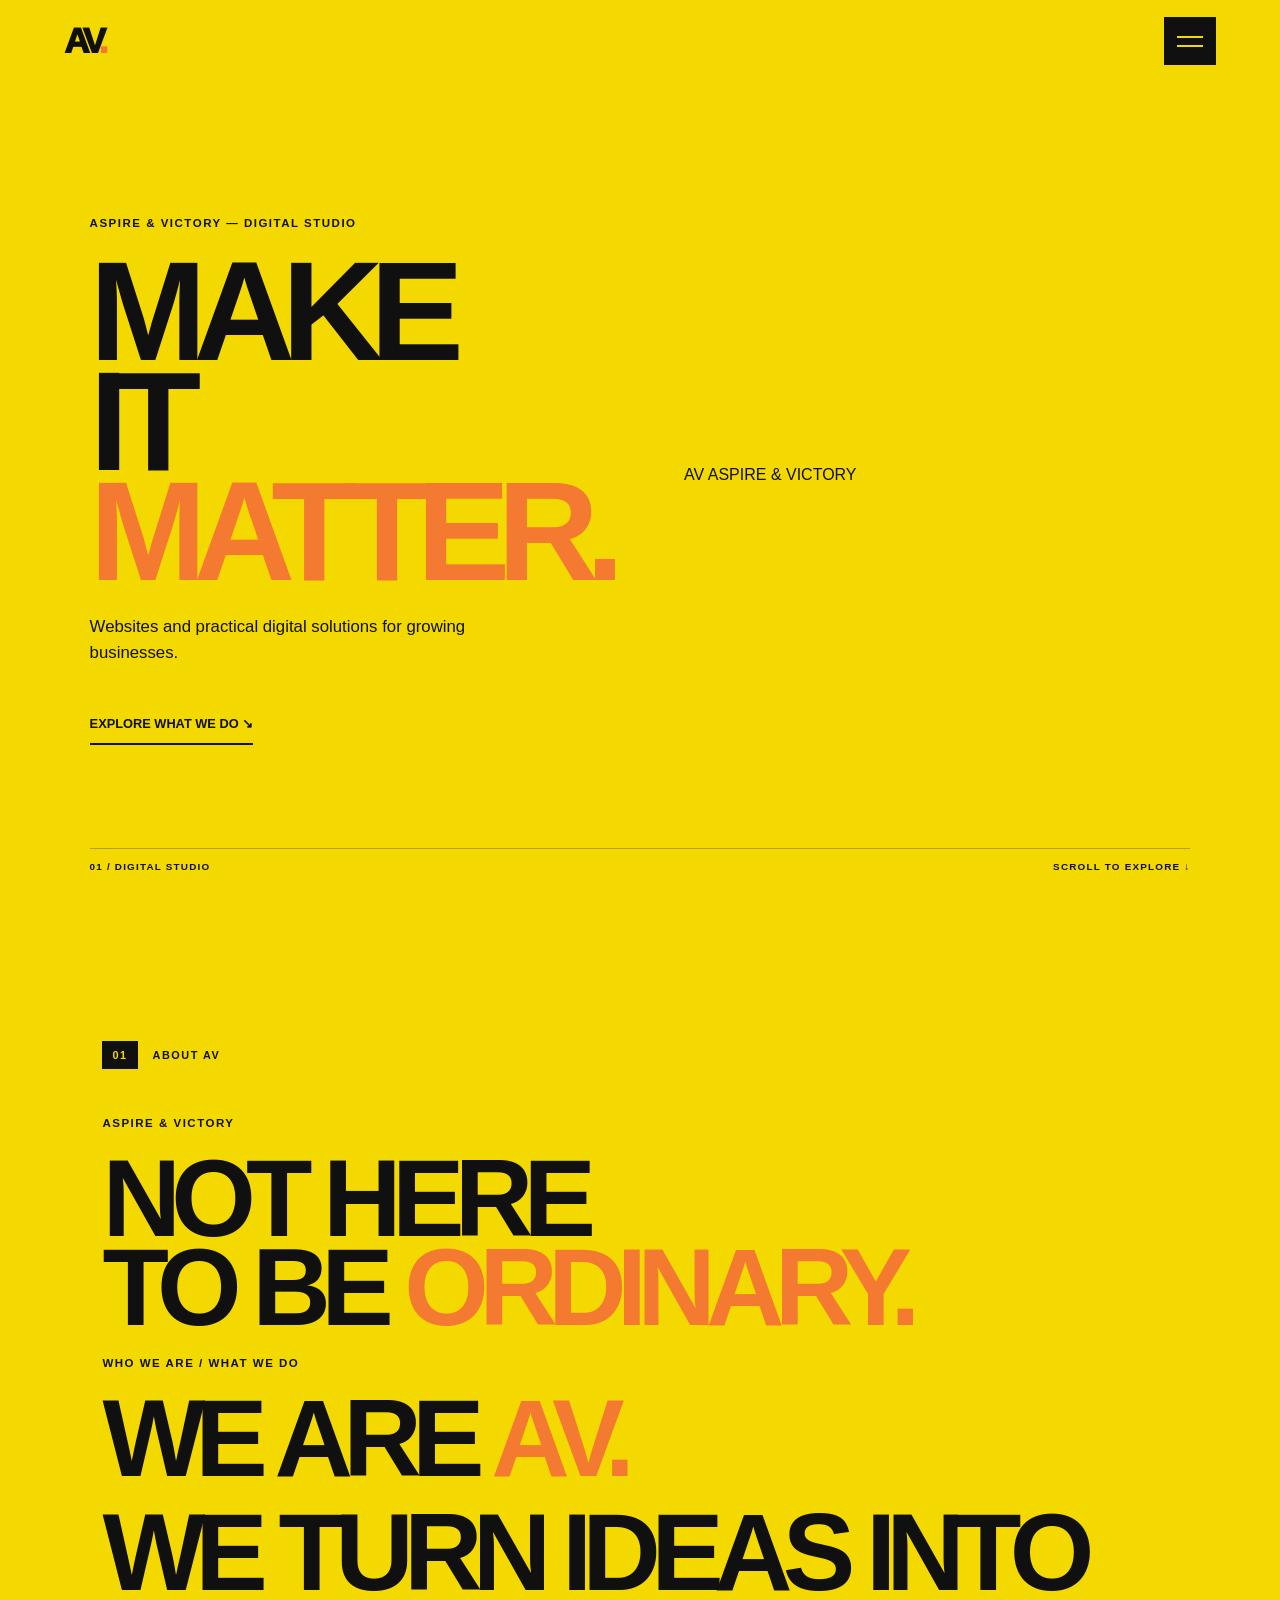
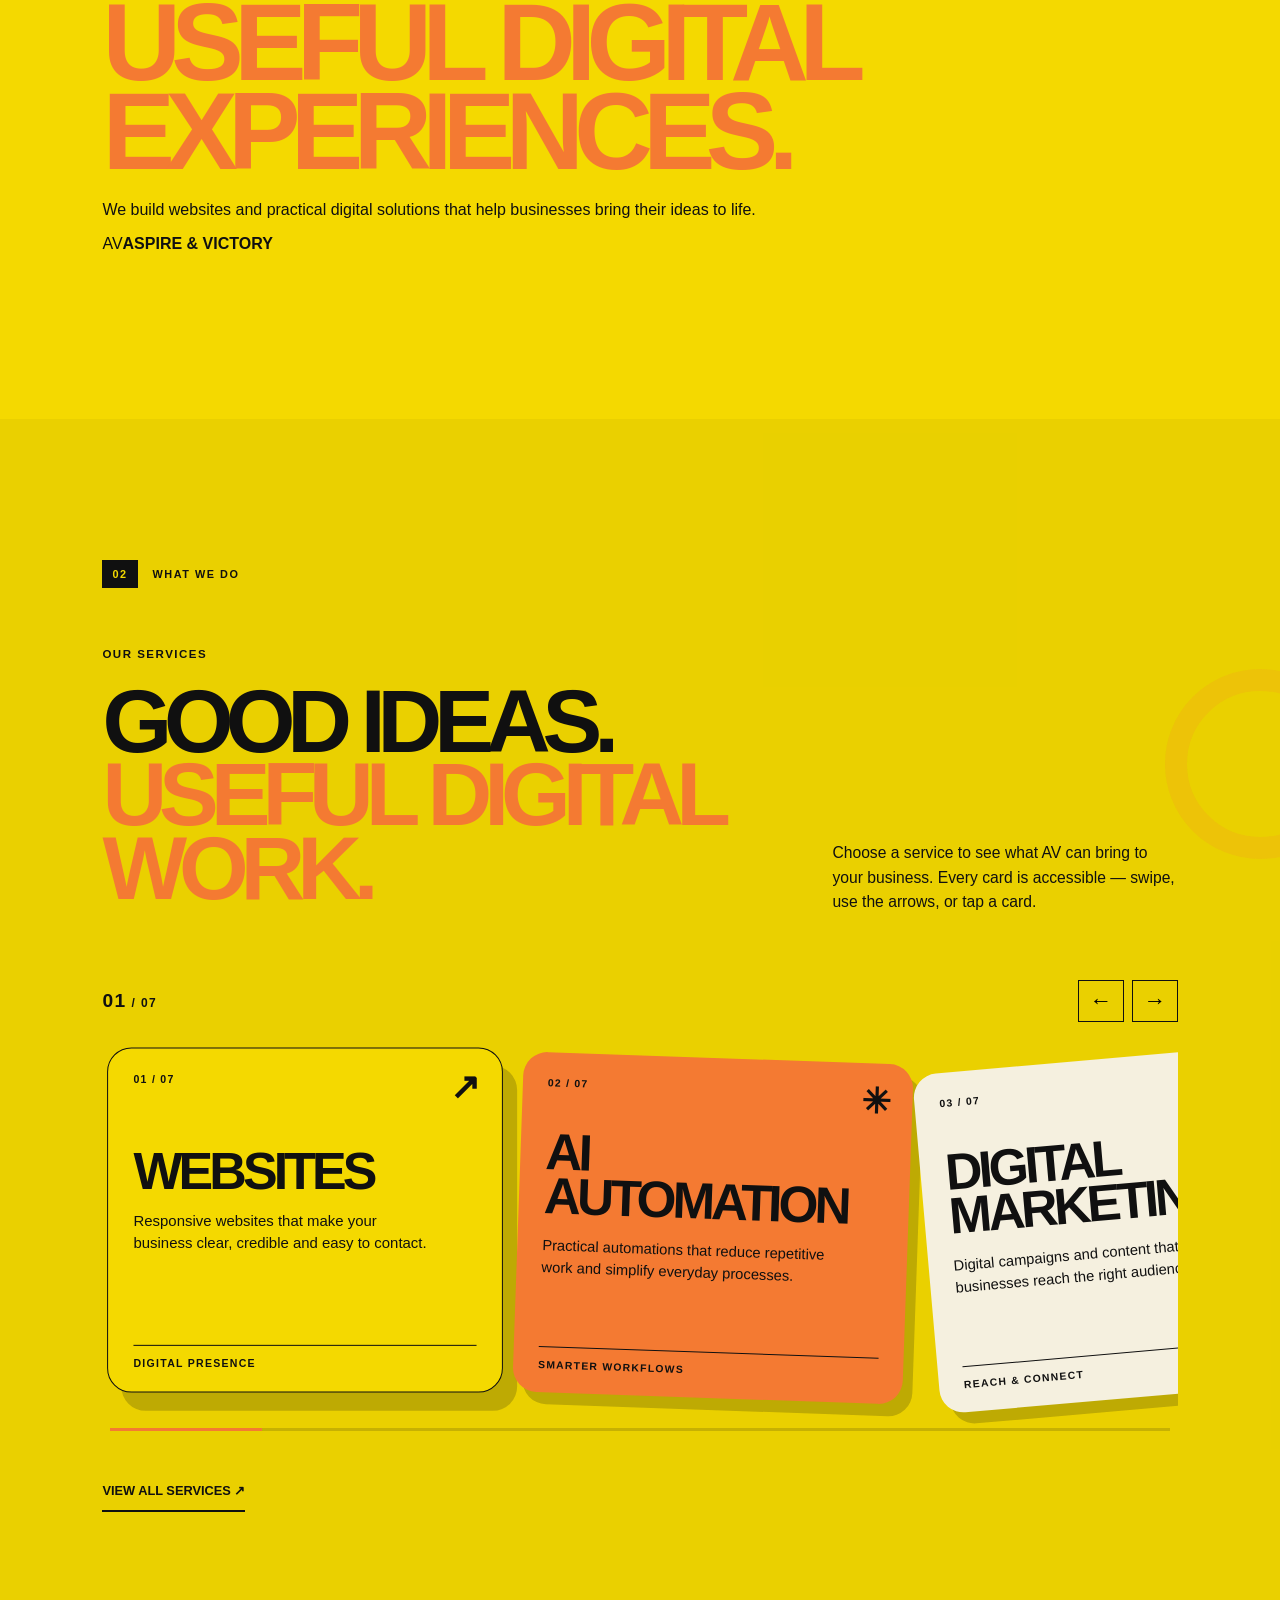
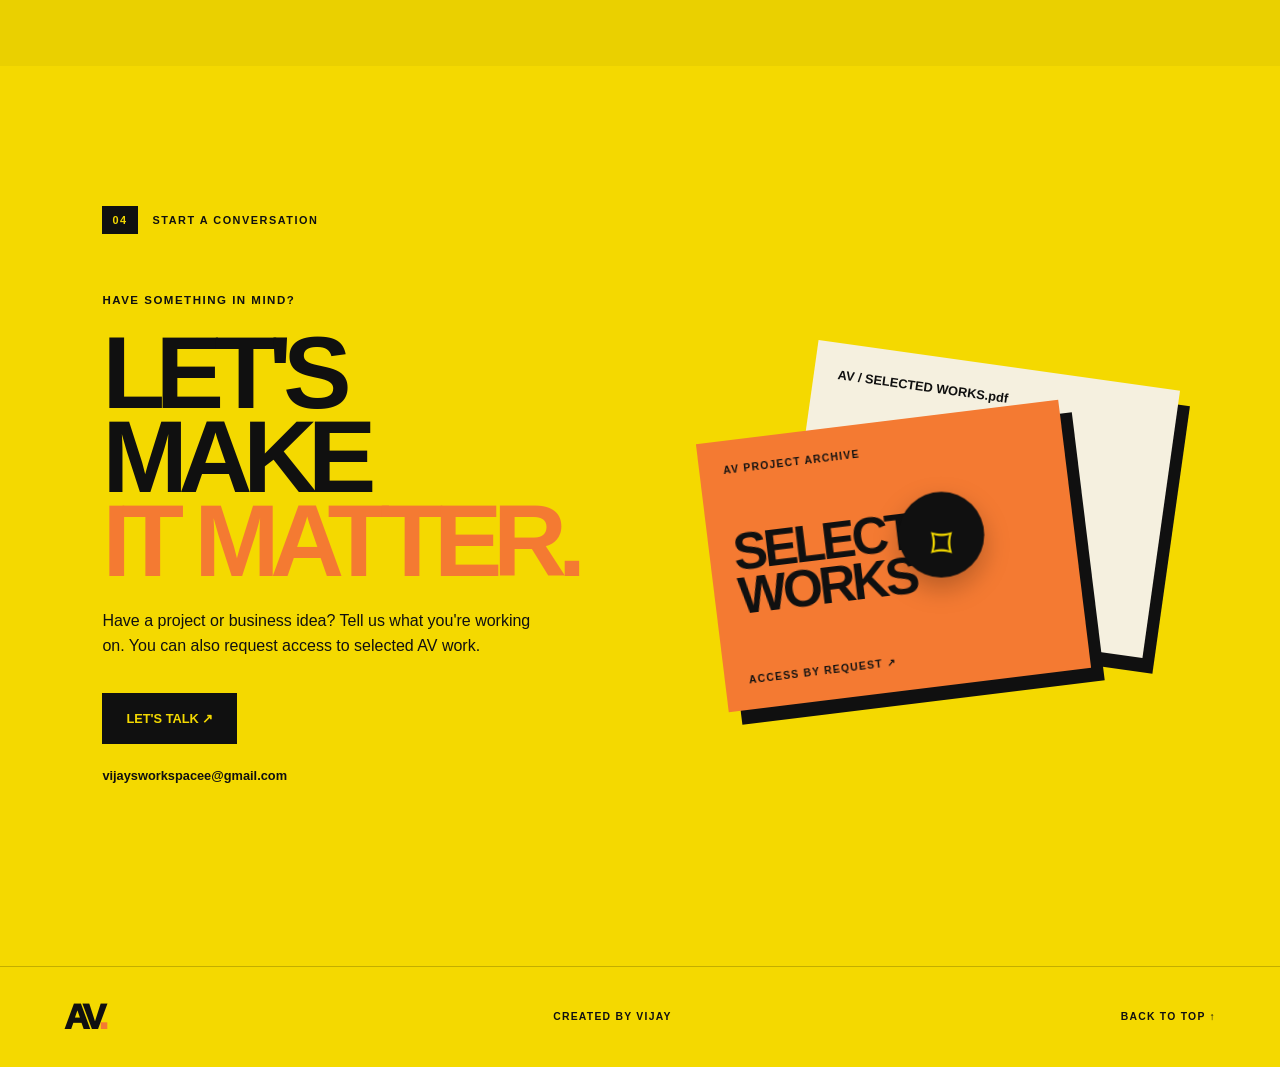
==== index.html @ 3f29add7 "Revise hero and about sections, update footer credit Updated hero section and about section content," ====
<!doctype html>
<html lang="en">
<head>
  <meta charset="utf-8">
  <meta name="viewport" content="width=device-width,initial-scale=1">
  <meta name="theme-color" content="#f4d900">
  <title>AV — Aspire & Victory</title>
  <link rel="stylesheet" href="style.css">
</head>
<body>
  <header class="site-header">
    <a class="logo" href="index.html" aria-label="Aspire and Victory home">AV<span>.</span></a>
    <button class="menu-toggle" aria-label="Open menu" aria-expanded="false"><i></i><i></i></button>
  </header>

  <nav class="menu" aria-hidden="true">
    <button class="menu-close" aria-label="Close menu">×</button>
    <a href="index.html">01. HOME</a>
    <a href="about.html">02. ABOUT</a>
    <a href="services.html">03. SERVICES</a>
    <a href="contact.html">04. CONTACT</a>
  </nav>

  <main>
    <section class="hero av-hero" id="home">
      <div class="hero-copy">
        <p class="eyebrow">ASPIRE &amp; VICTORY — DIGITAL STUDIO</p>
        <h1>MAKE<br>IT <em>MATTER.</em></h1>
        <p class="intro">Websites and practical digital solutions for growing businesses.</p>
        <a class="text-link" href="#home-services">EXPLORE WHAT WE DO ↘</a>
      </div>

      <div class="hero-av-emblem" aria-label="Three-dimensional AV brand emblem">
        <span class="hero-av-face">AV</span>
        <span class="hero-av-side" aria-hidden="true">ASPIRE &amp; VICTORY</span>
      </div>
      <div class="hero-3d-accent" aria-hidden="true"><span></span><i></i></div>
      <div class="hero-bottomline"><span>01 / DIGITAL STUDIO</span><span>SCROLL TO EXPLORE ↓</span></div>
    </section>

    <section class="home-about av-section" id="home-about">
      <div class="section-index"><span>01</span><span>ABOUT AV</span></div>
      <div class="about-headlines">
        <p class="eyebrow">ASPIRE &amp; VICTORY</p>
        <h2>NOT HERE<br>TO BE <span>ORDINARY.</span></h2>
        <div class="about-second">
          <p class="eyebrow">WHO WE ARE / WHAT WE DO</p>
          <h2>WE ARE <span>AV.</span></h2>
          <h2 class="about-ideas">WE TURN IDEAS INTO<br><span>USEFUL DIGITAL EXPERIENCES.</span></h2>
          <p class="about-description">We build websites and practical digital solutions that help businesses bring their ideas to life.</p>
        </div>
      </div>
      <div class="about-3d-object" aria-hidden="true"><span>AV</span><i></i><b>ASPIRE &amp; VICTORY</b></div>
    </section>

    <section class="home-services av-section" id="home-services">
      <div class="section-index"><span>02</span><span>WHAT WE DO</span></div>
      <div class="services-intro">
        <div>
          <p class="eyebrow">OUR SERVICES</p>
          <h2>GOOD IDEAS.<br><span>USEFUL DIGITAL WORK.</span></h2>
        </div>
        <p class="services-summary">Choose a service to see what AV can bring to your business. Every card is accessible — swipe, use the arrows, or tap a card.</p>
      </div>

      <div class="service-controls">
        <span class="service-count" aria-live="polite"><b id="service-current">01</b> / 07</span>
        <div class="service-arrows">
          <button type="button" class="service-prev" aria-label="Previous service">←</button>
          <button type="button" class="service-next" aria-label="Next service">→</button>
        </div>
      </div>

      <div class="service-track" id="service-track" tabindex="0" aria-label="Seven AV services. Swipe horizontally to explore.">
        <article class="service-card service-yellow is-current" tabindex="0" aria-label="Websites">
          <span class="card-number">01 / 07</span><span class="card-symbol">↗</span>
          <h3>WEBSITES</h3><p>Responsive websites that make your business clear, credible and easy to contact.</p>
          <span class="card-bottom">DIGITAL PRESENCE</span>
        </article>
        <article class="service-card service-orange" tabindex="0" aria-label="AI automation">
          <span class="card-number">02 / 07</span><span class="card-symbol">✳</span>
          <h3>AI<br>AUTOMATION</h3><p>Practical automations that reduce repetitive work and simplify everyday processes.</p>
          <span class="card-bottom">SMARTER WORKFLOWS</span>
        </article>
        <article class="service-card service-cream" tabindex="0" aria-label="Digital marketing">
          <span class="card-number">03 / 07</span><span class="card-symbol">◎</span>
          <h3>DIGITAL<br>MARKETING</h3><p>Digital campaigns and content that help businesses reach the right audience.</p>
          <span class="card-bottom">REACH &amp; CONNECT</span>
        </article>
        <article class="service-card service-black" tabindex="0" aria-label="WhatsApp AI">
          <span class="card-number">04 / 07</span><span class="card-symbol">⌁</span>
          <h3>WHATSAPP<br>AI</h3><p>Helpful WhatsApp assistants for common questions and customer enquiries.</p>
          <span class="card-bottom">CUSTOMER SUPPORT</span>
        </article>
        <article class="service-card service-orange" tabindex="0" aria-label="Google Business">
          <span class="card-number">05 / 07</span><span class="card-symbol">⌖</span>
          <h3>GOOGLE<br>BUSINESS</h3><p>Business profile setup and improvements for local discovery.</p>
          <span class="card-bottom">LOCAL DISCOVERY</span>
        </article>
        <article class="service-card service-cream" tabindex="0" aria-label="Video editing">
          <span class="card-number">06 / 07</span><span class="card-symbol">▶</span>
          <h3>VIDEO<br>EDITING</h3><p>Clear, engaging edits for business and social content.</p>
          <span class="card-bottom">VISUAL STORYTELLING</span>
        </article>
        <article class="service-card service-black" tabindex="0" aria-label="Poster design">
          <span class="card-number">07 / 07</span><span class="card-symbol">✳</span>
          <h3>POSTER<br>DESIGN</h3><p>Promotional graphics that communicate your message quickly.</p>
          <span class="card-bottom">MAKE IT VISIBLE</span>
        </article>
      </div>

      <div class="service-progress" aria-hidden="true"><span id="service-progress"></span></div>
      <a class="text-link" href="services.html">VIEW ALL SERVICES ↗</a>
      <div class="floating-ring ring-services" aria-hidden="true"></div>
    </section>

    <section class="home-contact av-section" id="home-contact">
      <div class="section-index"><span>04</span><span>START A CONVERSATION</span></div>
      <div class="contact-home-layout">
        <div class="contact-home-copy">
          <p class="eyebrow">HAVE SOMETHING IN MIND?</p>
          <h2>LET'S MAKE<br><em>IT MATTER.</em></h2>
          <p>Have a project or business idea? Tell us what you're working on. You can also request access to selected AV work.</p>
          <a class="contact-button" href="contact.html">LET'S TALK ↗</a>
          <p class="email">vijaysworkspacee@gmail.com</p>
        </div>
        <div class="home-archive" aria-label="Preview of the locked AV project archive">
          <div class="archive-back">AV / SELECTED WORKS.pdf</div>
          <div class="archive-front"><span>AV PROJECT ARCHIVE</span><b>SELECTED<br>WORKS</b><small>ACCESS BY REQUEST ↗</small></div>
          <div class="archive-lock" aria-hidden="true"><span class="lock-shackle"></span><span class="lock-body">⌑</span></div>
        </div>
      </div>
    </section>
  </main>

  <footer><a class="logo" href="index.html">AV<span>.</span></a><small class="creator-credit">CREATED BY VIJAY</small><a class="footer-top" href="#home">BACK TO TOP ↑</a></footer>
  <script src="script.js"></script>
  <script>
    (() => {
      const track = document.querySelector('#service-track');
      const cards = [...document.querySelectorAll('.service-card')];
      const current = document.querySelector('#service-current');
      const progress = document.querySelector('#service-progress');
      const prev = document.querySelector('.service-prev');
      const next = document.querySelector('.service-next');
      if (!track || !cards.length) return;

      let active = 0;
      const setActive = (index, shouldScroll = true) => {
        active = Math.max(0, Math.min(cards.length - 1, index));
        cards.forEach((card, i) => {
          card.classList.toggle('is-current', i === active);
          card.setAttribute('aria-current', i === active ? 'true' : 'false');
        });
        current.textContent = String(active + 1).padStart(2, '0');
        progress.style.width = `${((active + 1) / cards.length) * 100}%`;
        if (shouldScroll) cards[active].scrollIntoView({behavior: 'smooth', block: 'nearest', inline: 'center'});
      };

      cards.forEach((card, i) => {
        card.addEventListener('click', () => setActive(i));
        card.addEventListener('keydown', e => {
          if (e.key === 'Enter' || e.key === ' ') {
            e.preventDefault();
            setActive(i);
          }
        });
      });

      prev?.addEventListener('click', () => setActive(active - 1));
      next?.addEventListener('click', () => setActive(active + 1));

      let scrollTimer;
      track.addEventListener('scroll', () => {
        clearTimeout(scrollTimer);
        scrollTimer = setTimeout(() => {
          const center = track.getBoundingClientRect().left + track.clientWidth / 2;
          let nearest = 0, distance = Infinity;
          cards.forEach((card, i) => {
            const r = card.getBoundingClientRect();
            const d = Math.abs((r.left + r.width / 2) - center);
            if (d < distance) {
              distance = d;
              nearest = i;
            }
          });
          setActive(nearest, false);
        }, 80);
      }, {passive:true});

      setActive(0, false);
    })();
  </script>
</body>
                                                                    </html>
---- style.css ----
:root{--yellow:#f4d900;--ink:#101010;--orange:#f47a32;--cream:#f5f0df}*{box-sizing:border-box}html{scroll-behavior:smooth}body{margin:0;background:var(--yellow);color:var(--ink);font-family:Arial,Helvetica,sans-serif}a{color:inherit;text-decoration:none}.site-header{height:82px;padding:0 5vw;display:flex;align-items:center;justify-content:space-between;position:absolute;inset:0 0 auto;z-index:5}.logo{font-weight:1000;font-size:2.2rem;letter-spacing:-.12em}.logo span,.hero h1 em,.about-opening em,.services-head em,.contact-copy em{color:var(--orange);font-style:normal}.menu-toggle{width:52px;height:48px;border:0;background:var(--ink);display:grid;align-content:center;gap:7px;padding:13px;cursor:pointer}.menu-toggle i{height:2px;background:var(--yellow);display:block}.menu{position:fixed;inset:0;background:var(--ink);z-index:10;display:flex;flex-direction:column;justify-content:center;padding:8vw;gap:14px;transform:translateY(-102%);transition:transform .45s ease}.menu.open{transform:translateY(0)}.menu>a{color:var(--yellow);font-weight:900;font-size:clamp(2rem,7vw,6rem);letter-spacing:-.07em}.menu>a:hover{color:var(--orange)}.menu-close{position:absolute;right:5vw;top:25px;background:none;color:var(--yellow);border:0;font-size:3rem;cursor:pointer}main{overflow:hidden}.hero{min-height:100svh;padding:150px 7vw 70px;display:flex;align-items:center;position:relative}.hero-copy{position:relative;z-index:2;width:58%}.eyebrow{font-size:.72rem;font-weight:800;letter-spacing:.13em}.hero h1,.about-opening h1,.services-head h1,.contact-copy h1{font-size:clamp(4.2rem,11vw,10rem);line-height:.78;letter-spacing:-.095em;margin:28px 0}.intro,.body-copy{font-size:1.05rem;line-height:1.5;max-width:390px}.text-link{display:inline-block;font-size:.8rem;font-weight:900;border-bottom:2px solid var(--ink);padding:12px 0;margin-top:22px}.mascot-slot{position:absolute;right:3vw;bottom:0;width:42%;height:76%;background:rgba(255,255,255,.14);border:1px dashed rgba(16,16,16,.35);display:flex;align-items:center;justify-content:center}.slot-label{position:absolute;top:16px;right:16px;font-size:.62rem;font-weight:800;letter-spacing:.1em}.slot-mark{font-size:clamp(5rem,15vw,12rem);font-weight:1000;letter-spacing:-.13em}.slot-mark span{color:var(--orange)}.hero-orb{position:absolute;width:75px;height:75px;border-radius:50%;background:var(--orange);right:39%;top:20%}.hero-note{position:absolute;right:5vw;top:110px;font-size:.65rem;font-weight:900;writing-mode:vertical-rl}.home-about,.home-services,.home-contact,.about-intro{padding:12vw 8vw;min-height:65vh}.home-about h2,.home-services h2,.home-contact h2,.about-intro h2{font-size:clamp(3.5rem,9vw,8rem);line-height:.84;letter-spacing:-.085em;margin:35px 0}.home-about h2 span,.about-intro h2 span{color:var(--orange)}.home-services{background:rgba(0,0,0,.045)}.home-contact{min-height:55vh}.about-opening{min-height:100svh;padding:150px 7vw 70px;position:relative;display:flex;flex-direction:column;justify-content:center}.about-opening h1{position:relative;z-index:2;max-width:900px}.sculpture{position:absolute;display:grid;place-items:center;font-weight:1000}.sculpture-one{width:190px;height:190px;background:var(--orange);border-radius:34% 66% 55% 45%;right:12%;top:25%;font-size:5rem;transform:rotate(17deg);box-shadow:18px 20px 0 var(--ink)}.sculpture-one span{color:var(--cream)}.sculpture-two{width:100px;height:100px;border-radius:50%;background:var(--ink);color:var(--yellow);right:34%;bottom:13%;font-size:4rem}.about-intro{min-height:80vh}.about-intro h2{font-size:clamp(3.2rem,8vw,7rem)}.services-head{padding:150px 7vw 40px}.services-head h1{font-size:clamp(4rem,10vw,9rem)}.service-stack{padding:20px 7vw 100px;display:grid;grid-template-columns:repeat(7,minmax(0,1fr));align-items:center;min-height:520px}.service-card{grid-row:1;grid-column:1/span 3;min-height:310px;padding:25px;background:var(--ink);color:var(--yellow);border-radius:34% 12% 28% 9%;transform:rotate(-8deg);cursor:pointer;transition:transform .35s,filter .35s,opacity .35s;box-shadow:8px 12px 0 rgba(0,0,0,.15);z-index:1}.service-card:nth-child(2){grid-column:2/span 3;transform:rotate(7deg);background:var(--orange);color:var(--ink);z-index:2}.service-card:nth-child(3){grid-column:3/span 3;transform:rotate(-5deg);background:var(--cream);color:var(--ink);z-index:3}.service-card:nth-child(4){grid-column:4/span 3;transform:rotate(8deg);z-index:4}.service-card:nth-child(5){grid-column:5/span 3;transform:rotate(-7deg);background:var(--orange);color:var(--ink);z-index:5}.service-card:nth-child(6){grid-column:6/span 2;transform:rotate(6deg);background:var(--cream);color:var(--ink);z-index:6}.service-card:nth-child(7){grid-column:7/span 1;transform:rotate(-4deg);z-index:7}.service-card b{font-size:.8rem}.service-card h2{font-size:clamp(1.1rem,2vw,2rem);line-height:.9;letter-spacing:-.06em;margin-top:65px}.service-card p{font-size:.85rem;line-height:1.4;display:none}.service-card.active{grid-column:2/span 4;z-index:20;transform:rotate(0) scale(1.06);filter:drop-shadow(16px 18px 0 rgba(0,0,0,.18));border-radius:24px}.service-card.active p{display:block}.contact-page{min-height:100svh;padding:150px 7vw 80px;position:relative;display:flex;align-items:center;justify-content:space-between;gap:5vw}.contact-copy{position:relative;z-index:2}.contact-copy h1{font-size:clamp(4rem,10vw,9rem)}.contact-button{display:inline-block;background:var(--ink);color:var(--yellow);padding:18px 24px;font-size:.8rem;font-weight:900;margin-top:18px}.email{font-size:.8rem;font-weight:700;margin-top:25px}.copy-email{border:1px solid var(--ink);background:transparent;padding:7px 10px;margin-left:8px;font-weight:900;cursor:pointer}.locked-files{position:relative;width:42%;height:420px;z-index:1}.file{position:absolute;width:75%;height:230px;padding:25px;font-size:1rem;font-weight:900;box-shadow:12px 14px 0 var(--ink)}.file-back{background:var(--cream);right:0;top:25px;transform:rotate(9deg)}.file-front{background:var(--orange);left:0;top:100px;transform:rotate(-8deg);display:flex;flex-direction:column;justify-content:space-between;font-size:2rem}.file-front span{font-size:.7rem}.lock{position:absolute;left:40%;top:36%;width:100px;height:100px;border-radius:50%;background:var(--ink);color:var(--yellow);display:grid;place-items:center;font-size:3rem}.ghost-av{position:absolute;right:0;bottom:-50px;font-size:35vw;font-weight:1000;letter-spacing:-.13em;color:rgba(0,0,0,.055);z-index:0;pointer-events:none}footer{padding:30px 5vw;display:flex;align-items:center;justify-content:space-between;border-top:1px solid rgba(0,0,0,.2)}footer small{font-size:.65rem;font-weight:900;letter-spacing:.12em}@media(max-width:760px){.site-header{height:70px}.hero{padding:130px 7vw 50px;min-height:90svh;align-items:flex-start}.hero-copy{width:100%}.hero h1{font-size:clamp(4rem,17vw,7rem)}.mascot-slot{width:55%;height:42%;right:0;bottom:0}.hero-orb{right:45%;top:55%}.hero-note{top:95px}.home-about,.home-services,.home-contact,.about-intro{padding:24vw 7vw;min-height:auto}.about-opening{min-height:90svh;padding:130px 7vw 60px}.about-opening h1{font-size:clamp(3.7rem,15vw,6rem)}.sculpture-one{width:115px;height:115px;font-size:3rem;right:5%;top:28%}.sculpture-two{width:65px;height:65px;font-size:2.5rem;right:28%;bottom:10%}.services-head{padding:130px 7vw 20px}.service-stack{display:flex;flex-direction:column;align-items:stretch;padding:20px 9vw 70px;gap:0;min-height:auto}.service-card,.service-card:nth-child(n){grid-column:auto;grid-row:auto;width:100%;min-height:175px;margin-top:-42px;transform:rotate(calc((var(--n,1) - 4)*1deg));border-radius:28px}.service-card:first-child{margin-top:0}.service-card h2{margin-top:35px}.service-card.active{transform:scale(1.025);min-height:245px}.contact-page{padding:130px 7vw 70px;display:block}.contact-copy h1{font-size:clamp(4rem,16vw,6rem)}.locked-files{width:100%;height:300px;margin-top:35px}.file{height:180px}.lock{width:75px;height:75px;font-size:2rem;top:35%}.ghost-av{font-size:50vw}footer{padding:24px 7vw}}
/* =========================================================
   AV HOMEPAGE UPGRADE — append this entire block to style.css
   Keeps the existing yellow / black / orange brand palette.
   ========================================================= */
.av-hero{min-height:100svh;overflow:hidden;padding-bottom:100px}
.av-hero .hero-copy{width:54%;max-width:720px}
.av-hero .hero h1{max-width:720px}
.av-hero .mascot-slot{border:0;background:transparent;overflow:visible}
.av-character{perspective:1000px}
.av-character .slot-label{top:12%;right:8%;z-index:3}
.character-orbit{position:absolute;border:1px solid rgba(16,16,16,.32);border-radius:50%;width:78%;height:42%;left:10%;top:30%;transform:rotate(-28deg)}
.orbit-two{width:65%;height:56%;left:18%;top:22%;transform:rotate(55deg);border-color:rgba(244,122,50,.75)}
.av-figure{position:relative;width:190px;height:290px;transform-style:preserve-3d;transform:rotateY(-18deg) rotateX(5deg);animation:av-float 5s ease-in-out infinite}
.figure-shadow{position:absolute;width:170px;height:35px;border-radius:50%;background:rgba(16,16,16,.2);filter:blur(9px);bottom:0;left:10px;transform:rotateX(65deg)}
.figure-head{position:absolute;width:116px;height:116px;border-radius:38% 42% 45% 42%;background:var(--cream);border:4px solid var(--ink);left:37px;top:8px;box-shadow:12px 12px 0 var(--orange);transform:translateZ(24px)}
.figure-eye{position:absolute;width:10px;height:16px;background:var(--ink);border-radius:50%;top:49px}
.eye-left{left:34px}.eye-right{right:34px}
.figure-body{position:absolute;left:18px;top:112px;width:155px;height:145px;border-radius:34px 34px 24px 24px;background:var(--ink);border:4px solid var(--ink);display:grid;place-items:center;box-shadow:14px 13px 0 var(--orange);transform:translateZ(12px)}
.figure-mark{font-size:3.4rem;letter-spacing:-.15em;color:var(--yellow);font-weight:1000}
.figure-mark span{color:var(--orange)}
.figure-foot{position:absolute;width:48px;height:35px;background:var(--cream);border:4px solid var(--ink);border-radius:10px 10px 17px 17px;bottom:8px}
.foot-left{left:28px}.foot-right{right:22px}
.character-caption{position:absolute;bottom:5%;right:7%;font-size:.62rem;font-weight:900;letter-spacing:.13em}
@keyframes av-float{0%,100%{transform:translateY(0) rotateY(-18deg) rotateX(5deg)}50%{transform:translateY(-13px) rotateY(-10deg) rotateX(2deg)}}
.hero-bottomline{position:absolute;left:7vw;right:7vw;bottom:28px;display:flex;justify-content:space-between;font-size:.62rem;font-weight:900;letter-spacing:.12em;border-top:1px solid rgba(16,16,16,.28);padding-top:12px}
.av-section{position:relative;overflow:hidden}
.section-index{display:flex;gap:15px;align-items:center;font-size:.68rem;font-weight:900;letter-spacing:.14em;margin-bottom:48px}
.section-index span:first-child{background:var(--ink);color:var(--yellow);padding:8px 10px}
.about-layout,.services-intro,.transparency-layout,.contact-home-layout{display:grid;grid-template-columns:1.1fr .9fr;gap:8vw;align-items:center;position:relative;z-index:1}
.home-about{padding-top:11vw;padding-bottom:13vw;min-height:unset}
.home-about h2,.home-services h2,.home-transparency h2,.home-contact h2{font-size:clamp(3.4rem,8.5vw,8.5rem);line-height:.82;letter-spacing:-.09em;margin:25px 0}
.home-about h2 span,.home-services h2 span{color:var(--orange)}
.about-copy{max-width:520px;font-size:1rem;line-height:1.6}
.about-copy .about-lead{font-size:clamp(1.35rem,2.3vw,2.1rem);font-weight:1000;line-height:.98;letter-spacing:-.055em}
.about-stamp{margin:80px auto 0;width:150px;height:150px;border:2px solid var(--ink);border-radius:50%;display:flex;flex-direction:column;justify-content:center;align-items:center;transform:rotate(-12deg);position:relative;z-index:1}
.about-stamp span{font-size:3.2rem;font-weight:1000;letter-spacing:-.13em}
.about-stamp b{font-size:.48rem;letter-spacing:.12em;text-align:center}
.floating-cube{position:absolute;width:90px;height:90px;transform:rotate(32deg) skew(-8deg,-8deg);background:var(--orange);box-shadow:13px 13px 0 var(--ink),inset -12px -12px 0 rgba(16,16,16,.12);border-radius:13px;opacity:.95;pointer-events:none}
.cube-about{right:6%;top:17%}
.floating-cube i{position:absolute;inset:15px;border:1px solid rgba(16,16,16,.4);border-radius:8px}
.home-services{padding:11vw 8vw 12vw;background:rgba(0,0,0,.045);min-height:unset}
.services-intro{grid-template-columns:1fr .55fr;align-items:end;margin-bottom:50px}
.home-services h2{font-size:clamp(3rem,7vw,7rem)}
.services-summary{font-size:.98rem;line-height:1.55;max-width:360px}
.service-controls{display:flex;justify-content:space-between;align-items:center;margin:0 0 14px}
.service-count{font-size:.75rem;font-weight:900;letter-spacing:.12em}
.service-count b{font-size:1.2rem}
.service-arrows{display:flex;gap:8px}
.service-arrows button{width:46px;height:42px;border:1px solid var(--ink);background:transparent;font-size:1.4rem;cursor:pointer;transition:.2s}
.service-arrows button:hover{background:var(--ink);color:var(--yellow)}
.service-track{display:flex;gap:18px;overflow-x:auto;overscroll-behavior-x:contain;scroll-snap-type:x mandatory;scrollbar-width:none;padding:22px 8px 30px;outline-offset:4px}
.service-track::-webkit-scrollbar{display:none}
.service-card{position:relative;flex:0 0 clamp(245px,31vw,390px);min-height:340px;padding:25px 25px 22px;border-radius:24px;display:flex;flex-direction:column;align-items:flex-start;justify-content:flex-start;scroll-snap-align:center;grid-column:auto;grid-row:auto;margin:0;transform:rotate(-2deg);transition:transform .28s,box-shadow .28s;box-shadow:10px 12px 0 rgba(16,16,16,.2);cursor:pointer}
.service-card:nth-child(even){transform:rotate(2deg)}
.service-card.is-current{transform:translateY(-8px) rotate(0) scale(1.015);box-shadow:14px 18px 0 rgba(16,16,16,.2)}
.service-card .card-number,.service-card .card-bottom{font-size:.65rem;font-weight:900;letter-spacing:.12em}
.service-card .card-symbol{position:absolute;right:22px;top:17px;font-size:2.2rem;font-weight:900}
.service-card h3{font-size:clamp(2rem,4vw,3.2rem);line-height:.85;letter-spacing:-.075em;margin:auto 0 18px;max-width:90%}
.service-card p{display:block!important;font-size:.92rem;line-height:1.45;max-width:290px;margin:0 0 26px}
.service-card .card-bottom{margin-top:auto;border-top:1px solid currentColor;padding-top:12px;width:100%}
.service-yellow{background:var(--yellow);color:var(--ink);border:1px solid var(--ink)}
.service-orange{background:var(--orange);color:var(--ink)}
.service-cream{background:var(--cream);color:var(--ink)}
.service-black{background:var(--ink);color:var(--yellow)}
.service-progress{height:3px;background:rgba(16,16,16,.16);margin:0 8px 18px}
.service-progress span{display:block;width:14.28%;height:100%;background:var(--orange);transition:width .2s}
.ring-services{position:absolute;width:190px;height:190px;border:22px solid rgba(244,122,50,.16);border-radius:50%;right:-75px;top:20%;pointer-events:none}
.home-transparency{padding:12vw 8vw;background:var(--cream);min-height:unset}
.transparency-layout{grid-template-columns:.8fr 1.2fr}
.transparency-mark{position:relative;width:min(30vw,310px);aspect-ratio:1;border-radius:50%;border:2px solid var(--ink);display:flex;flex-direction:column;align-items:center;justify-content:center;justify-self:center;transform:rotate(-12deg)}
.transparency-mark strong{font-size:clamp(5rem,12vw,9rem);letter-spacing:-.14em;line-height:.9}
.transparency-mark strong span{color:var(--orange)}
.transparency-mark small{font-size:.58rem;font-weight:900;letter-spacing:.2em;margin-top:14px}
.transparency-ring{position:absolute;inset:13px;border:1px dashed var(--orange);border-radius:50%}
.home-transparency h2{font-size:clamp(2.8rem,6.5vw,6.3rem)}
.home-transparency h2 em,.home-contact h2 em{font-style:normal;color:var(--orange)}
.transparency-copy>p:not(.eyebrow){max-width:550px;line-height:1.6}
.promise-list{list-style:none;padding:0;margin:30px 0;max-width:500px}
.promise-list li{display:flex;gap:20px;border-top:1px solid rgba(16,16,16,.28);padding:13px 0;font-weight:800}
.promise-list b{font-size:.7rem;color:var(--orange)}
.cube-transparency{right:7%;bottom:8%;width:65px;height:65px}
.home-contact{padding:11vw 8vw 13vw;min-height:unset}
.home-contact h2{font-size:clamp(3.4rem,8vw,7.7rem)}
.contact-home-copy>p:not(.eyebrow){max-width:440px;line-height:1.6}
.contact-home-layout{grid-template-columns:1fr 1fr}
.home-archive{position:relative;height:390px;max-width:500px;width:100%;justify-self:center;perspective:900px}
.archive-back,.archive-front{position:absolute;width:75%;height:270px;padding:24px;font-weight:900;box-shadow:12px 14px 0 var(--ink)}
.archive-back{background:var(--cream);right:3%;top:18px;transform:rotate(8deg);font-size:.8rem}
.archive-front{background:var(--orange);left:4%;top:75px;transform:rotate(-7deg);display:flex;flex-direction:column;justify-content:space-between;transform-style:preserve-3d}
.archive-front span,.archive-front small{font-size:.65rem;letter-spacing:.12em}
.archive-front b{font-size:clamp(2rem,4vw,3.6rem);line-height:.85;letter-spacing:-.07em}
.archive-lock{position:absolute;left:43%;top:38%;width:82px;height:82px;border-radius:50%;background:var(--ink);color:var(--yellow);display:grid;place-items:center;font-size:2.5rem;box-shadow:0 10px 25px rgba(0,0,0,.25);transform:translateZ(40px)}
.contact-button{cursor:pointer}
.email{font-size:.8rem;font-weight:700;margin-top:22px}
.footer-top{font-size:.65rem;font-weight:900;letter-spacing:.12em}
@media(max-width:760px){
  .av-hero{min-height:930px;padding:125px 7vw 80px;align-items:flex-start}
  .av-hero .hero-copy{width:100%}
  .av-hero .mascot-slot{width:100%;height:390px;right:0;bottom:35px}
  .av-figure{transform:scale(.83) rotateY(-18deg) rotateX(5deg)}
  .character-caption{bottom:0;right:8%}
  .hero-bottomline{left:7vw;right:7vw;bottom:18px;font-size:.52rem}
  .about-layout,.services-intro,.transparency-layout,.contact-home-layout{grid-template-columns:1fr;gap:28px}
  .home-about,.home-services,.home-transparency,.home-contact{padding:22vw 7vw}
  .section-index{margin-bottom:32px}
  .home-about h2,.home-services h2,.home-transparency h2,.home-contact h2{font-size:clamp(3.1rem,14vw,5.7rem)}
  .about-copy{font-size:.95rem}
  .about-stamp{margin:45px auto 10px;width:125px;height:125px}
  .cube-about{right:3%;top:40%;width:54px;height:54px}
  .services-summary{max-width:100%}
  .service-card{flex-basis:min(82vw,340px);min-height:320px;padding:22px}
  .service-card h3{font-size:2.5rem}
  .service-card p{font-size:.9rem}
  .transparency-mark{width:min(65vw,260px);margin:5px auto 20px}
  .home-archive{height:310px;margin-top:10px}
  .archive-back,.archive-front{height:220px}
  .archive-lock{width:66px;height:66px;font-size:2rem}
  .cube-transparency{right:5%;bottom:3%;width:45px;height:45px}
  footer{flex-wrap:wrap;gap:14px}
}
@media(prefers-reduced-motion:reduce){
  .av-figure{animation:none}
  .service-card,.service-progress span{transition:none}
  html{scroll-behavior:auto}
             }
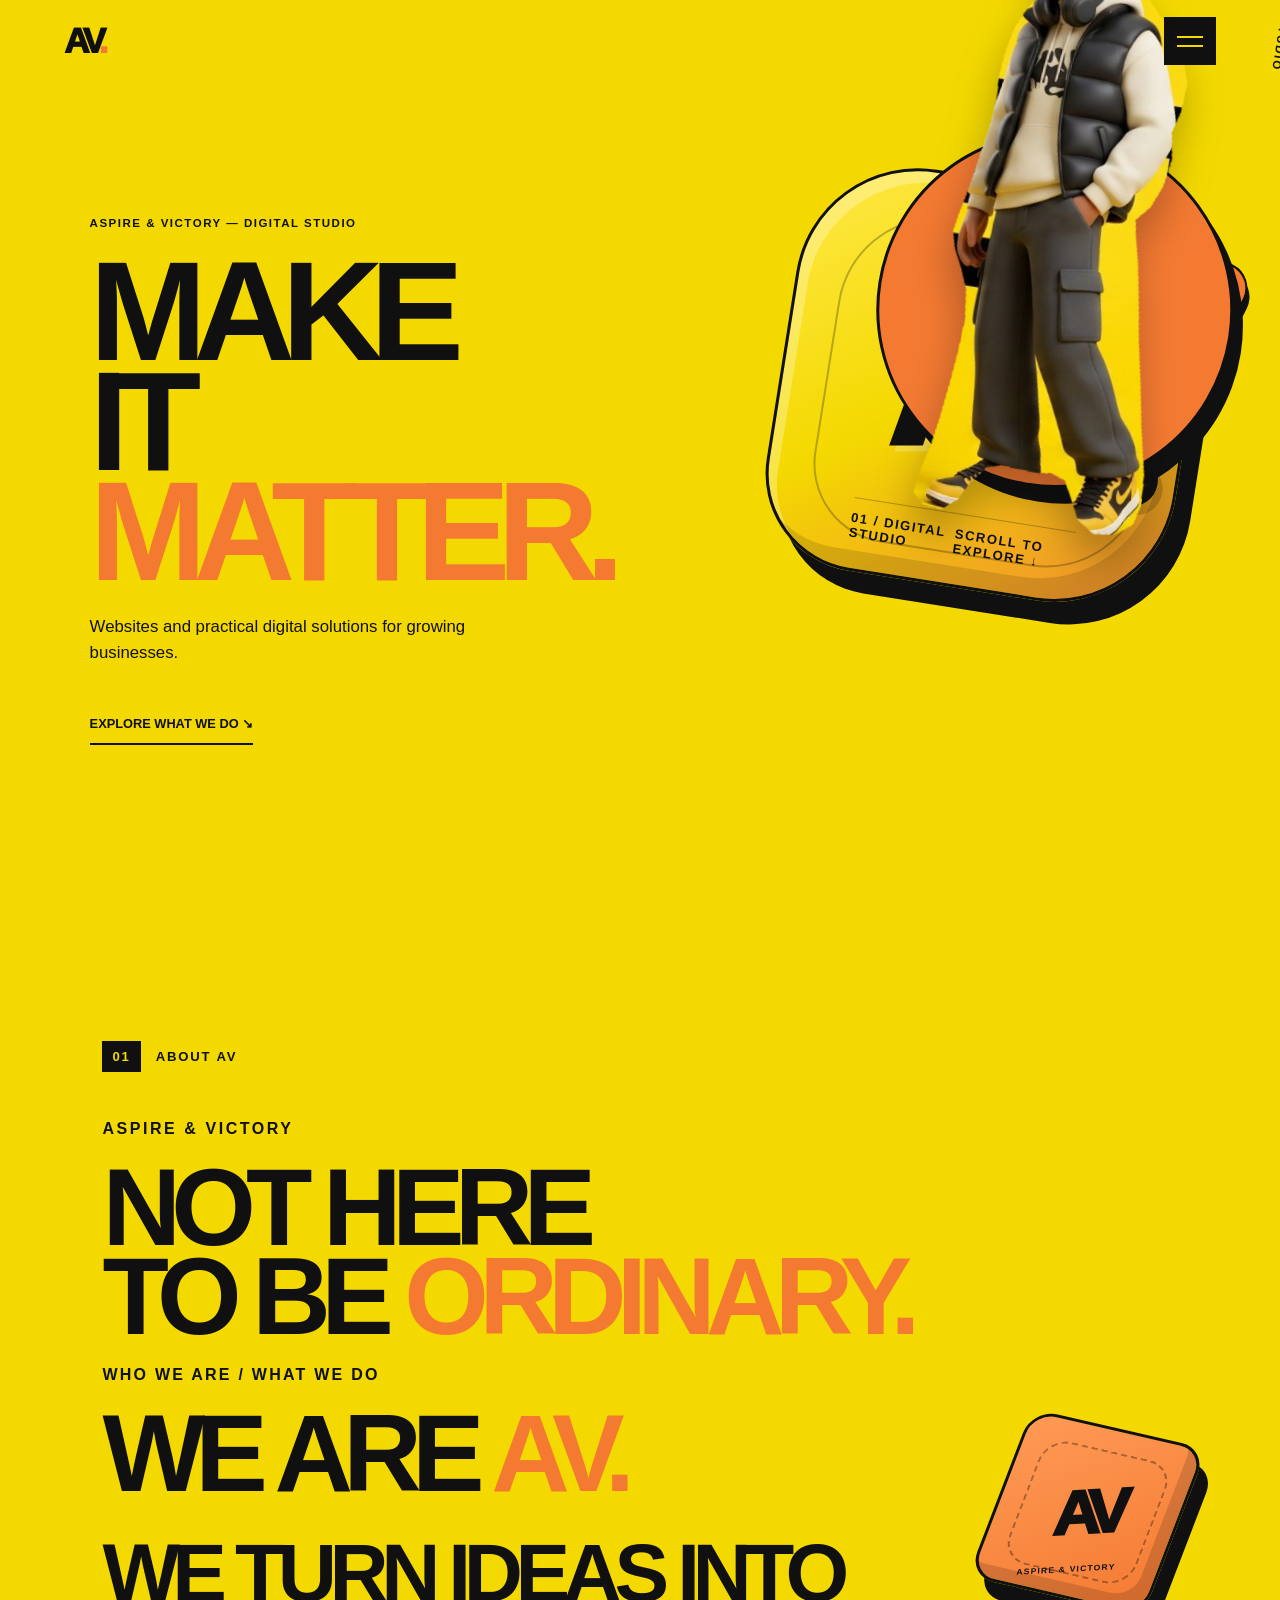
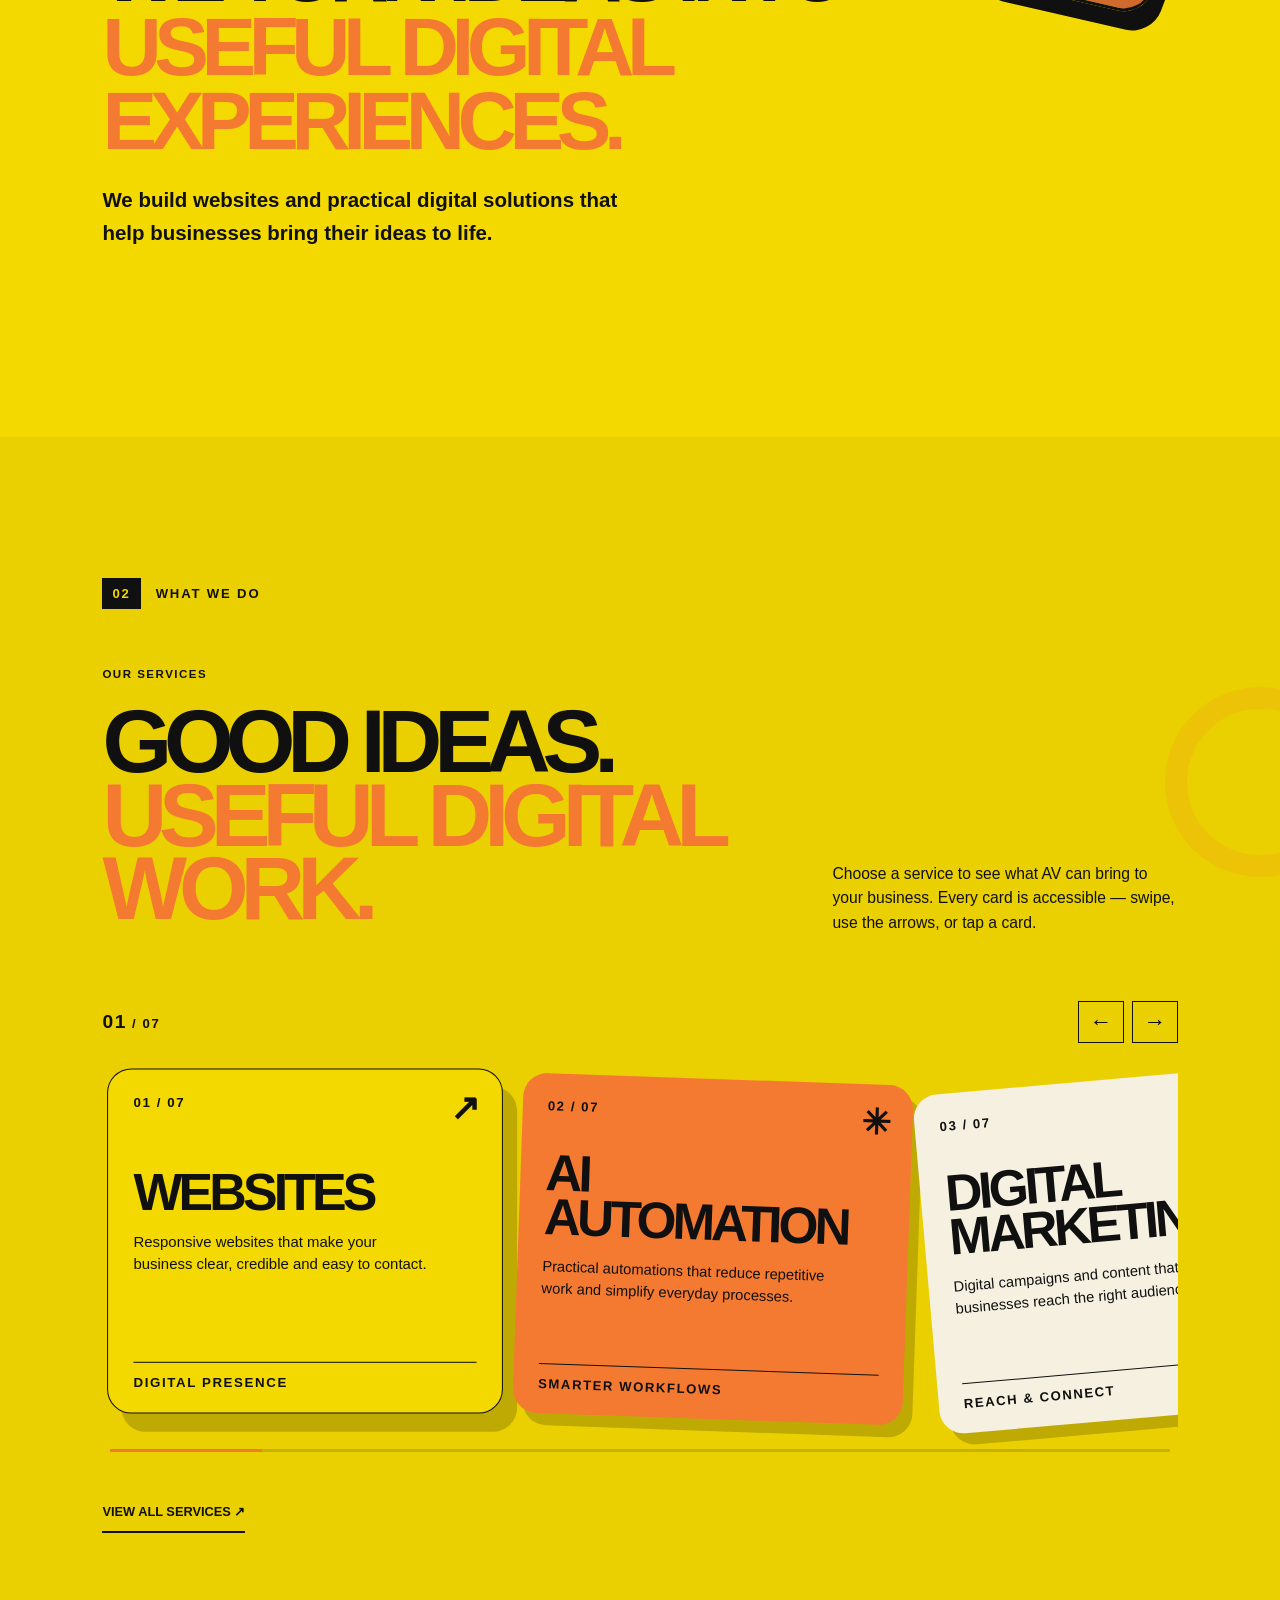
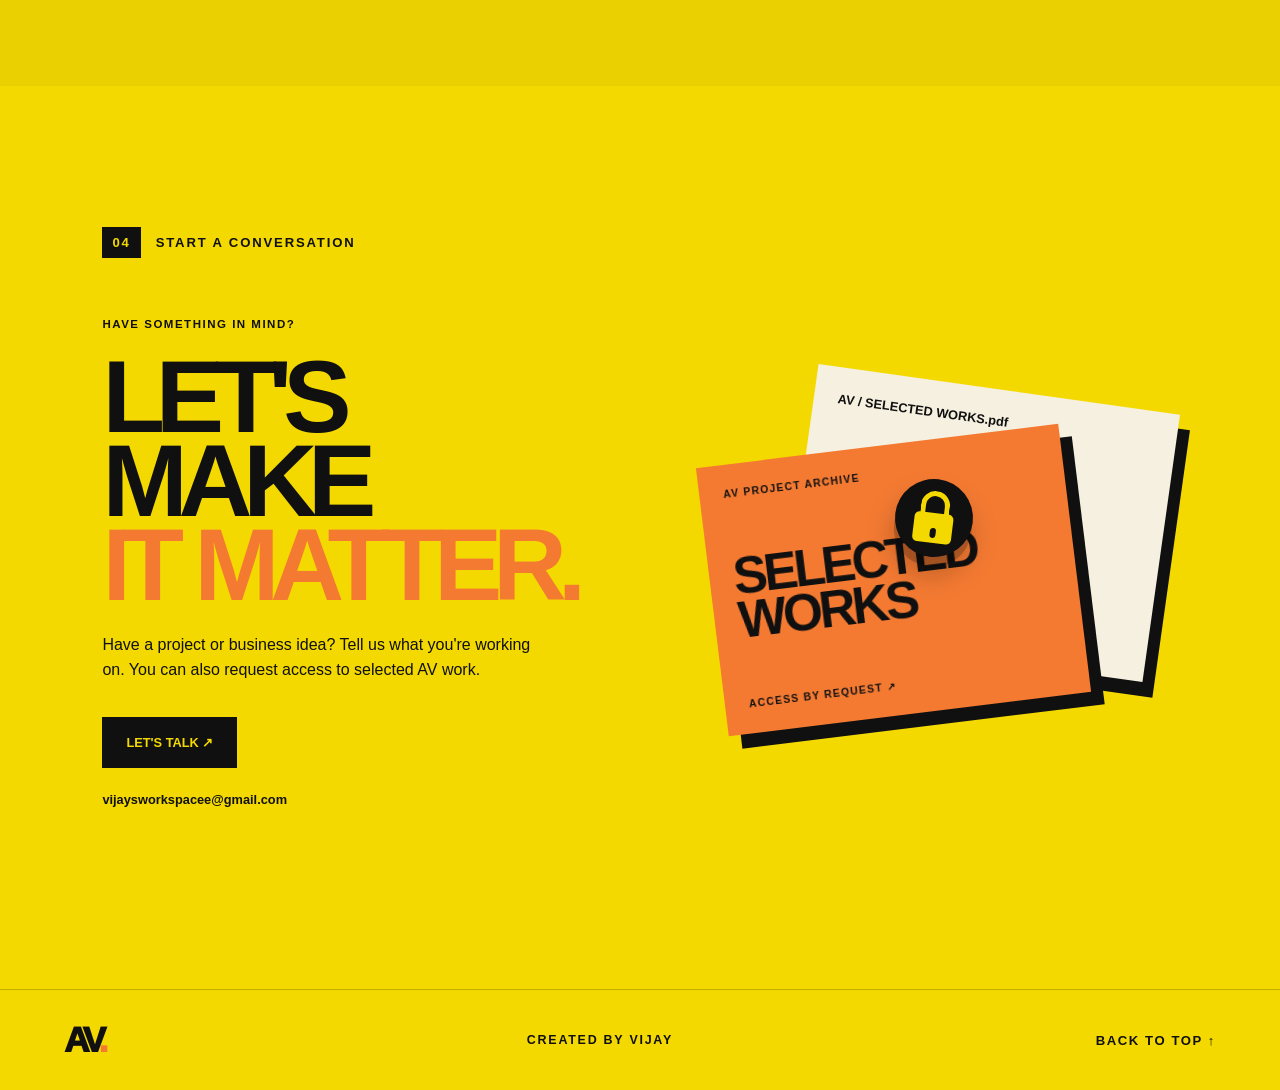
==== commit 6ad609a1: "Add character image and tag to hero section" ====
--- a/index.html
+++ b/index.html
@@ -32,8 +32,10 @@
 
       <div class="hero-av-emblem" aria-label="Three-dimensional AV brand emblem">
         <span class="hero-av-face">AV</span>
-        <span class="hero-av-side" aria-hidden="true">ASPIRE &amp; VICTORY</span>
-      </div>
+        <div class="hero-character">
+  <img src="av-character-cutout.png" alt="AV character">
+  <span class="hero-character-tag" aria-hidden="true">AV / STUDIO</span>
+        </div>
       <div class="hero-3d-accent" aria-hidden="true"><span></span><i></i></div>
       <div class="hero-bottomline"><span>01 / DIGITAL STUDIO</span><span>SCROLL TO EXPLORE ↓</span></div>
     </section>
--- a/style.css
+++ b/style.css
@@ -125,3 +125,444 @@
   html{scroll-behavior:auto}
              }
                  
+
+/* AV HOMEPAGE MINI-FIXES V3 — append after previous AV additions */
+
+/* HERO */
+.av-hero .mascot-slot,
+.av-hero .av-character,
+.av-hero .character-caption,
+.av-hero .av-character-image {
+  display: none !important;
+}
+
+.hero-av-emblem {
+  position: absolute;
+  z-index: 2;
+  right: 7%;
+  top: 20%;
+  width: clamp(190px,32vw,430px);
+  aspect-ratio: 1;
+  display: grid;
+  place-items: center;
+  isolation: isolate;
+  border-radius: 30% 24% 30% 24%;
+  background: linear-gradient(145deg,#ffe94a 0%,#f4d900 48%,#f08a32 100%);
+  border: 3px solid var(--ink);
+  box-shadow: 18px 20px 0 var(--ink),
+    inset -18px -18px 0 rgba(0,0,0,.13),
+    inset 10px 10px 0 rgba(255,255,255,.28);
+  transform: rotate(9deg);
+}
+
+.hero-av-face {
+  color: var(--ink);
+  font-size: clamp(5rem,14vw,12rem);
+  font-weight: 1000;
+  letter-spacing: -.16em;
+  line-height: 1;
+  transform: rotate(-9deg) translateX(-.06em);
+  text-shadow: 5px 6px 0 rgba(255,255,255,.24);
+}
+
+.hero-av-side {
+  position: absolute;
+  right: 8%;
+  bottom: 9%;
+  font-size: clamp(.42rem,.8vw,.65rem);
+  font-weight: 900;
+  letter-spacing: .16em;
+  transform: rotate(-9deg);
+}
+
+.hero-av-emblem:before {
+  content: "";
+  position: absolute;
+  inset: 9%;
+  border: 2px solid rgba(20,18,10,.28);
+  border-radius: inherit;
+  transform: translate(7px,7px);
+}
+
+.hero-av-emblem:after {
+  content: "";
+  position: absolute;
+  width: 22%;
+  aspect-ratio: 1;
+  right: -9%;
+  top: 9%;
+  border-radius: 28%;
+  background: var(--orange);
+  border: 2px solid var(--ink);
+  box-shadow: 6px 7px 0 var(--ink);
+  transform: rotate(18deg);
+}
+
+@media(max-width:760px) {
+  .av-hero { min-height: 880px; }
+  .av-hero .hero-copy { max-width: 100%; }
+  .hero-av-emblem {
+    width: clamp(145px,47vw,230px);
+    right: 7%;
+    top: auto;
+    bottom: 12%;
+    box-shadow: 11px 12px 0 var(--ink),
+      inset -12px -12px 0 rgba(0,0,0,.13);
+  }
+  .hero-av-face { font-size: clamp(4.8rem,20vw,7rem); }
+  .hero-av-side { font-size: .4rem; }
+}
+
+/* ABOUT */
+.home-about .about-headlines>.eyebrow {
+  font-size: clamp(.82rem,1.3vw,1rem);
+  font-weight: 900;
+  letter-spacing: .16em;
+}
+
+.home-about .about-second>.eyebrow {
+  font-size: clamp(.82rem,1.3vw,1rem);
+  font-weight: 900;
+  letter-spacing: .14em;
+}
+
+.home-about .about-description {
+  font-size: clamp(1.05rem,1.6vw,1.28rem) !important;
+  line-height: 1.65;
+  max-width: 560px;
+  font-weight: 550;
+}
+
+.home-about .about-ideas {
+  margin-top: clamp(18px,3vw,38px) !important;
+  font-size: clamp(2.45rem,6.4vw,6.1rem) !important;
+  line-height: .9 !important;
+}
+
+.about-3d-object {
+  right: 8% !important;
+  top: 46% !important;
+  width: clamp(105px,14vw,185px) !important;
+  border-radius: 26px !important;
+  box-shadow: 15px 17px 0 var(--ink),
+    inset -13px -13px 0 rgba(0,0,0,.15) !important;
+}
+
+.about-3d-object b {
+  position: absolute;
+  bottom: 12%;
+  left: 0;
+  right: 0;
+  text-align: center;
+  font-size: clamp(.35rem,.65vw,.55rem);
+  letter-spacing: .13em;
+  transform: rotate(-17deg);
+  white-space: nowrap;
+}
+
+@media(max-width:760px) {
+  .about-second { margin-top: 22vw !important; }
+  .home-about .about-description {
+    max-width: 100%;
+    font-size: 1rem !important;
+  }
+  .about-3d-object {
+    right: 7% !important;
+    top: 44% !important;
+    width: 78px !important;
+  }
+  .about-3d-object b { font-size: .32rem; }
+}
+
+/* READABILITY */
+.hero-bottomline,
+.section-index,
+.card-number,
+.card-bottom,
+.service-count,
+.footer-top,
+.creator-credit {
+  font-size: max(.72rem, .82em) !important;
+}
+
+footer .creator-credit {
+  font-size: .78rem !important;
+  font-weight: 850;
+  letter-spacing: .14em;
+}
+
+/* CONTACT LOCK */
+.home-archive {
+  position: relative;
+  isolation: isolate;
+}
+
+.archive-lock {
+  display: flex !important;
+  position: absolute !important;
+  z-index: 20 !important;
+  left: 50% !important;
+  top: 38% !important;
+  transform: translate(-50%,-50%) rotate(7deg) !important;
+  width: 78px !important;
+  height: 78px !important;
+  border-radius: 50% !important;
+  background: var(--ink) !important;
+  color: var(--yellow) !important;
+  box-shadow: 0 10px 0 rgba(0,0,0,.2),
+    0 18px 28px rgba(0,0,0,.22) !important;
+}
+
+.archive-lock .lock-shackle {
+  display: block !important;
+  position: absolute !important;
+  top: 12px !important;
+  width: 29px !important;
+  height: 28px !important;
+  border: 5px solid var(--yellow) !important;
+  border-bottom: 0 !important;
+  border-radius: 17px 17px 0 0 !important;
+}
+
+.archive-lock .lock-body {
+  display: grid !important;
+  place-items: center !important;
+  position: absolute !important;
+  top: 34px !important;
+  width: 39px !important;
+  height: 30px !important;
+  border-radius: 5px !important;
+  background: var(--yellow) !important;
+  color: var(--ink) !important;
+  font-size: 0 !important;
+}
+
+.archive-lock .lock-body:after {
+  content: "";
+  width: 6px;
+  height: 10px;
+  border-radius: 5px;
+  background: var(--ink);
+}
+
+@media(max-width:760px) {
+  .archive-lock {
+    width: 68px !important;
+    height: 68px !important;
+  }
+  .archive-lock .lock-shackle {
+    top: 9px !important;
+    transform: scale(.85);
+  }
+  .archive-lock .lock-body {
+    top: 29px !important;
+    transform: scale(.85);
+  }
+   }
+   .archive-lock {
+  display: flex !important;
+  align-items: center !important;
+  justify-content: center !important;
+  flex-direction: column !important;
+}
+
+.archive-lock .lock-shackle {
+  left: 50% !important;
+  top: 12px !important;
+  transform: translateX(-50%) !important;
+}
+
+.archive-lock .lock-body {
+  left: 50% !important;
+  top: 34px !important;
+  transform: translateX(-50%) !important;
+}
+
+@media (max-width: 760px) {
+  .archive-lock .lock-shackle {
+    top: 9px !important;
+  }
+
+  .archive-lock .lock-body {
+    top: 29px !important;
+  }
+}
+
+/* =========================================================
+   AV ADDITIONS — paste this whole file at the VERY END of style.css
+   Nothing above it needs to change.
+   ========================================================= */
+
+/* 1) HERO CHARACTER (right side of home page) */
+.hero-character{
+  position:absolute;
+  z-index:2;
+  right:7%;
+  bottom:70px;
+  height:min(76vh,640px);
+  aspect-ratio:275/753;
+  isolation:isolate;
+  animation:av-char-float 6s ease-in-out infinite;
+}
+.hero-character img{
+  width:100%;
+  height:100%;
+  object-fit:contain;
+  display:block;
+  filter:drop-shadow(0 24px 20px rgba(0,0,0,.28));
+}
+.hero-character::before{               /* orange disc behind him */
+  content:"";
+  position:absolute;
+  z-index:-1;
+  left:50%;
+  bottom:6%;
+  width:150%;
+  aspect-ratio:1;
+  transform:translateX(-50%);
+  border-radius:50%;
+  background:var(--orange);
+  border:3px solid var(--ink);
+  box-shadow:12px 14px 0 var(--ink);
+}
+.hero-character-tag{
+  position:absolute;
+  right:-30%;
+  top:10%;
+  font-size:.72rem;
+  font-weight:900;
+  letter-spacing:.16em;
+  writing-mode:vertical-rl;
+}
+@keyframes av-char-float{
+  0%,100%{transform:translateY(0)}
+  50%{transform:translateY(-10px)}
+}
+
+/* 2) 3D VISUALS */
+/* hero accent (floating cube + ball) */
+.hero-3d-accent{position:absolute;inset:0;z-index:1;pointer-events:none}
+.hero-3d-accent span{
+  position:absolute;
+  right:30%;
+  top:22%;
+  width:clamp(48px,6vw,84px);
+  aspect-ratio:1;
+  background:linear-gradient(145deg,#ff9a55,var(--orange));
+  border:3px solid var(--ink);
+  border-radius:18%;
+  box-shadow:8px 9px 0 var(--ink),
+    inset -8px -8px 0 rgba(0,0,0,.14),
+    inset 6px 6px 0 rgba(255,255,255,.3);
+  transform:rotate(24deg) skew(-6deg,-6deg);
+  animation:av-bob-two 5s ease-in-out infinite;
+}
+.hero-3d-accent i{
+  position:absolute;
+  right:4%;
+  bottom:26%;
+  width:clamp(34px,4vw,56px);
+  aspect-ratio:1;
+  border-radius:50%;
+  background:radial-gradient(circle at 30% 30%,#4a4a4a,var(--ink) 60%);
+  box-shadow:6px 8px 0 rgba(0,0,0,.18);
+}
+@keyframes av-bob-two{
+  0%,100%{transform:translateY(0) rotate(24deg) skew(-6deg,-6deg)}
+  50%{transform:translateY(-12px) rotate(18deg) skew(-6deg,-6deg)}
+}
+
+/* about section floating object */
+.home-about .about-headlines{position:relative;z-index:1}
+.about-3d-object{
+  position:absolute;
+  z-index:0;
+  aspect-ratio:1;
+  display:grid;
+  place-items:center;
+  background:linear-gradient(145deg,#ff9a55,var(--orange));
+  border:3px solid var(--ink);
+  transform:rotate(17deg) skew(-4deg,-4deg);
+  animation:av-bob 6s ease-in-out infinite;
+  pointer-events:none;
+}
+.about-3d-object span{
+  font-size:clamp(2.2rem,5vw,4.2rem);
+  font-weight:1000;
+  letter-spacing:-.14em;
+  color:var(--ink);
+  transform:rotate(-17deg);
+}
+.about-3d-object i{
+  position:absolute;
+  inset:12%;
+  border:2px dashed rgba(16,16,16,.35);
+  border-radius:inherit;
+}
+@keyframes av-bob{
+  0%,100%{transform:translateY(0) rotate(17deg) skew(-4deg,-4deg)}
+  50%{transform:translateY(-12px) rotate(13deg) skew(-4deg,-4deg)}
+}
+
+/* 3) WHATSAPP BUTTON (matches your black / yellow style) */
+.wa-button{
+  display:inline-block;
+  margin:18px 0 0 10px;
+  padding:16px 22px;
+  border:2px solid var(--ink);
+  background:transparent;
+  color:var(--ink);
+  font-size:.8rem;
+  font-weight:900;
+  letter-spacing:.04em;
+  transition:background .2s,color .2s;
+}
+.wa-button:hover,
+.wa-button:focus-visible{background:var(--ink);color:var(--yellow)}
+
+/* 4) INVISIBLE FIXES */
+/* 4a) closed menu can no longer be tabbed into */
+.menu{visibility:hidden;transition:transform .45s ease,visibility 0s .45s}
+.menu.open{visibility:visible;transition:transform .45s ease,visibility 0s}
+
+/* 4b) keeps Services page cards looking like they did before */
+.service-stack .service-card{
+  flex:none;display:block;position:static;margin:0;padding:25px;
+  min-height:310px;grid-row:1;grid-column:1/span 3;
+  border-radius:34% 12% 28% 9%;transform:rotate(-8deg);
+  box-shadow:8px 12px 0 rgba(0,0,0,.15);
+}
+.service-stack .service-card:nth-child(2){grid-column:2/span 3;transform:rotate(7deg)}
+.service-stack .service-card:nth-child(3){grid-column:3/span 3;transform:rotate(-5deg)}
+.service-stack .service-card:nth-child(4){grid-column:4/span 3;transform:rotate(8deg)}
+.service-stack .service-card:nth-child(5){grid-column:5/span 3;transform:rotate(-7deg)}
+.service-stack .service-card:nth-child(6){grid-column:6/span 2;transform:rotate(6deg)}
+.service-stack .service-card:nth-child(7){grid-column:7/span 1;transform:rotate(-4deg)}
+.service-stack .service-card.active{grid-column:2/span 4;transform:rotate(0) scale(1.06);border-radius:24px}
+.service-stack .service-card p{display:none!important}
+.service-stack .service-card.active p{display:block!important}
+
+/* 5) MOBILE */
+@media(max-width:760px){
+  .av-hero{min-height:930px}
+  .hero-character{right:4%;bottom:60px;height:340px}
+  .hero-character::before{width:170%;box-shadow:8px 10px 0 var(--ink)}
+  .hero-character-tag{display:none}
+  .hero-3d-accent span{right:auto;left:9%;top:auto;bottom:130px;width:52px}
+  .hero-3d-accent i{right:auto;left:32%;bottom:95px;width:32px}
+  .wa-button{margin-left:0}
+
+  .service-stack .service-card,
+  .service-stack .service-card:nth-child(n){
+    grid-column:auto;grid-row:auto;width:100%;min-height:175px;
+    margin-top:-42px;border-radius:28px;
+    transform:rotate(calc((var(--n,1) - 4)*1deg));
+  }
+  .service-stack .service-card:first-child{margin-top:0}
+  .service-stack .service-card.active{transform:scale(1.025);min-height:245px}
+}
+
+@media(prefers-reduced-motion:reduce){
+  .hero-character,.hero-3d-accent span,.about-3d-object{animation:none}
+                  }
+   
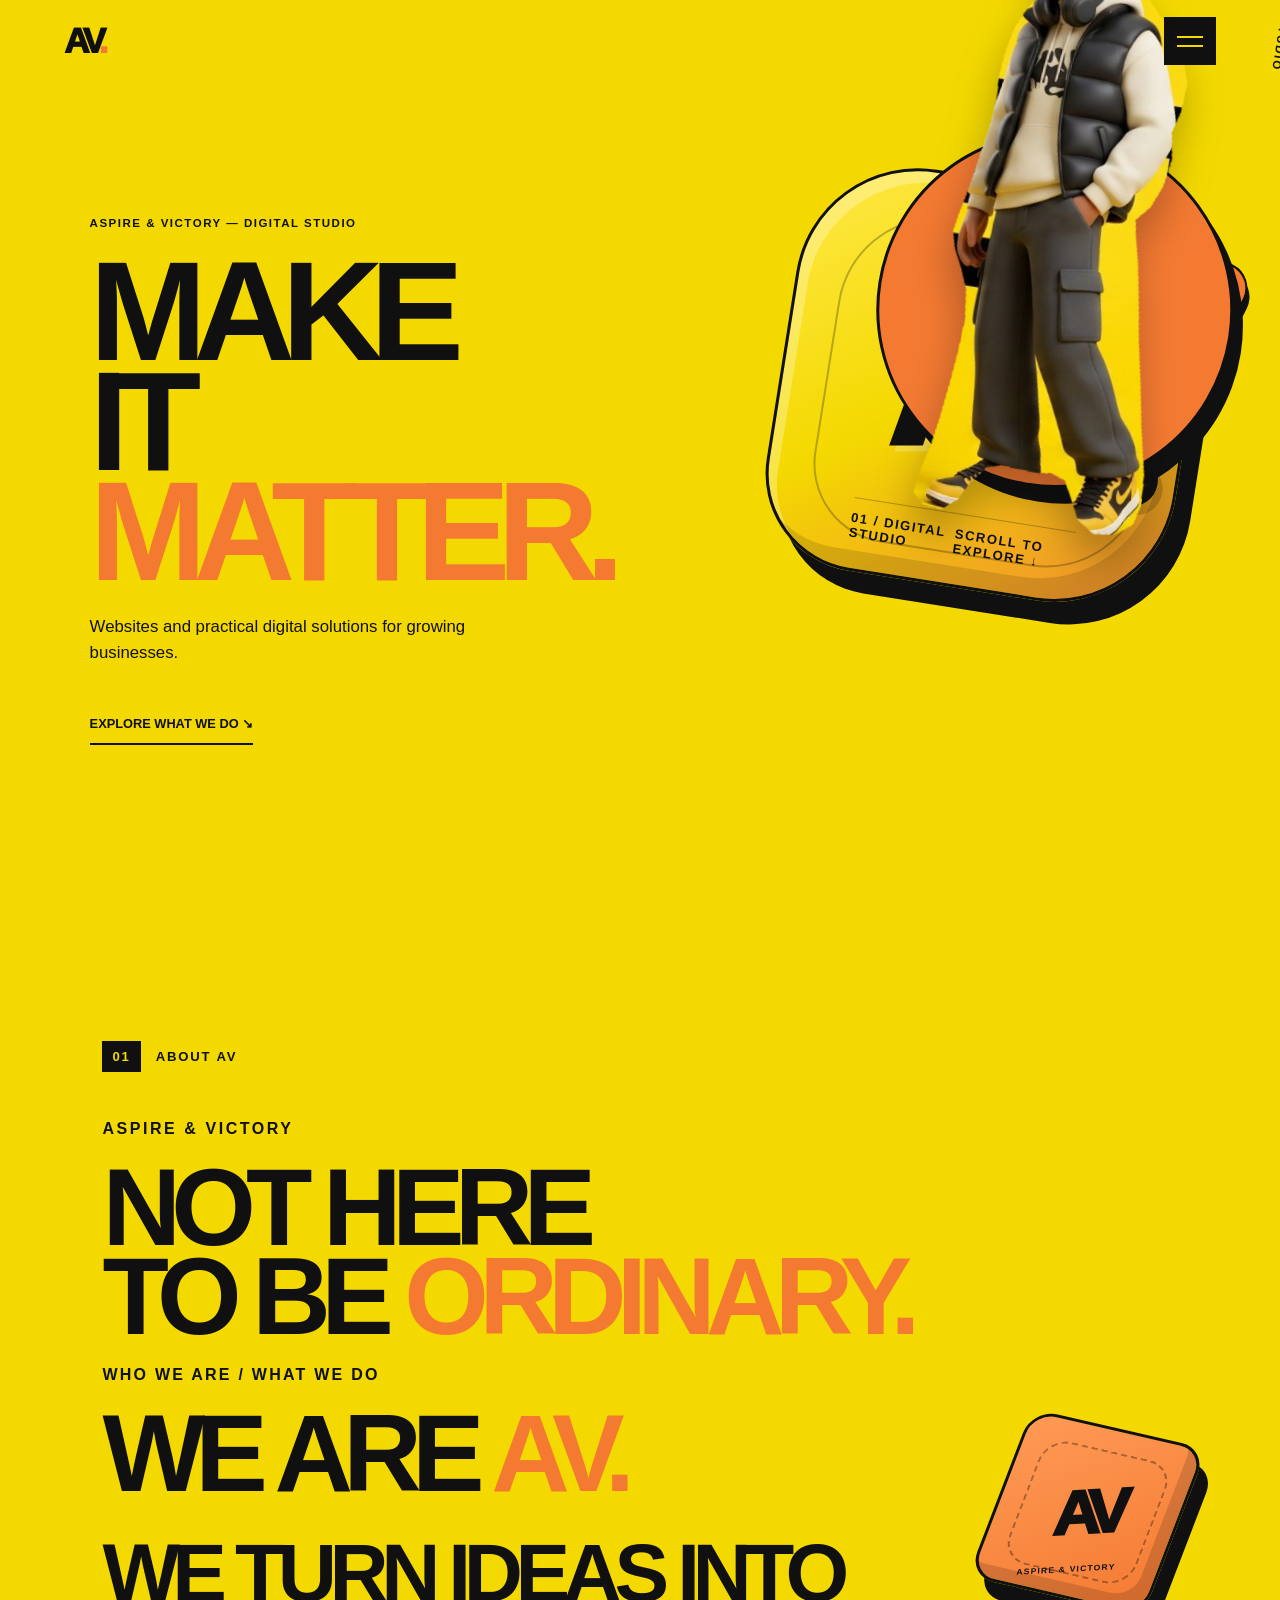
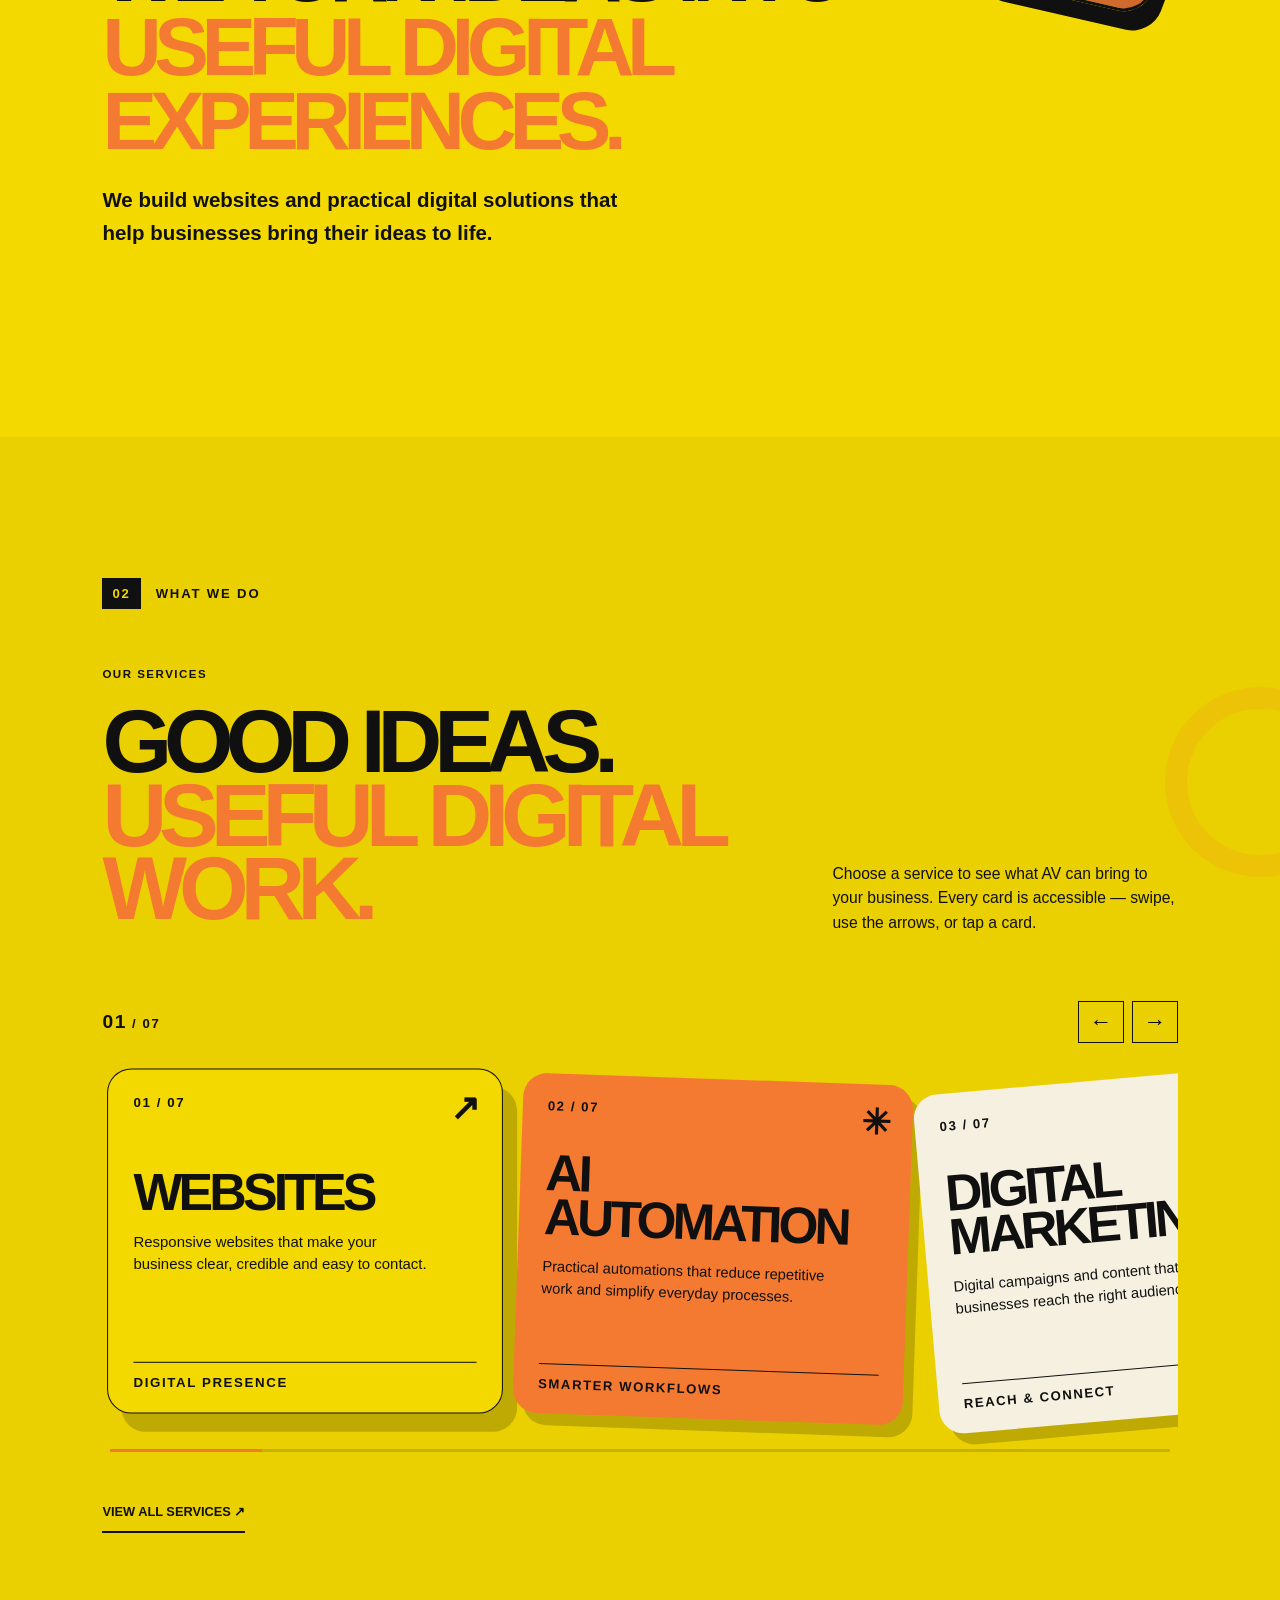
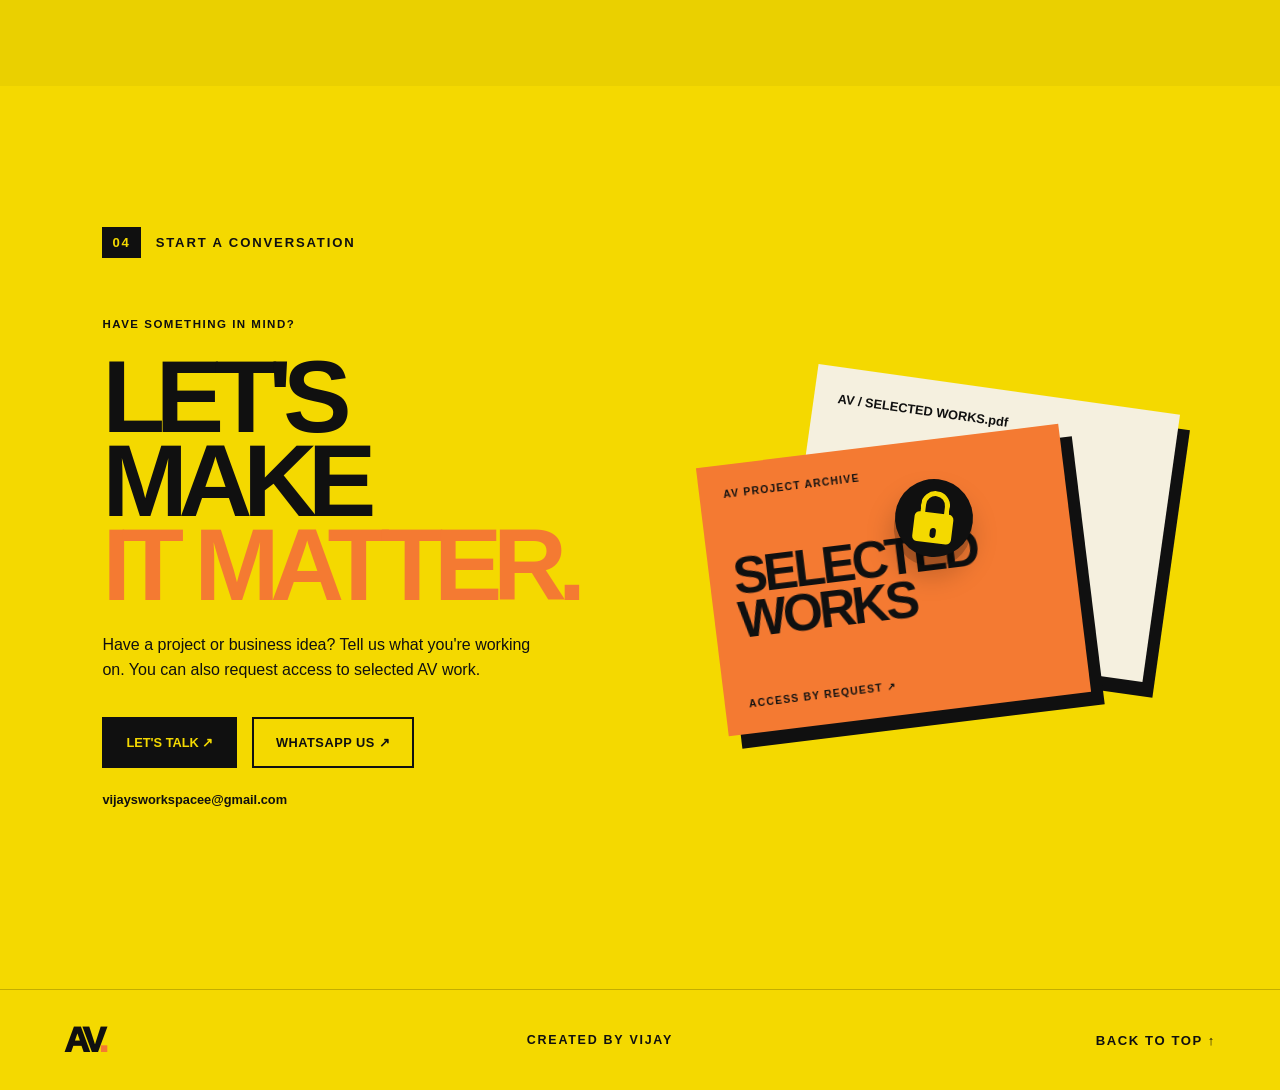
==== commit defbdc17: "Add WhatsApp contact button to index.html" ====
--- a/index.html
+++ b/index.html
@@ -124,6 +124,7 @@
           <h2>LET'S MAKE<br><em>IT MATTER.</em></h2>
           <p>Have a project or business idea? Tell us what you're working on. You can also request access to selected AV work.</p>
           <a class="contact-button" href="contact.html">LET'S TALK ↗</a>
+         <a class="wa-button" href="https://wa.me/919959928799?text=Hi%20AV%2C%20I%27d%20like%20to%20talk%20about%20a%20project" target="_blank" rel="noopener">WHATSAPP US ↗</a> 
           <p class="email">vijaysworkspacee@gmail.com</p>
         </div>
         <div class="home-archive" aria-label="Preview of the locked AV project archive">
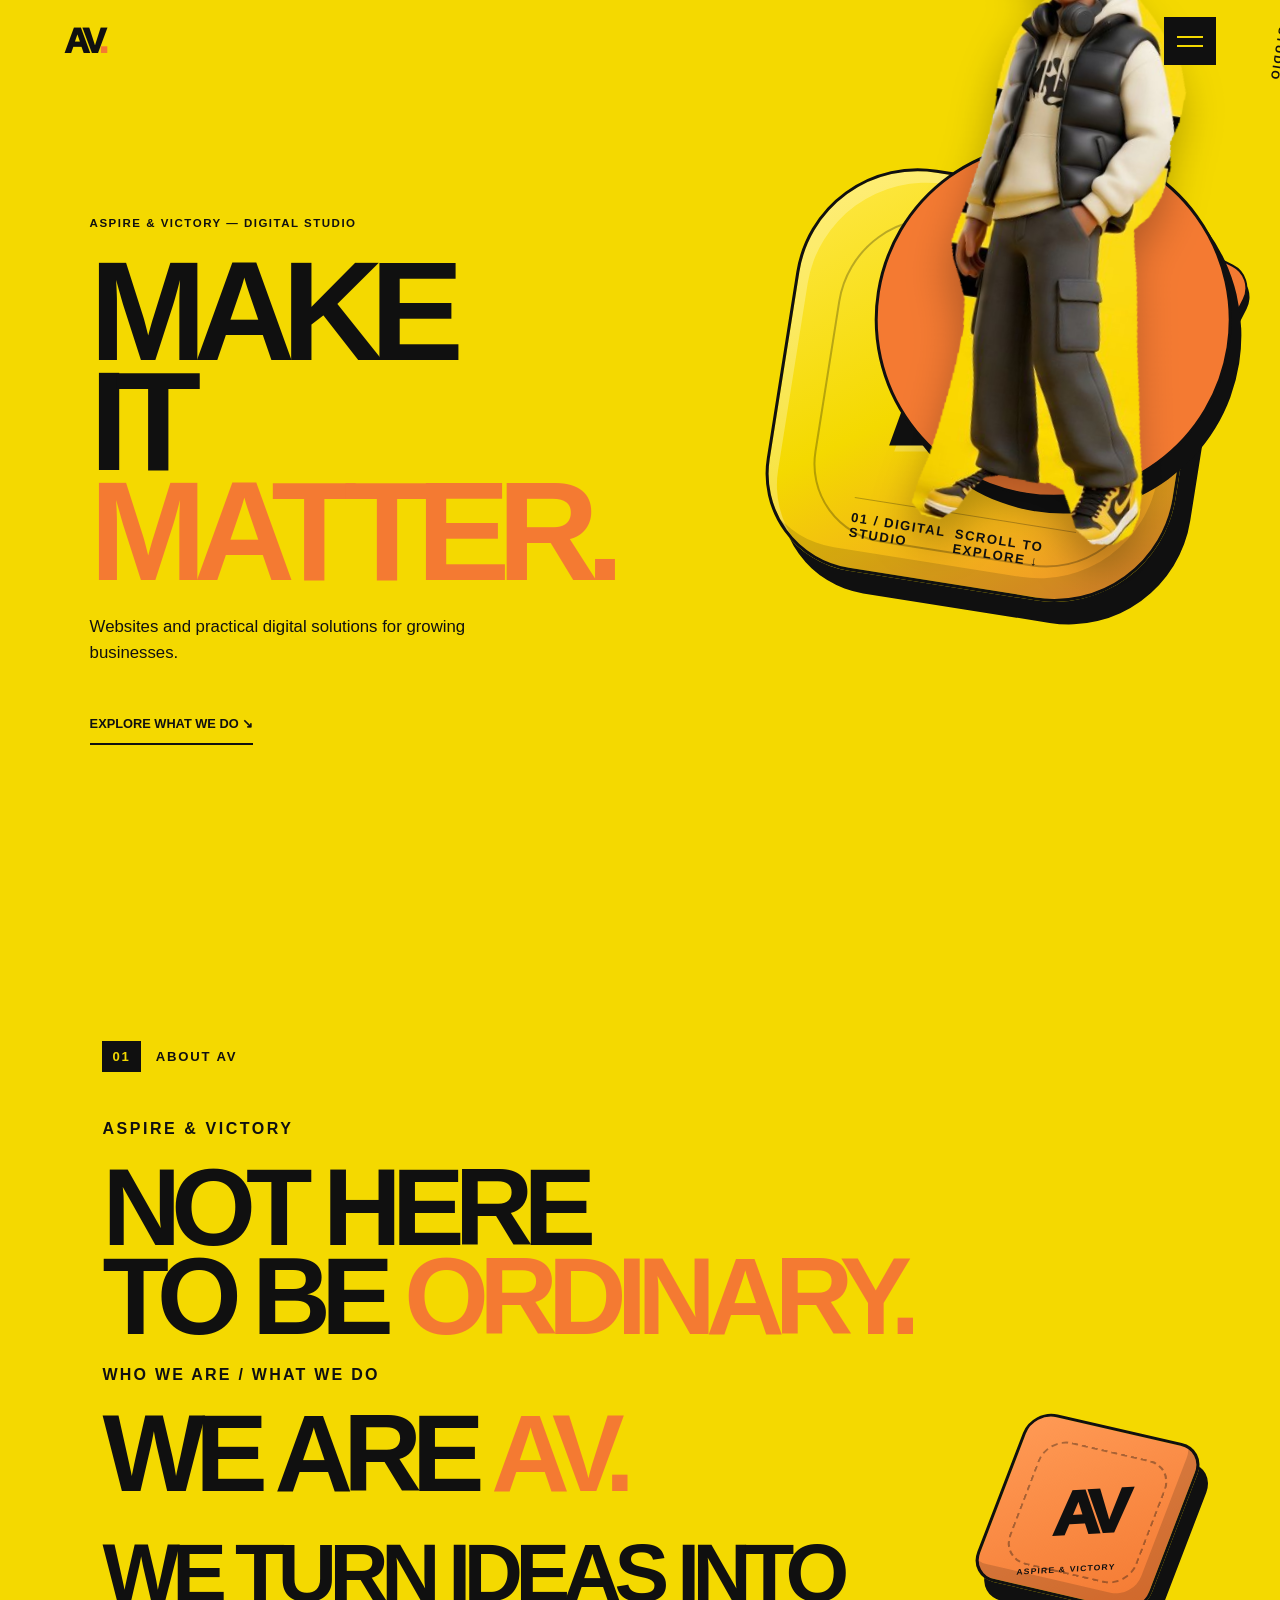
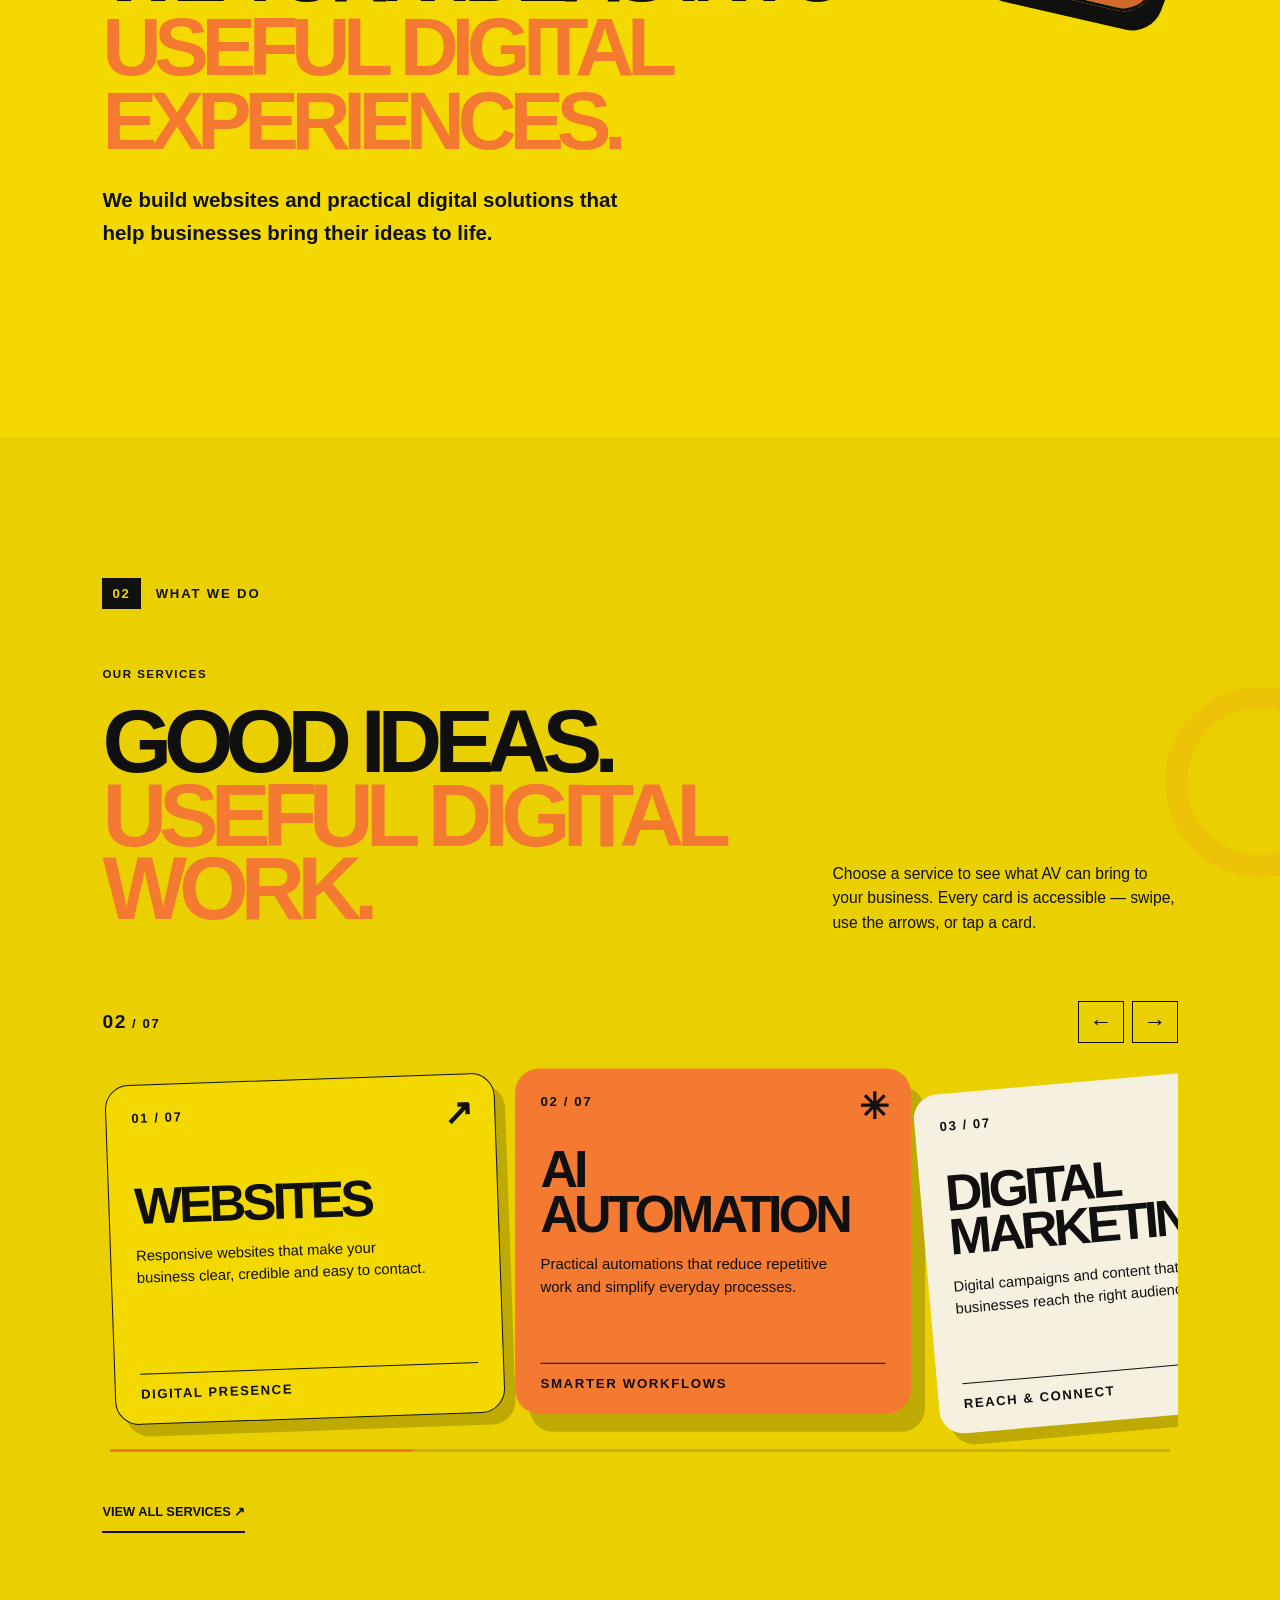
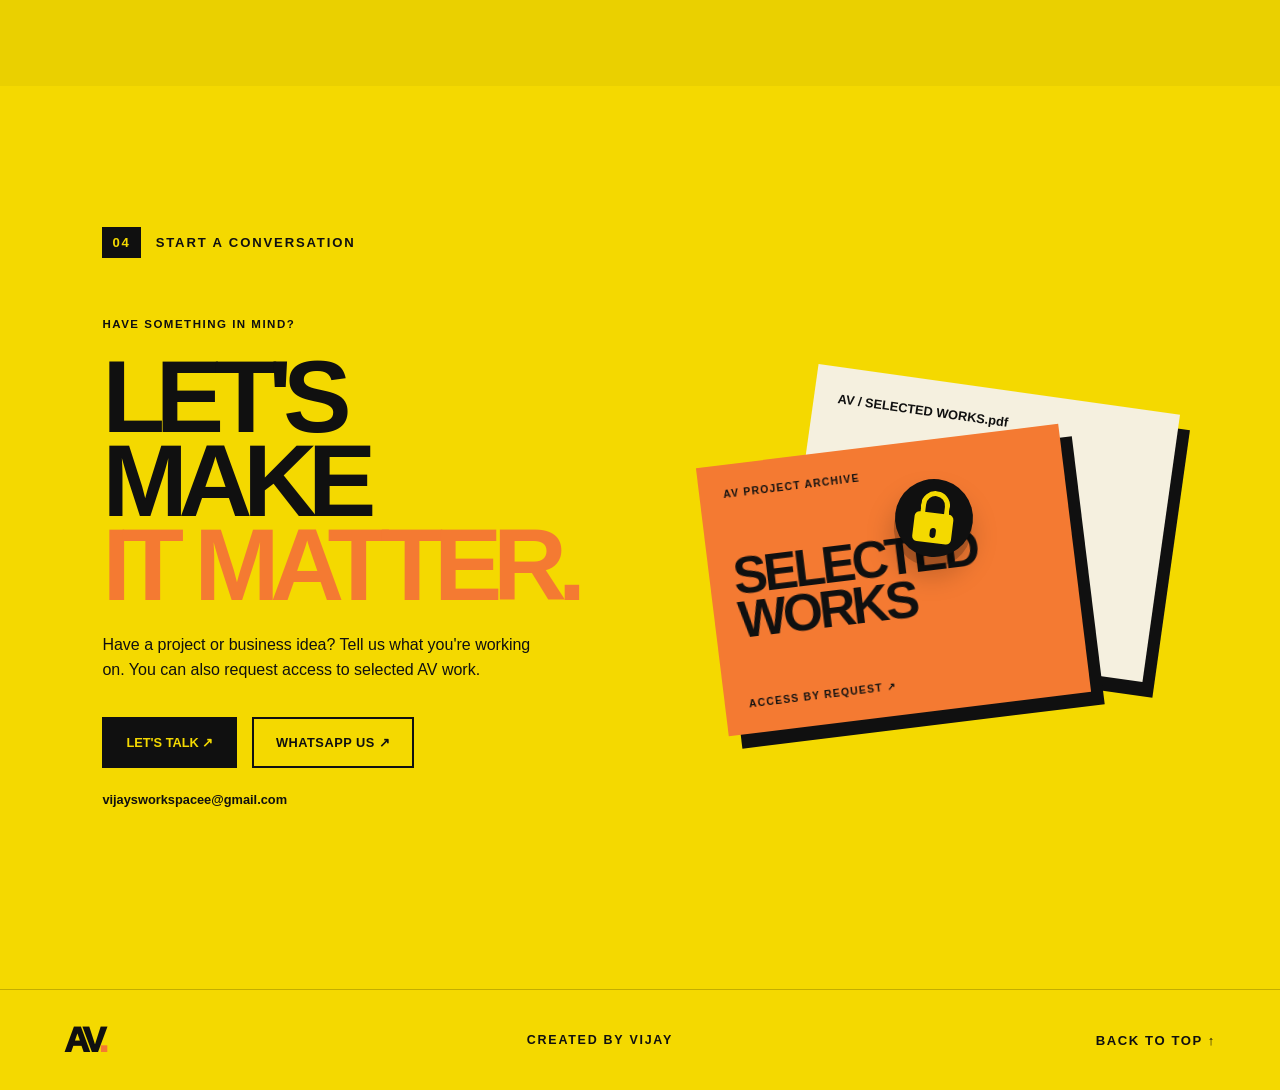
==== commit 02f8597f: "Add version query parameter to stylesheet link" ====
--- a/index.html
+++ b/index.html
@@ -5,7 +5,7 @@
   <meta name="viewport" content="width=device-width,initial-scale=1">
   <meta name="theme-color" content="#f4d900">
   <title>AV — Aspire & Victory</title>
-  <link rel="stylesheet" href="style.css">
+  <link rel="stylesheet" href="style.css?v=2">
 </head>
 <body>
   <header class="site-header">
--- a/style.css
+++ b/style.css
@@ -565,4 +565,5 @@
 @media(prefers-reduced-motion:reduce){
   .hero-character,.hero-3d-accent span,.about-3d-object{animation:none}
                   }
-   
+   .hero-character{top:auto!important;bottom:60px!important}
+.hero-3d-accent{display:none!important}
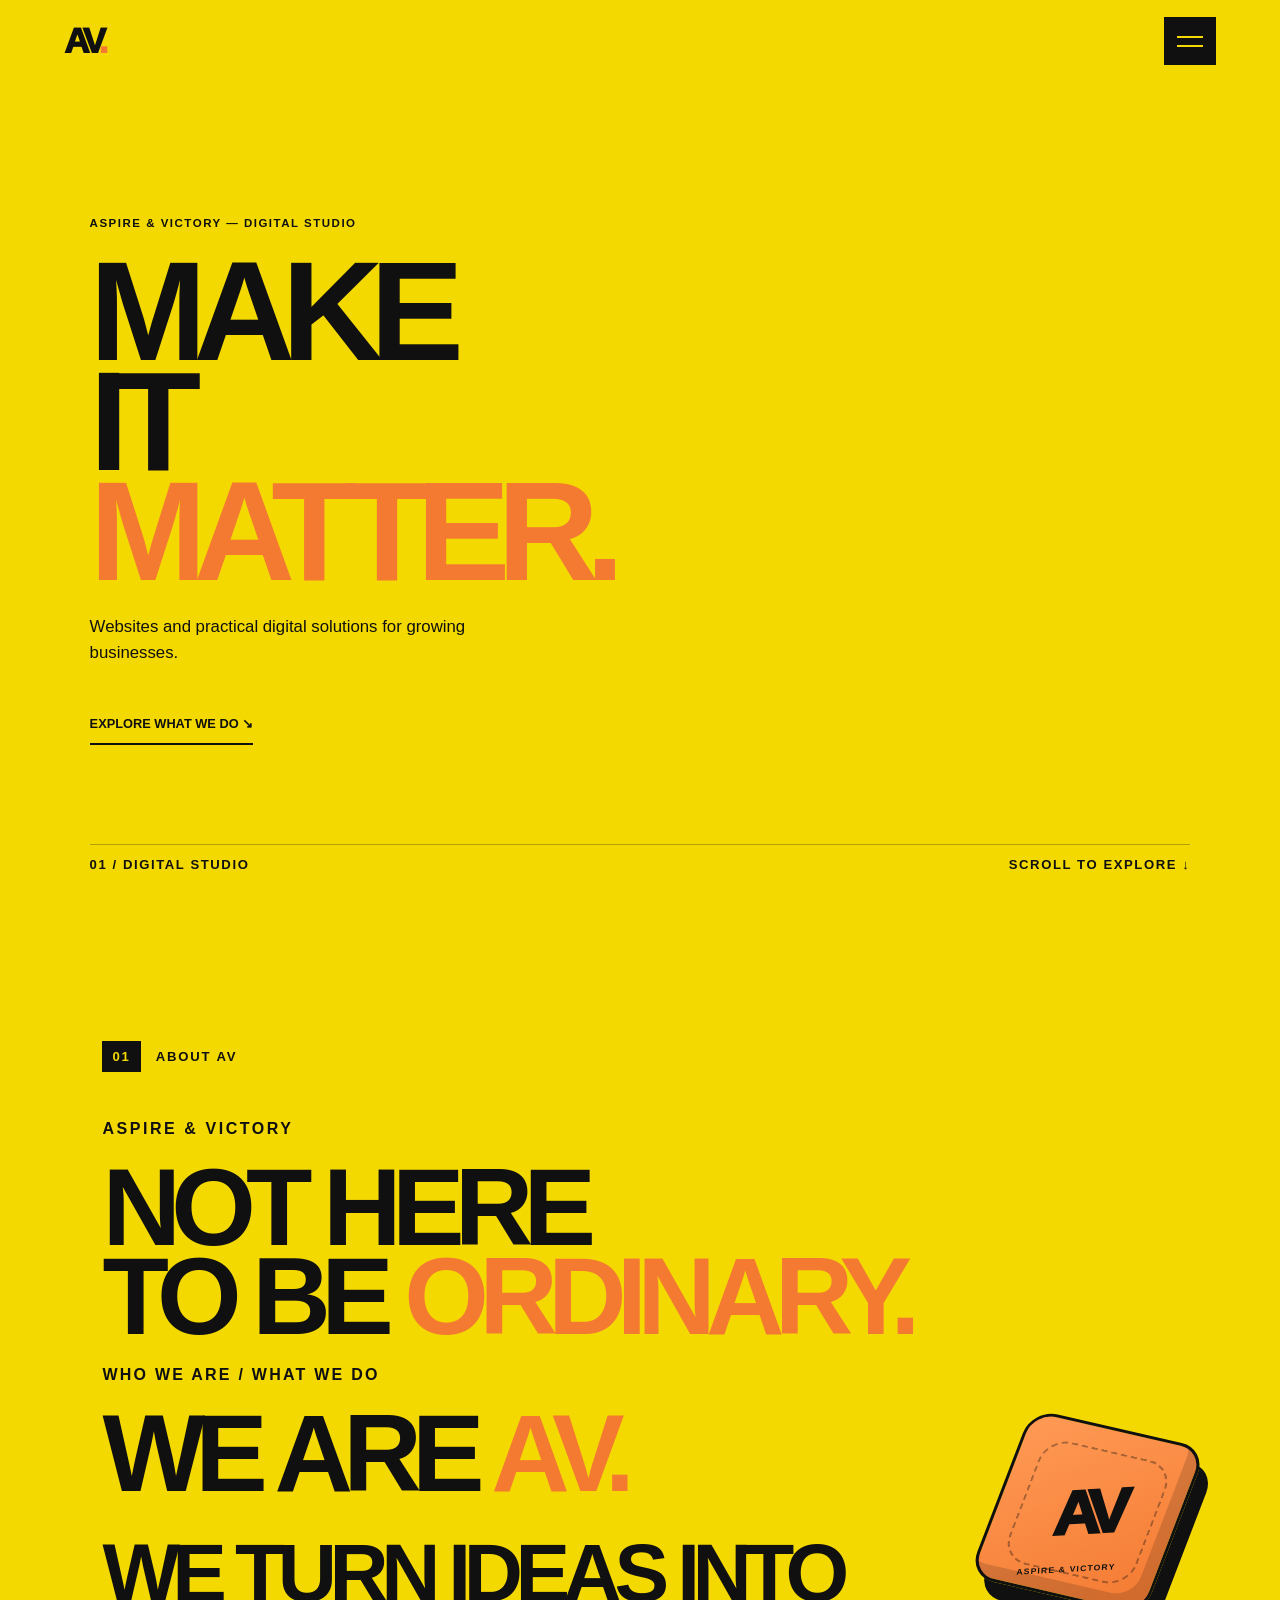
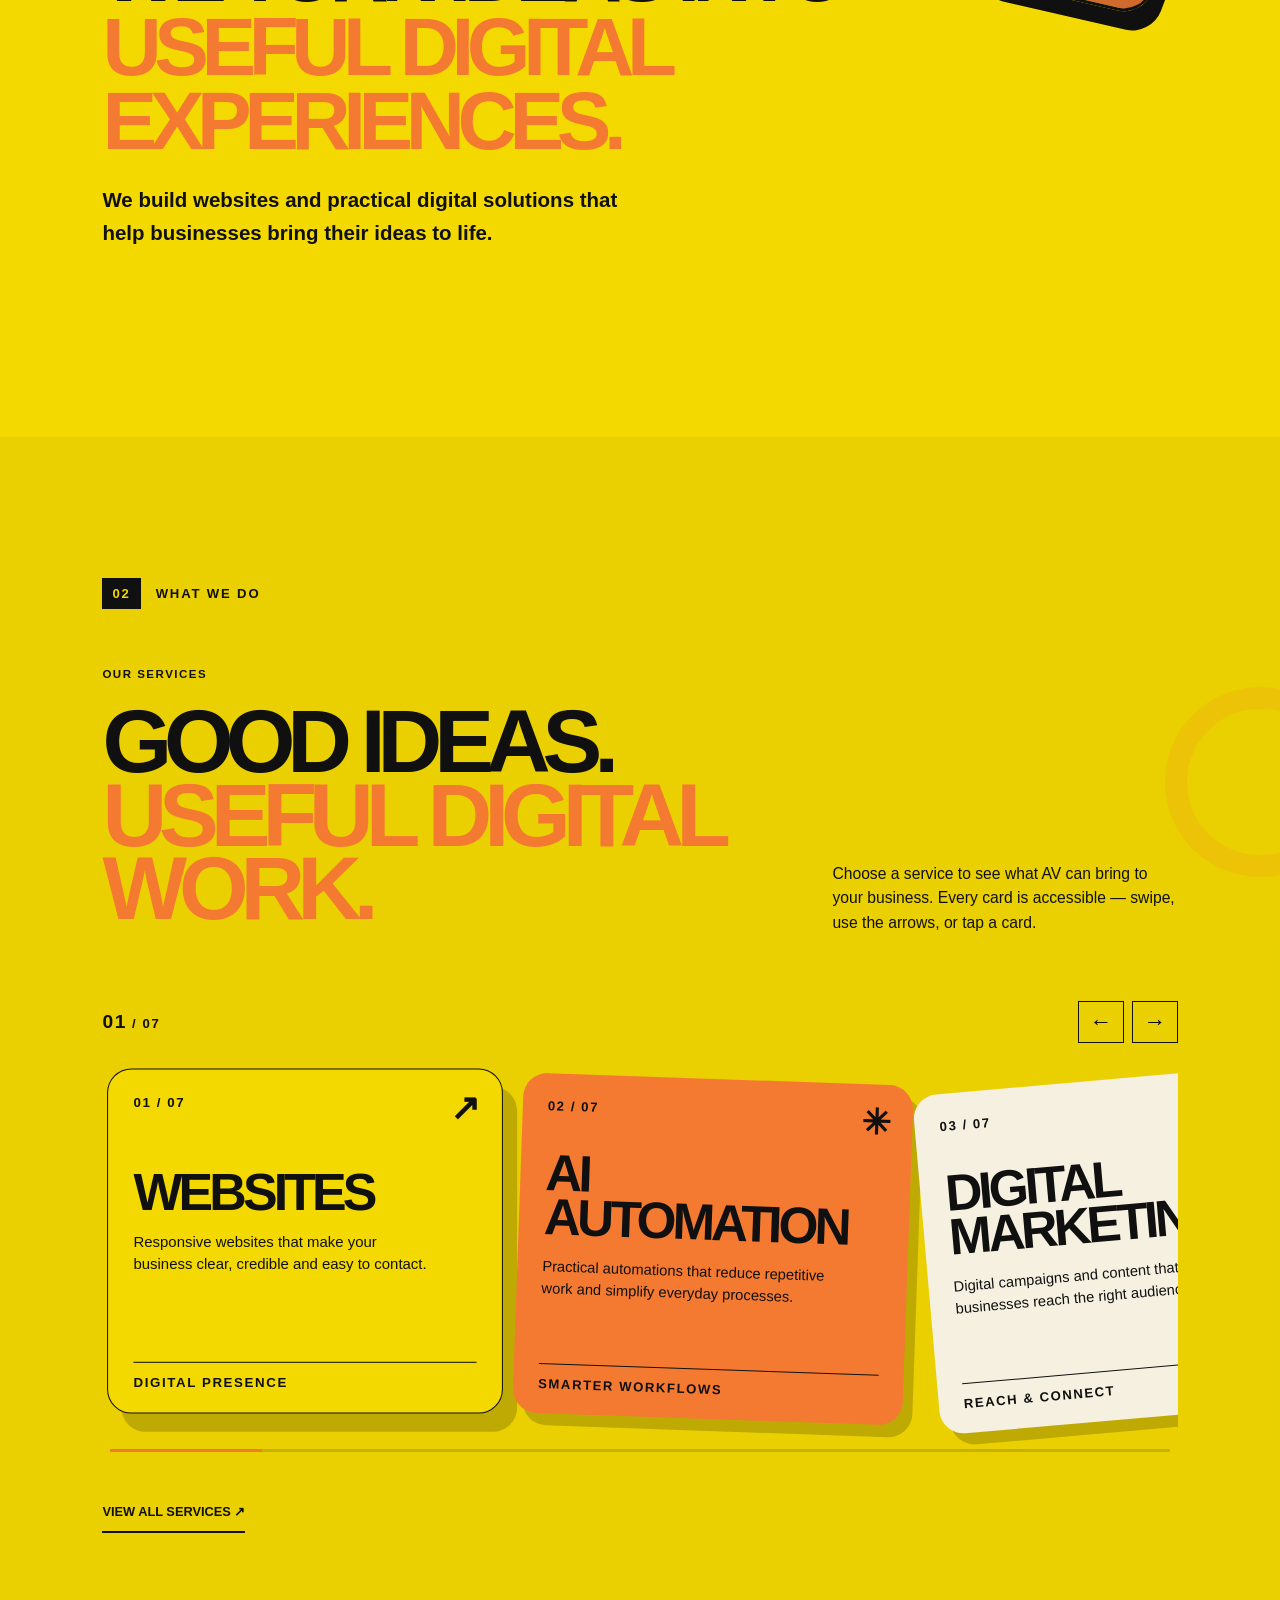
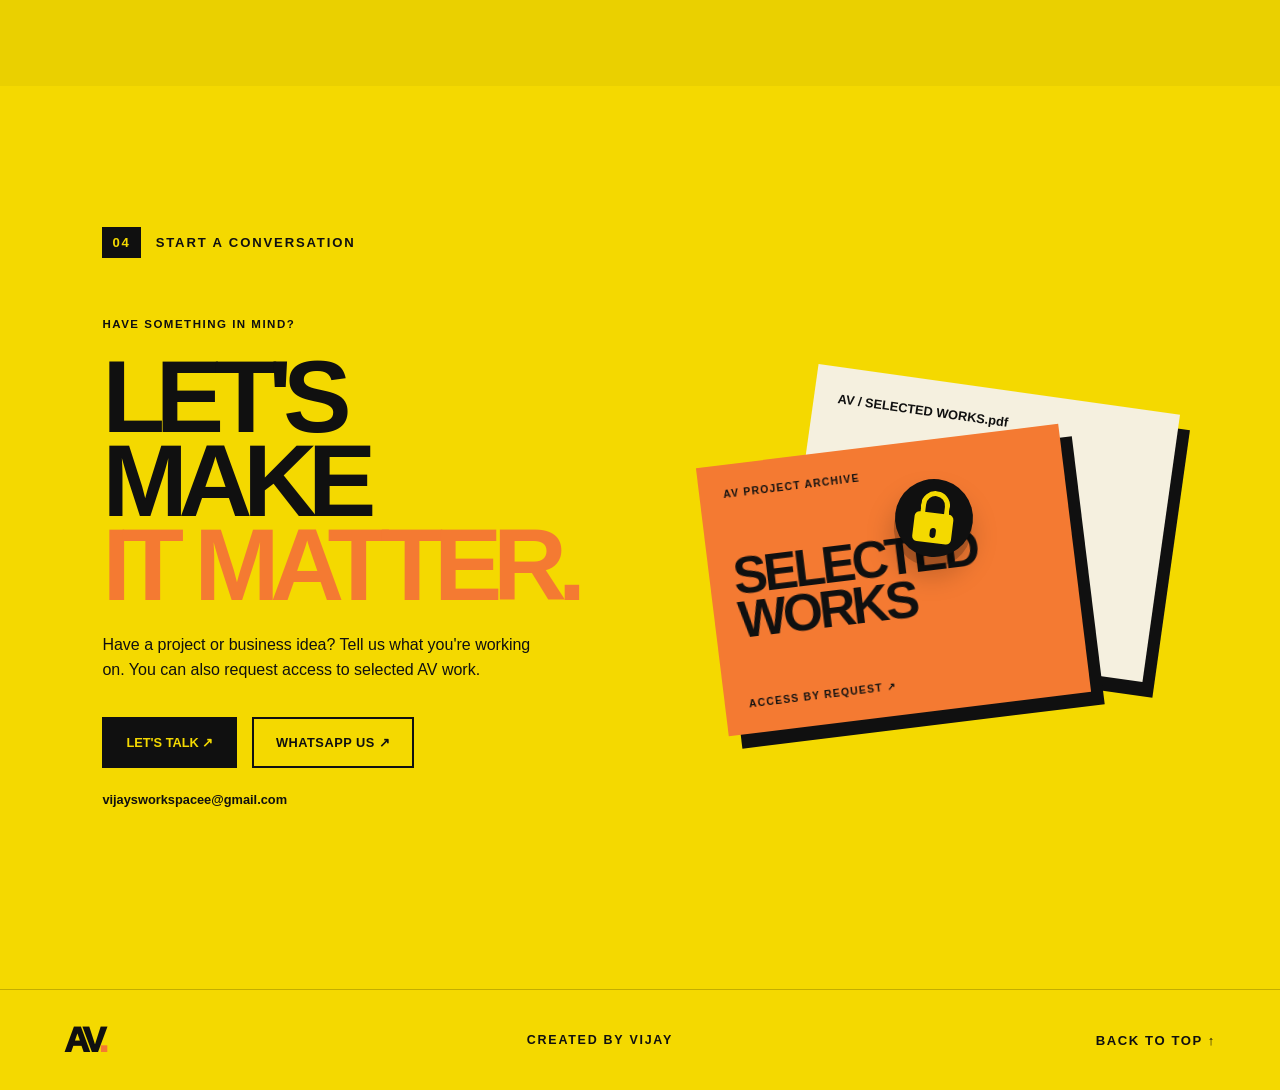
==== commit e3b2e052: "Remove hero AV emblem section Removed the hero AV emblem section from the HTML." ====
--- a/index.html
+++ b/index.html
@@ -30,13 +30,7 @@
         <a class="text-link" href="#home-services">EXPLORE WHAT WE DO ↘</a>
       </div>
 
-      <div class="hero-av-emblem" aria-label="Three-dimensional AV brand emblem">
-        <span class="hero-av-face">AV</span>
-        <div class="hero-character">
-  <img src="av-character-cutout.png" alt="AV character">
-  <span class="hero-character-tag" aria-hidden="true">AV / STUDIO</span>
-        </div>
-      <div class="hero-3d-accent" aria-hidden="true"><span></span><i></i></div>
+    
       <div class="hero-bottomline"><span>01 / DIGITAL STUDIO</span><span>SCROLL TO EXPLORE ↓</span></div>
     </section>
 
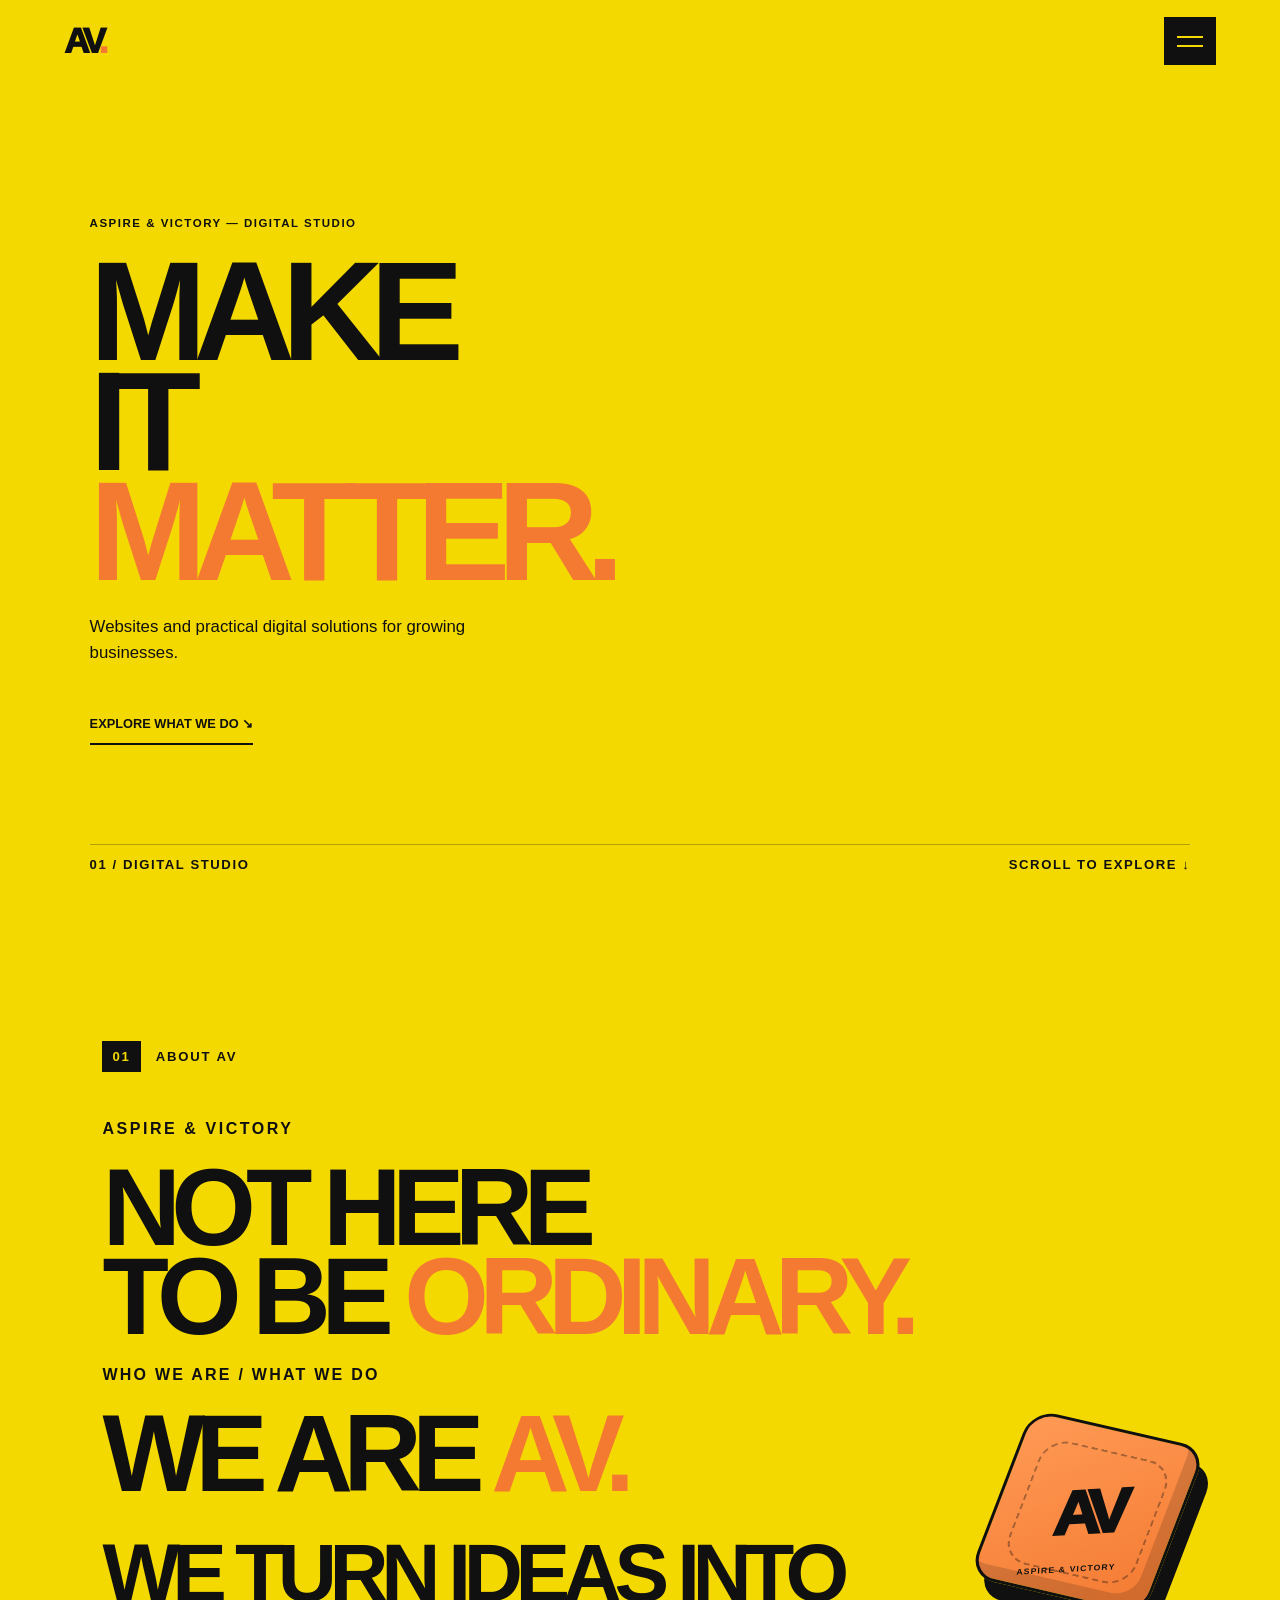
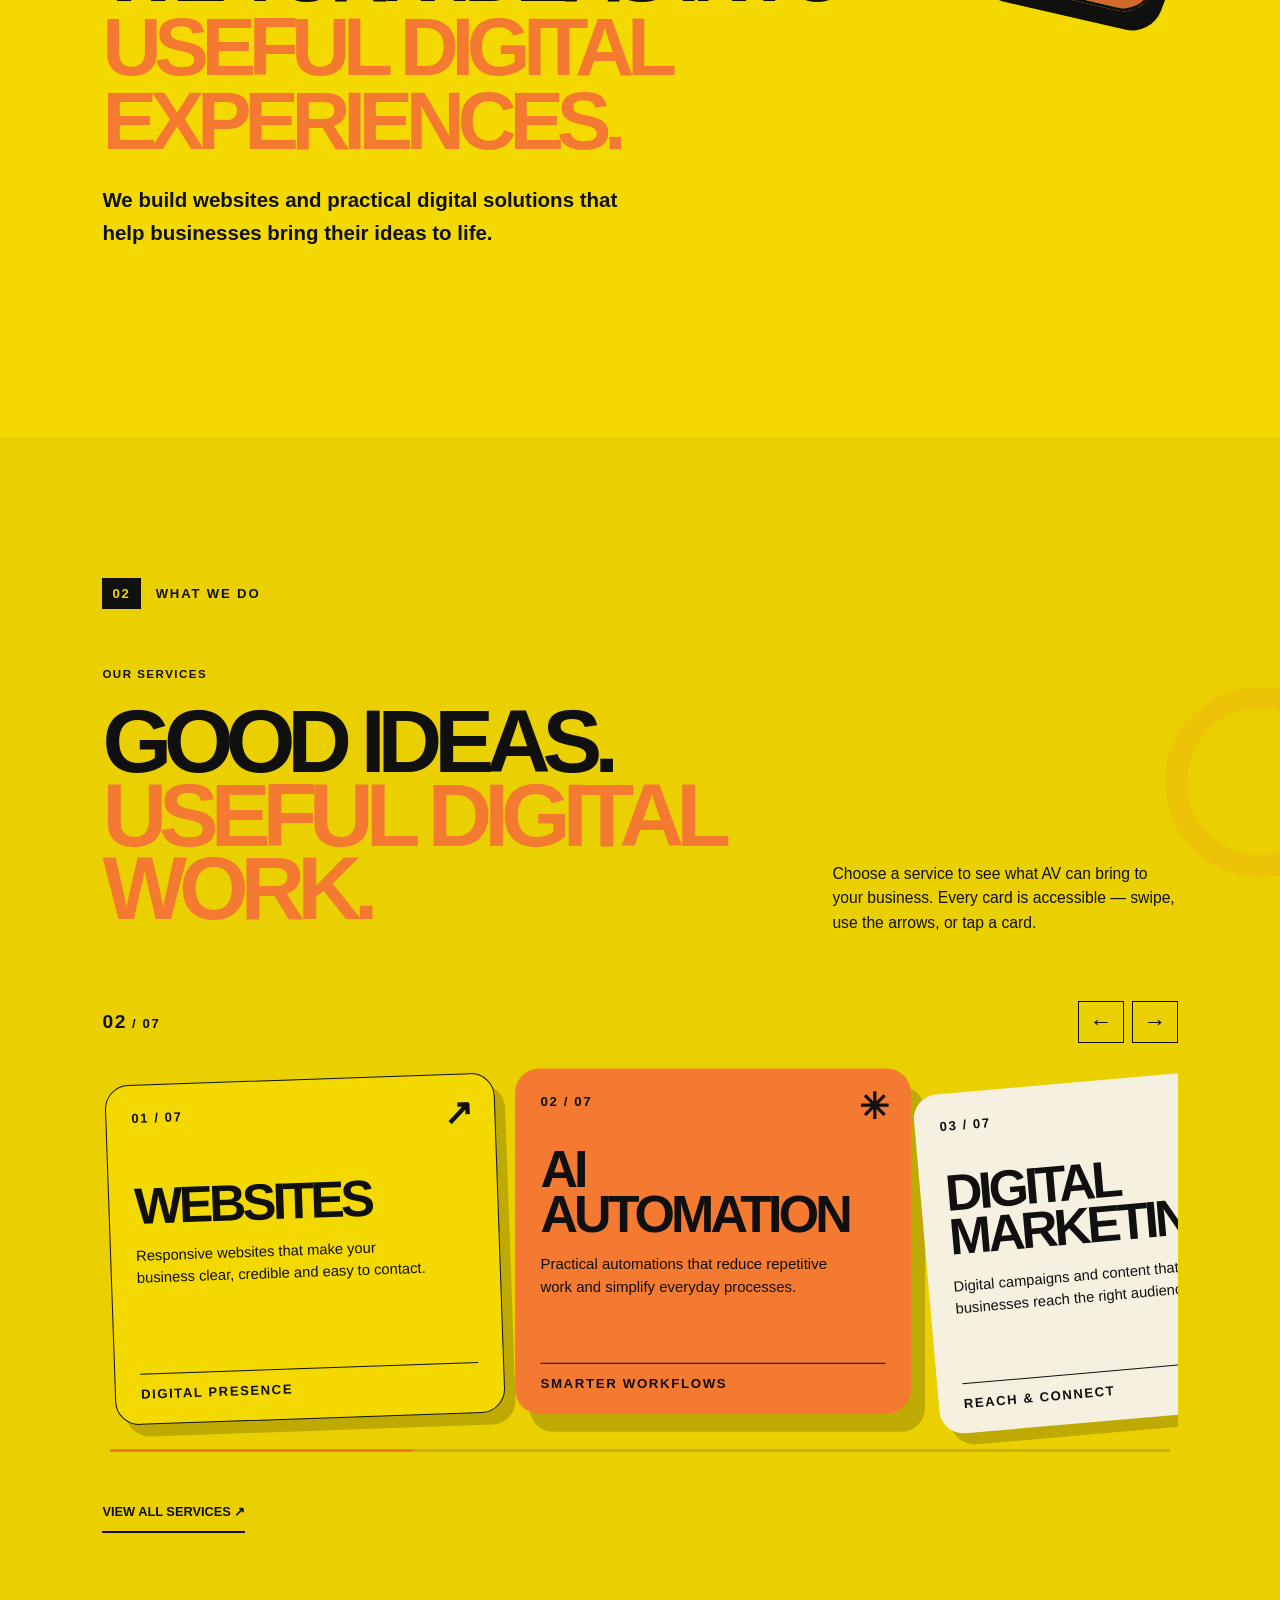
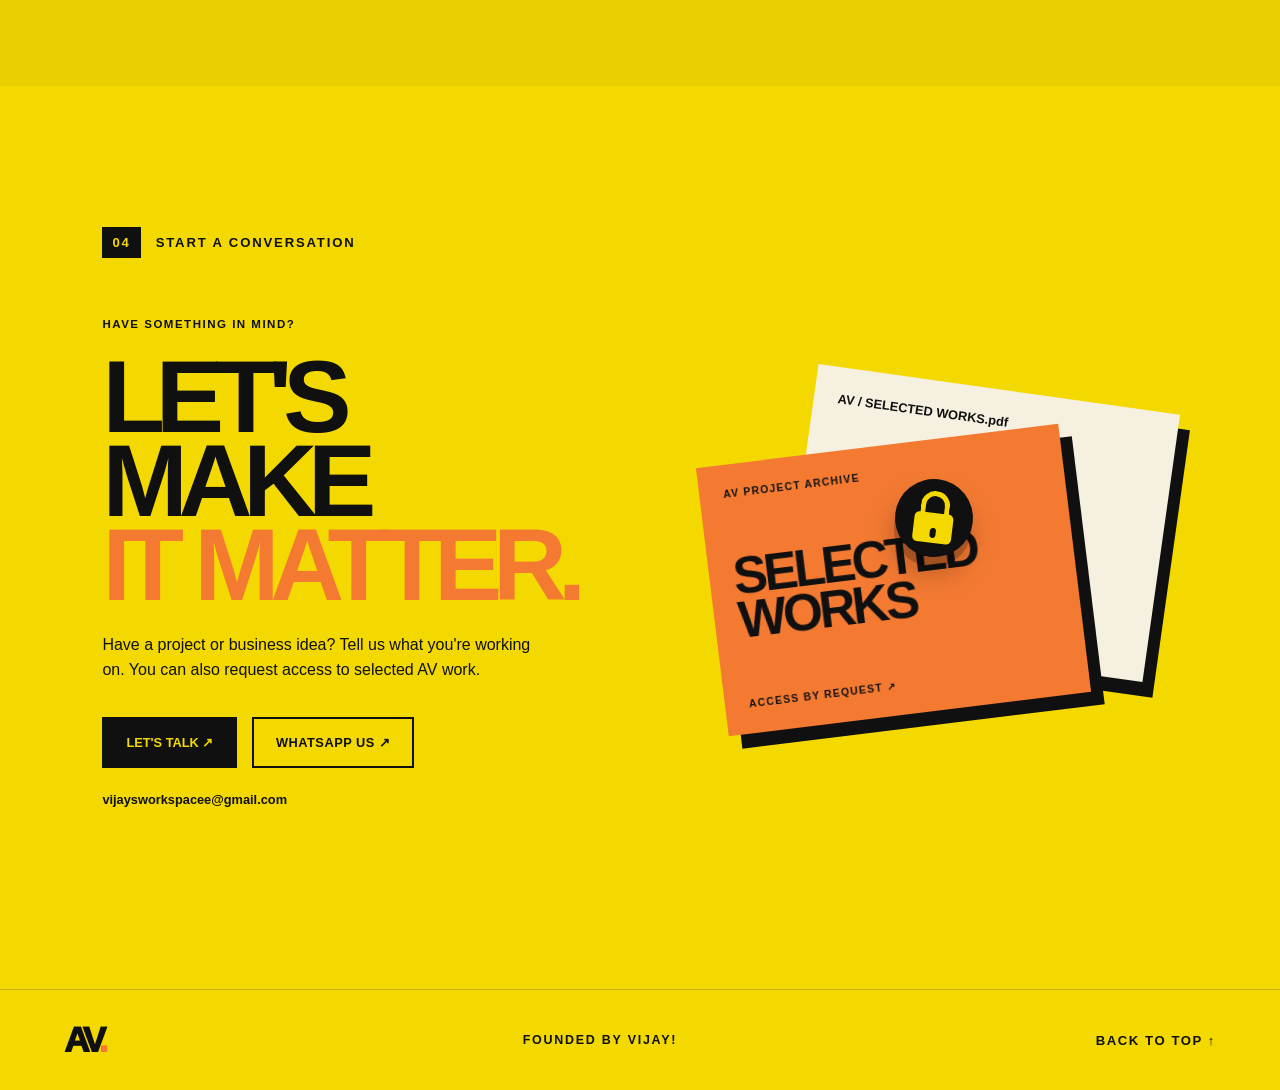
==== commit 7d3d27f2: "Update footer credit text from 'CREATED BY' to 'FOUNDED BY'" ====
--- a/index.html
+++ b/index.html
@@ -130,7 +130,7 @@
     </section>
   </main>
 
-  <footer><a class="logo" href="index.html">AV<span>.</span></a><small class="creator-credit">CREATED BY VIJAY</small><a class="footer-top" href="#home">BACK TO TOP ↑</a></footer>
+  <footer><a class="logo" href="index.html">AV<span>.</span></a><small class="creator-credit">FOUNDED BY VIJAY!</small><a class="footer-top" href="#home">BACK TO TOP ↑</a></footer>
   <script src="script.js"></script>
   <script>
     (() => {
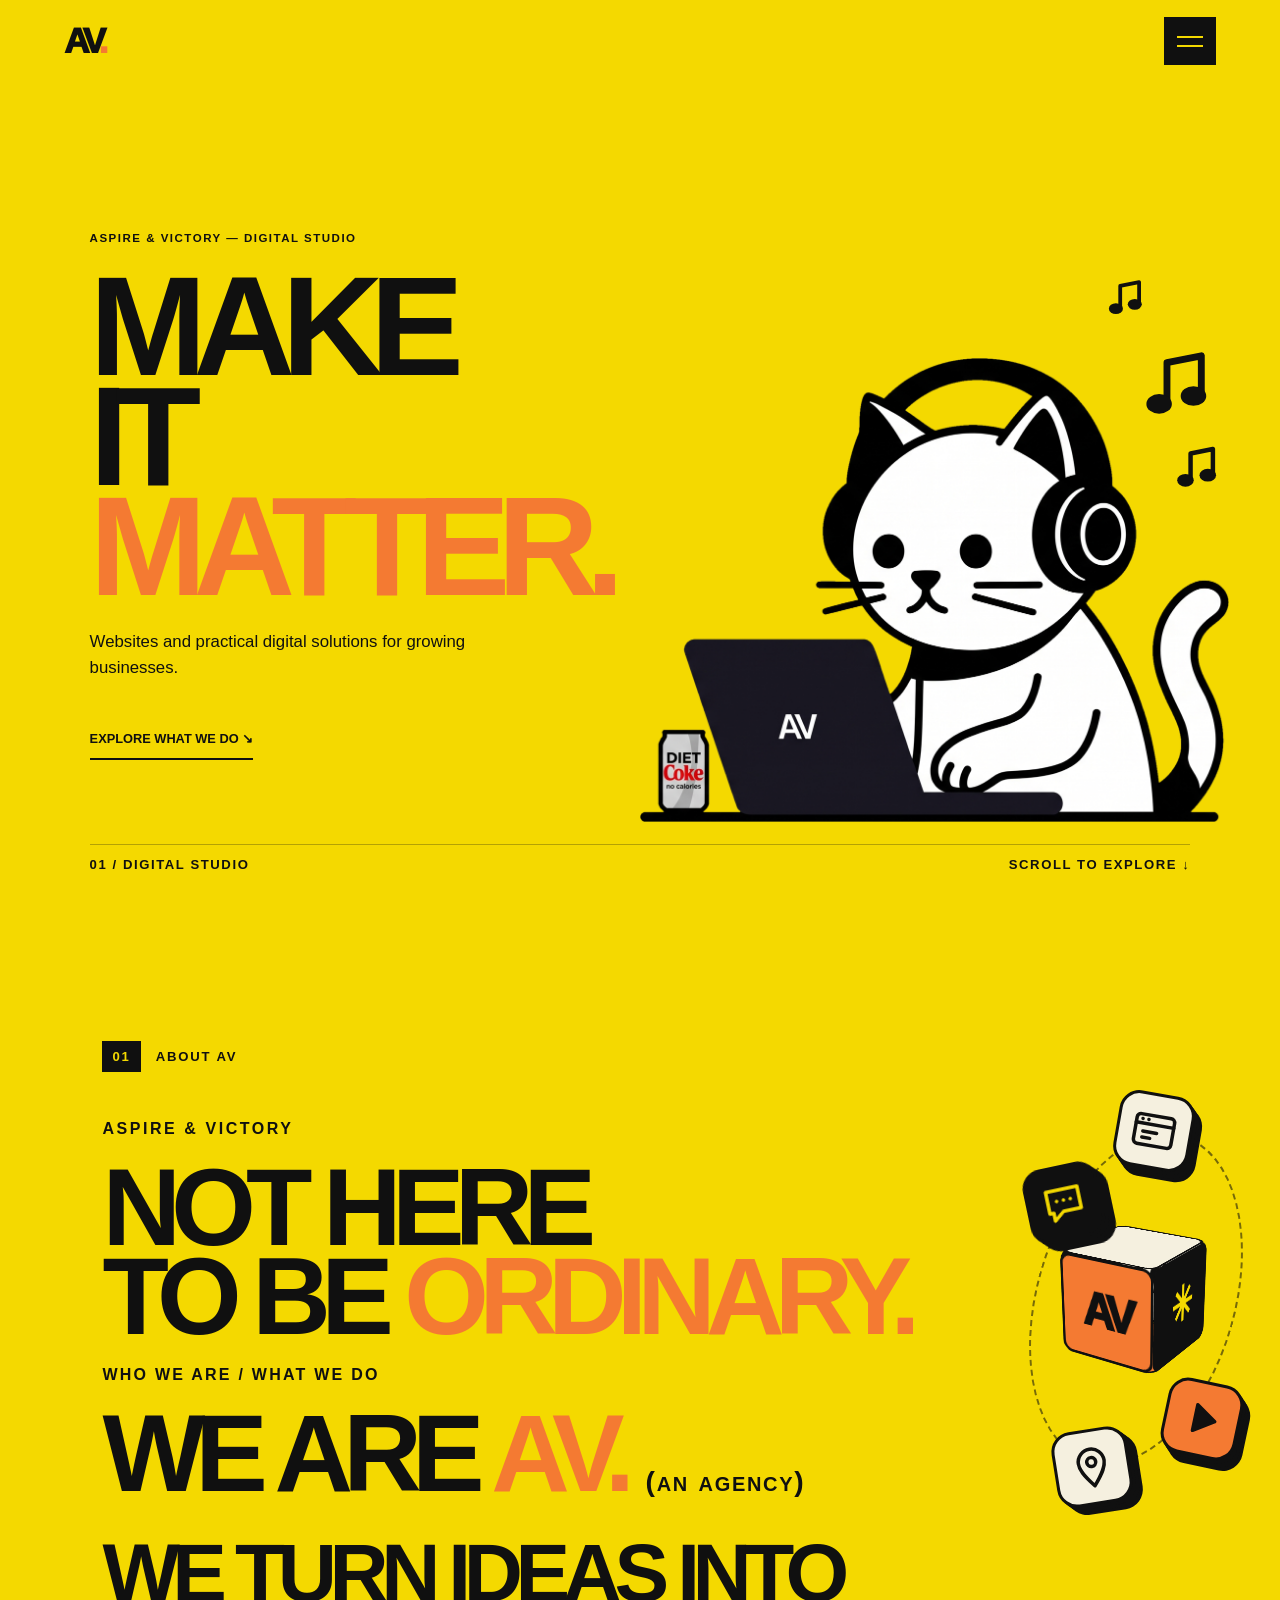
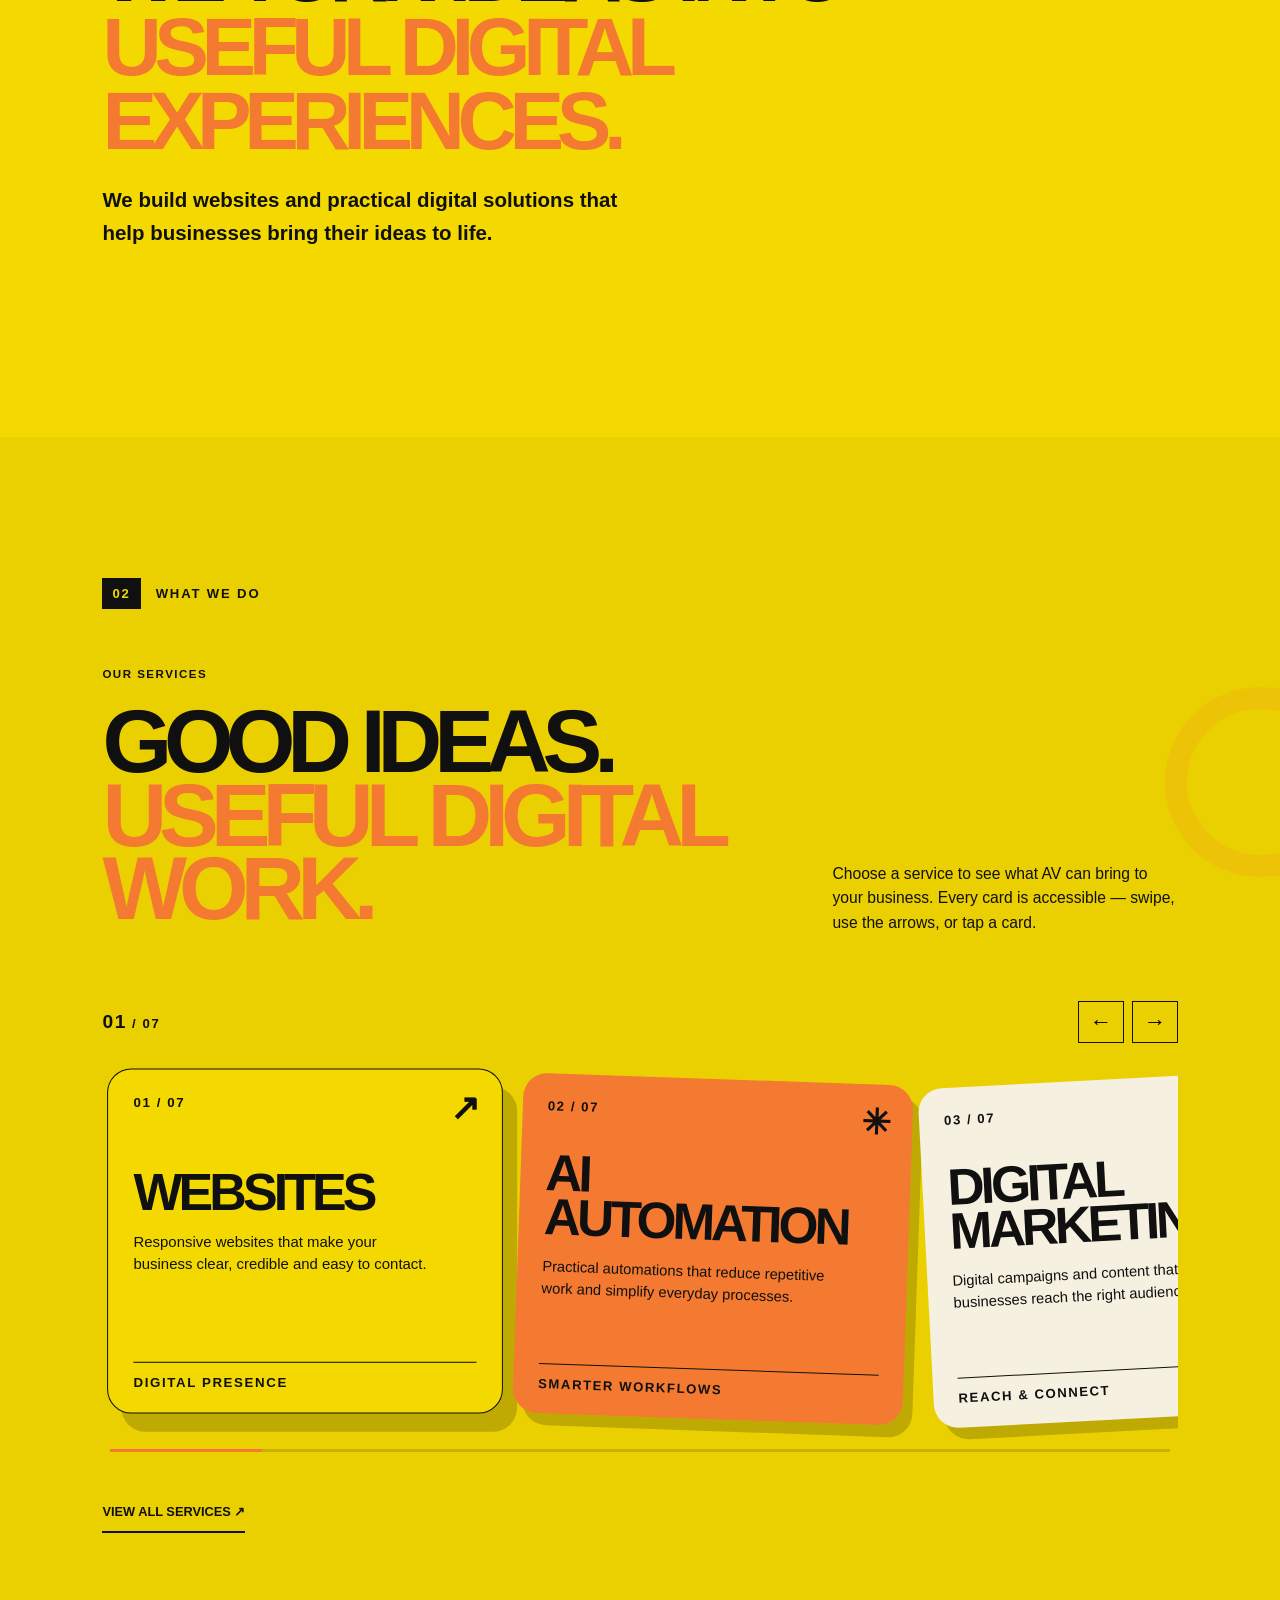
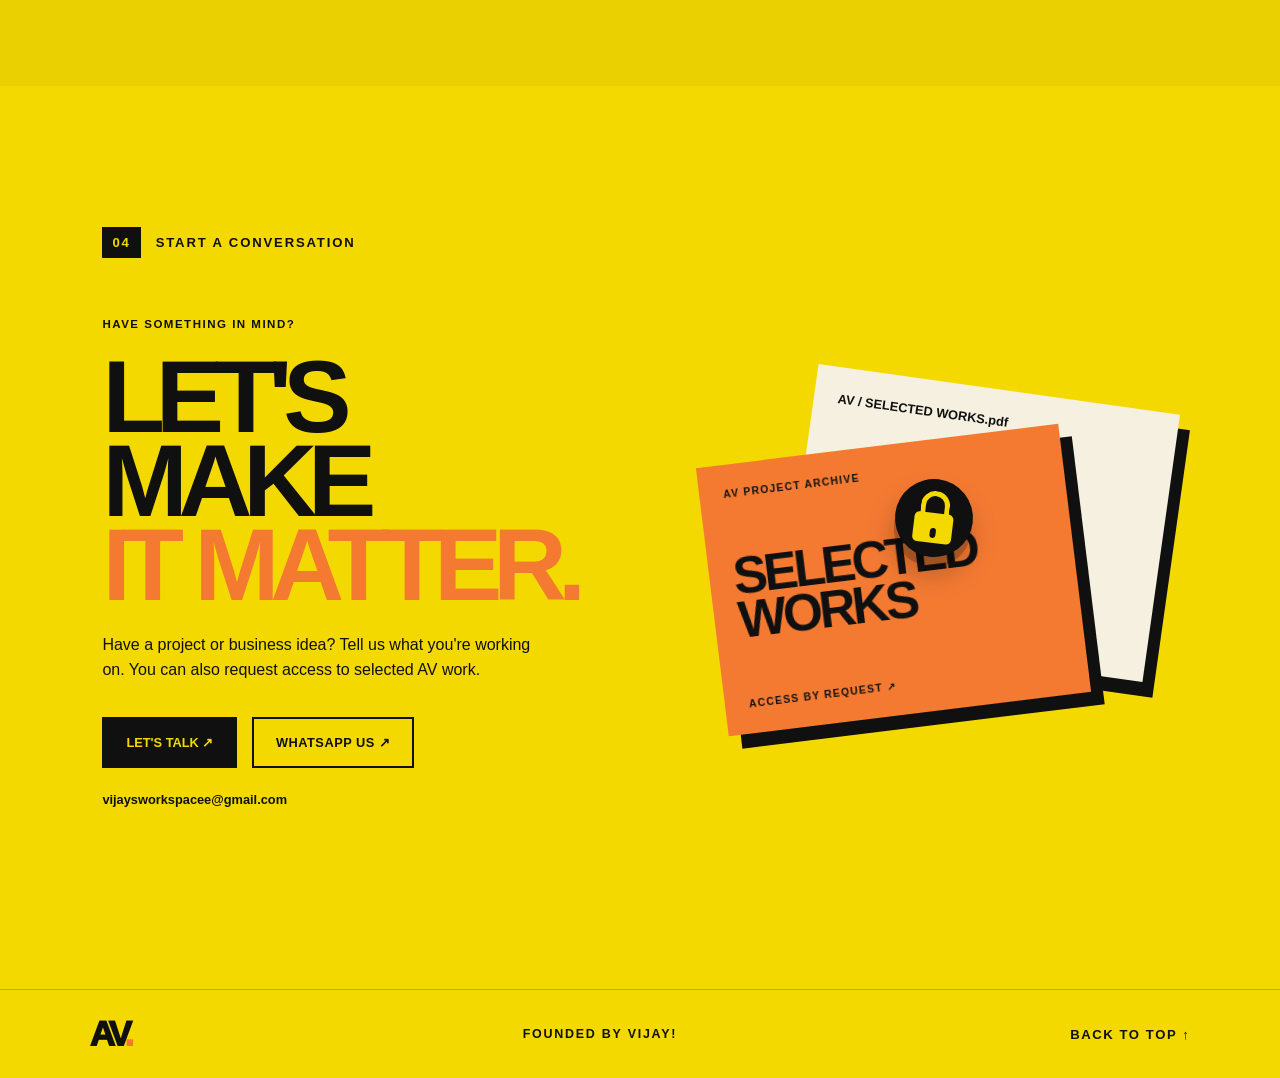
==== commit cfc37f3e: "Rename index (8).html to index.html" ====
--- a/index.html
+++ b/index.html
@@ -5,7 +5,7 @@
   <meta name="viewport" content="width=device-width,initial-scale=1">
   <meta name="theme-color" content="#f4d900">
   <title>AV — Aspire & Victory</title>
-  <link rel="stylesheet" href="style.css?v=2">
+  <link rel="stylesheet" href="style.css?v=3">
 </head>
 <body>
   <header class="site-header">
@@ -31,6 +31,10 @@
       </div>
 
     
+      <svg class="hero-fx" viewBox="0 0 1200 1400" aria-hidden="true">
+<g class="n n1" transform="translate(1040 450) scale(1)"><g><path d="M34 96V14L104 0V80" fill="none" stroke="#101010" stroke-width="14" stroke-linejoin="round"/><ellipse cx="18" cy="98" rx="26" ry="20" fill="#101010"/><ellipse cx="88" cy="82" rx="26" ry="20" fill="#101010"/></g></g><g class="n n2" transform="translate(1100 640) scale(0.65)"><g><path d="M34 96V14L104 0V80" fill="none" stroke="#101010" stroke-width="14" stroke-linejoin="round"/><ellipse cx="18" cy="98" rx="26" ry="20" fill="#101010"/><ellipse cx="88" cy="82" rx="26" ry="20" fill="#101010"/></g></g><g class="n n3" transform="translate(960 300) scale(0.55)"><g><path d="M34 96V14L104 0V80" fill="none" stroke="#101010" stroke-width="14" stroke-linejoin="round"/><ellipse cx="18" cy="98" rx="26" ry="20" fill="#101010"/><ellipse cx="88" cy="82" rx="26" ry="20" fill="#101010"/></g></g>
+</svg>
+      <img class="hero-cat" src="character.png" alt="AV mascot: a cat wearing headphones, working on a laptop">
       <div class="hero-bottomline"><span>01 / DIGITAL STUDIO</span><span>SCROLL TO EXPLORE ↓</span></div>
     </section>
 
@@ -41,12 +45,12 @@
         <h2>NOT HERE<br>TO BE <span>ORDINARY.</span></h2>
         <div class="about-second">
           <p class="eyebrow">WHO WE ARE / WHAT WE DO</p>
-          <h2>WE ARE <span>AV.</span></h2>
+          <h2>WE ARE <span>AV.</span> <small class="agency-tag">(an agency)</small></h2>
           <h2 class="about-ideas">WE TURN IDEAS INTO<br><span>USEFUL DIGITAL EXPERIENCES.</span></h2>
           <p class="about-description">We build websites and practical digital solutions that help businesses bring their ideas to life.</p>
         </div>
       </div>
-      <div class="about-3d-object" aria-hidden="true"><span>AV</span><i></i><b>ASPIRE &amp; VICTORY</b></div>
+            <div class="av-stage" aria-hidden="true"><i class="orbit"></i><div class="cube-wrap"><div class="cube"><b>AV</b><b>✳</b><b>AV</b><b>↗</b><b></b><b></b></div></div><span class="tile t1"><svg viewBox="0 0 48 48" fill="none" stroke="currentColor" stroke-width="3.5" stroke-linecap="round" stroke-linejoin="round"><rect x="5" y="9" width="38" height="30" rx="4"/><path d="M5 18H43M11 13.5h.1M17 13.5h.1M13 26h14M13 32h8"/></svg></span><span class="tile t2"><svg viewBox="0 0 48 48" fill="none" stroke="currentColor" stroke-width="3.5" stroke-linecap="round" stroke-linejoin="round"><path d="M8 10H40V32H22L12 40V32H8Z"/><path d="M17 21h.1M24 21h.1M31 21h.1"/></svg></span><span class="tile t3"><svg viewBox="0 0 48 48" fill="none" stroke="currentColor" stroke-width="3.5" stroke-linecap="round" stroke-linejoin="round"><path d="M17 11L37 24L17 37Z" fill="currentColor"/></svg></span><span class="tile t4"><svg viewBox="0 0 48 48" fill="none" stroke="currentColor" stroke-width="3.5" stroke-linecap="round" stroke-linejoin="round"><path d="M24 43C14 31 11 25 11 19a13 13 0 0 1 26 0c0 6-3 12-13 24Z"/><circle cx="24" cy="19" r="4.5"/></svg></span></div>
     </section>
 
     <section class="home-services av-section" id="home-services">
--- a/style.css
+++ b/style.css
@@ -1,4 +1,4 @@
-:root{--yellow:#f4d900;--ink:#101010;--orange:#f47a32;--cream:#f5f0df}*{box-sizing:border-box}html{scroll-behavior:smooth}body{margin:0;background:var(--yellow);color:var(--ink);font-family:Arial,Helvetica,sans-serif}a{color:inherit;text-decoration:none}.site-header{height:82px;padding:0 5vw;display:flex;align-items:center;justify-content:space-between;position:absolute;inset:0 0 auto;z-index:5}.logo{font-weight:1000;font-size:2.2rem;letter-spacing:-.12em}.logo span,.hero h1 em,.about-opening em,.services-head em,.contact-copy em{color:var(--orange);font-style:normal}.menu-toggle{width:52px;height:48px;border:0;background:var(--ink);display:grid;align-content:center;gap:7px;padding:13px;cursor:pointer}.menu-toggle i{height:2px;background:var(--yellow);display:block}.menu{position:fixed;inset:0;background:var(--ink);z-index:10;display:flex;flex-direction:column;justify-content:center;padding:8vw;gap:14px;transform:translateY(-102%);transition:transform .45s ease}.menu.open{transform:translateY(0)}.menu>a{color:var(--yellow);font-weight:900;font-size:clamp(2rem,7vw,6rem);letter-spacing:-.07em}.menu>a:hover{color:var(--orange)}.menu-close{position:absolute;right:5vw;top:25px;background:none;color:var(--yellow);border:0;font-size:3rem;cursor:pointer}main{overflow:hidden}.hero{min-height:100svh;padding:150px 7vw 70px;display:flex;align-items:center;position:relative}.hero-copy{position:relative;z-index:2;width:58%}.eyebrow{font-size:.72rem;font-weight:800;letter-spacing:.13em}.hero h1,.about-opening h1,.services-head h1,.contact-copy h1{font-size:clamp(4.2rem,11vw,10rem);line-height:.78;letter-spacing:-.095em;margin:28px 0}.intro,.body-copy{font-size:1.05rem;line-height:1.5;max-width:390px}.text-link{display:inline-block;font-size:.8rem;font-weight:900;border-bottom:2px solid var(--ink);padding:12px 0;margin-top:22px}.mascot-slot{position:absolute;right:3vw;bottom:0;width:42%;height:76%;background:rgba(255,255,255,.14);border:1px dashed rgba(16,16,16,.35);display:flex;align-items:center;justify-content:center}.slot-label{position:absolute;top:16px;right:16px;font-size:.62rem;font-weight:800;letter-spacing:.1em}.slot-mark{font-size:clamp(5rem,15vw,12rem);font-weight:1000;letter-spacing:-.13em}.slot-mark span{color:var(--orange)}.hero-orb{position:absolute;width:75px;height:75px;border-radius:50%;background:var(--orange);right:39%;top:20%}.hero-note{position:absolute;right:5vw;top:110px;font-size:.65rem;font-weight:900;writing-mode:vertical-rl}.home-about,.home-services,.home-contact,.about-intro{padding:12vw 8vw;min-height:65vh}.home-about h2,.home-services h2,.home-contact h2,.about-intro h2{font-size:clamp(3.5rem,9vw,8rem);line-height:.84;letter-spacing:-.085em;margin:35px 0}.home-about h2 span,.about-intro h2 span{color:var(--orange)}.home-services{background:rgba(0,0,0,.045)}.home-contact{min-height:55vh}.about-opening{min-height:100svh;padding:150px 7vw 70px;position:relative;display:flex;flex-direction:column;justify-content:center}.about-opening h1{position:relative;z-index:2;max-width:900px}.sculpture{position:absolute;display:grid;place-items:center;font-weight:1000}.sculpture-one{width:190px;height:190px;background:var(--orange);border-radius:34% 66% 55% 45%;right:12%;top:25%;font-size:5rem;transform:rotate(17deg);box-shadow:18px 20px 0 var(--ink)}.sculpture-one span{color:var(--cream)}.sculpture-two{width:100px;height:100px;border-radius:50%;background:var(--ink);color:var(--yellow);right:34%;bottom:13%;font-size:4rem}.about-intro{min-height:80vh}.about-intro h2{font-size:clamp(3.2rem,8vw,7rem)}.services-head{padding:150px 7vw 40px}.services-head h1{font-size:clamp(4rem,10vw,9rem)}.service-stack{padding:20px 7vw 100px;display:grid;grid-template-columns:repeat(7,minmax(0,1fr));align-items:center;min-height:520px}.service-card{grid-row:1;grid-column:1/span 3;min-height:310px;padding:25px;background:var(--ink);color:var(--yellow);border-radius:34% 12% 28% 9%;transform:rotate(-8deg);cursor:pointer;transition:transform .35s,filter .35s,opacity .35s;box-shadow:8px 12px 0 rgba(0,0,0,.15);z-index:1}.service-card:nth-child(2){grid-column:2/span 3;transform:rotate(7deg);background:var(--orange);color:var(--ink);z-index:2}.service-card:nth-child(3){grid-column:3/span 3;transform:rotate(-5deg);background:var(--cream);color:var(--ink);z-index:3}.service-card:nth-child(4){grid-column:4/span 3;transform:rotate(8deg);z-index:4}.service-card:nth-child(5){grid-column:5/span 3;transform:rotate(-7deg);background:var(--orange);color:var(--ink);z-index:5}.service-card:nth-child(6){grid-column:6/span 2;transform:rotate(6deg);background:var(--cream);color:var(--ink);z-index:6}.service-card:nth-child(7){grid-column:7/span 1;transform:rotate(-4deg);z-index:7}.service-card b{font-size:.8rem}.service-card h2{font-size:clamp(1.1rem,2vw,2rem);line-height:.9;letter-spacing:-.06em;margin-top:65px}.service-card p{font-size:.85rem;line-height:1.4;display:none}.service-card.active{grid-column:2/span 4;z-index:20;transform:rotate(0) scale(1.06);filter:drop-shadow(16px 18px 0 rgba(0,0,0,.18));border-radius:24px}.service-card.active p{display:block}.contact-page{min-height:100svh;padding:150px 7vw 80px;position:relative;display:flex;align-items:center;justify-content:space-between;gap:5vw}.contact-copy{position:relative;z-index:2}.contact-copy h1{font-size:clamp(4rem,10vw,9rem)}.contact-button{display:inline-block;background:var(--ink);color:var(--yellow);padding:18px 24px;font-size:.8rem;font-weight:900;margin-top:18px}.email{font-size:.8rem;font-weight:700;margin-top:25px}.copy-email{border:1px solid var(--ink);background:transparent;padding:7px 10px;margin-left:8px;font-weight:900;cursor:pointer}.locked-files{position:relative;width:42%;height:420px;z-index:1}.file{position:absolute;width:75%;height:230px;padding:25px;font-size:1rem;font-weight:900;box-shadow:12px 14px 0 var(--ink)}.file-back{background:var(--cream);right:0;top:25px;transform:rotate(9deg)}.file-front{background:var(--orange);left:0;top:100px;transform:rotate(-8deg);display:flex;flex-direction:column;justify-content:space-between;font-size:2rem}.file-front span{font-size:.7rem}.lock{position:absolute;left:40%;top:36%;width:100px;height:100px;border-radius:50%;background:var(--ink);color:var(--yellow);display:grid;place-items:center;font-size:3rem}.ghost-av{position:absolute;right:0;bottom:-50px;font-size:35vw;font-weight:1000;letter-spacing:-.13em;color:rgba(0,0,0,.055);z-index:0;pointer-events:none}footer{padding:30px 5vw;display:flex;align-items:center;justify-content:space-between;border-top:1px solid rgba(0,0,0,.2)}footer small{font-size:.65rem;font-weight:900;letter-spacing:.12em}@media(max-width:760px){.site-header{height:70px}.hero{padding:130px 7vw 50px;min-height:90svh;align-items:flex-start}.hero-copy{width:100%}.hero h1{font-size:clamp(4rem,17vw,7rem)}.mascot-slot{width:55%;height:42%;right:0;bottom:0}.hero-orb{right:45%;top:55%}.hero-note{top:95px}.home-about,.home-services,.home-contact,.about-intro{padding:24vw 7vw;min-height:auto}.about-opening{min-height:90svh;padding:130px 7vw 60px}.about-opening h1{font-size:clamp(3.7rem,15vw,6rem)}.sculpture-one{width:115px;height:115px;font-size:3rem;right:5%;top:28%}.sculpture-two{width:65px;height:65px;font-size:2.5rem;right:28%;bottom:10%}.services-head{padding:130px 7vw 20px}.service-stack{display:flex;flex-direction:column;align-items:stretch;padding:20px 9vw 70px;gap:0;min-height:auto}.service-card,.service-card:nth-child(n){grid-column:auto;grid-row:auto;width:100%;min-height:175px;margin-top:-42px;transform:rotate(calc((var(--n,1) - 4)*1deg));border-radius:28px}.service-card:first-child{margin-top:0}.service-card h2{margin-top:35px}.service-card.active{transform:scale(1.025);min-height:245px}.contact-page{padding:130px 7vw 70px;display:block}.contact-copy h1{font-size:clamp(4rem,16vw,6rem)}.locked-files{width:100%;height:300px;margin-top:35px}.file{height:180px}.lock{width:75px;height:75px;font-size:2rem;top:35%}.ghost-av{font-size:50vw}footer{padding:24px 7vw}}
+:root{--yellow:#f4d900;--ink:#101010;--orange:#f47a32;--cream:#f5f0df}*{box-sizing:border-box}html{scroll-behavior:smooth}body{margin:0;background:var(--yellow);color:var(--ink);font-family:Arial,Helvetica,sans-serif}a{color:inherit;text-decoration:none}.site-header{height:82px;padding:0 5vw;display:flex;align-items:center;justify-content:space-between;position:absolute;inset:0 0 auto;z-index:5}.logo{font-weight:1000;font-size:2.2rem;letter-spacing:-.12em}.logo span,.hero h1 em,.about-opening em,.services-head em,.contact-copy em{color:var(--orange);font-style:normal}.menu-toggle{width:52px;height:48px;border:0;background:var(--ink);display:grid;align-content:center;gap:7px;padding:13px;cursor:pointer}.menu-toggle i{height:2px;background:var(--yellow);display:block}.menu{position:fixed;inset:0;background:var(--ink);z-index:10;display:flex;flex-direction:column;justify-content:center;padding:8vw;gap:14px;transform:translateY(-102%);transition:transform .45s ease}.menu.open{transform:translateY(0)}.menu>a{color:var(--yellow);font-weight:900;font-size:clamp(2rem,7vw,6rem);letter-spacing:-.07em}.menu>a:hover{color:var(--orange)}.menu-close{position:absolute;right:5vw;top:25px;background:none;color:var(--yellow);border:0;font-size:3rem;cursor:pointer}main{overflow:hidden}.hero{min-height:100svh;padding:150px 7vw 70px;display:flex;align-items:center;position:relative}.hero-copy{position:relative;z-index:2;width:58%}.eyebrow{font-size:.72rem;font-weight:800;letter-spacing:.13em}.hero h1,.about-opening h1,.services-head h1,.contact-copy h1{font-size:clamp(4.2rem,11vw,10rem);line-height:.78;letter-spacing:-.095em;margin:28px 0}.intro,.body-copy{font-size:1.05rem;line-height:1.5;max-width:390px}.text-link{display:inline-block;font-size:.8rem;font-weight:900;border-bottom:2px solid var(--ink);padding:12px 0;margin-top:22px}.mascot-slot{position:absolute;right:3vw;bottom:0;width:42%;height:76%;background:rgba(255,255,255,.14);border:1px dashed rgba(16,16,16,.35);display:flex;align-items:center;justify-content:center}.slot-label{position:absolute;top:16px;right:16px;font-size:.62rem;font-weight:800;letter-spacing:.1em}.slot-mark{font-size:clamp(5rem,15vw,12rem);font-weight:1000;letter-spacing:-.13em}.slot-mark span{color:var(--orange)}.hero-orb{position:absolute;width:75px;height:75px;border-radius:50%;background:var(--orange);right:39%;top:20%}.hero-note{position:absolute;right:5vw;top:110px;font-size:.65rem;font-weight:900;writing-mode:vertical-rl}.home-about,.home-services,.home-contact,.about-intro{padding:12vw 8vw;min-height:65vh}.home-about h2,.home-services h2,.home-contact h2,.about-intro h2{font-size:clamp(3.5rem,9vw,8rem);line-height:.84;letter-spacing:-.085em;margin:35px 0}.home-about h2 span,.about-intro h2 span{color:var(--orange)}.home-services{background:rgba(0,0,0,.045)}.home-contact{min-height:55vh}.about-opening{min-height:100svh;padding:150px 7vw 70px;position:relative;display:flex;flex-direction:column;justify-content:center}.about-opening h1{position:relative;z-index:2;max-width:900px}.sculpture{position:absolute;display:grid;place-items:center;font-weight:1000}.sculpture-one{width:190px;height:190px;background:var(--orange);border-radius:34% 66% 55% 45%;right:12%;top:25%;font-size:5rem;transform:rotate(17deg);box-shadow:18px 20px 0 var(--ink)}.sculpture-one span{color:var(--cream)}.sculpture-two{width:100px;height:100px;border-radius:50%;background:var(--ink);color:var(--yellow);right:34%;bottom:13%;font-size:4rem}.about-intro{min-height:80vh}.about-intro h2{font-size:clamp(3.2rem,8vw,7rem)}.services-head{padding:150px 7vw 40px}.services-head h1{font-size:clamp(4rem,10vw,9rem)}.service-stack{padding:20px 7vw 100px;display:grid;grid-template-columns:repeat(7,minmax(0,1fr));align-items:center;min-height:520px}.service-card{grid-row:1;grid-column:1/span 3;min-height:310px;padding:25px;background:var(--ink);color:var(--yellow);border-radius:34% 12% 28% 9%;transform:rotate(-8deg);cursor:pointer;transition:transform .35s,filter .35s,opacity .35s;box-shadow:8px 12px 0 rgba(0,0,0,.15);z-index:1}.service-card:nth-child(2){grid-column:2/span 3;transform:rotate(7deg);background:var(--orange);color:var(--ink);z-index:2}.service-card:nth-child(3){grid-column:3/span 3;transform:rotate(-5deg);background:var(--cream);color:var(--ink);z-index:3}.service-card:nth-child(4){grid-column:4/span 3;transform:rotate(8deg);z-index:4}.service-card:nth-child(5){grid-column:5/span 3;transform:rotate(-7deg);background:var(--orange);color:var(--ink);z-index:5}.service-card:nth-child(6){grid-column:6/span 2;transform:rotate(6deg);background:var(--cream);color:var(--ink);z-index:6}.service-card:nth-child(7){grid-column:7/span 1;transform:rotate(-4deg);z-index:7}.service-card b{font-size:.8rem}.service-card h2{font-size:clamp(1.1rem,2vw,2rem);line-height:.9;letter-spacing:-.06em;margin-top:65px}.service-card p{font-size:.85rem;line-height:1.4;display:none}.service-card.active{grid-column:2/span 4;z-index:20;transform:rotate(0) scale(1.06);filter:drop-shadow(16px 18px 0 rgba(0,0,0,.18));border-radius:24px}.service-card.active p{display:block}.contact-page{min-height:100svh;padding:150px 7vw 80px;position:relative;display:flex;align-items:center;justify-content:space-between;gap:5vw}.contact-copy{position:relative;z-index:2}.contact-copy h1{font-size:clamp(4rem,10vw,9rem)}.contact-button{display:inline-block;background:var(--ink);color:var(--yellow);padding:18px 24px;font-size:.8rem;font-weight:900;margin-top:18px}.email{font-size:.8rem;font-weight:700;margin-top:25px}.copy-email{border:1px solid var(--ink);background:transparent;padding:7px 10px;margin-left:8px;font-weight:900;cursor:pointer}.locked-files{position:relative;width:42%;height:420px;z-index:1}.file{position:absolute;width:75%;height:230px;padding:25px;font-size:1rem;font-weight:900;box-shadow:12px 14px 0 var(--ink)}.file-back{background:var(--cream);right:0;top:25px;transform:rotate(9deg)}.file-front{background:var(--orange);left:0;top:100px;transform:rotate(-8deg);display:flex;flex-direction:column;justify-content:space-between;font-size:2rem}.file-front span{font-size:.7rem}.lock{position:absolute;left:40%;top:36%;width:100px;height:100px;border-radius:50%;background:var(--ink);color:var(--yellow);display:grid;place-items:center;font-size:3rem}.ghost-av{position:absolute;right:0;bottom:-50px;font-size:35vw;font-weight:1000;letter-spacing:-.13em;color:rgba(0,0,0,.055);z-index:0;pointer-events:none}footer{padding:30px 5vw;display:flex;align-items:center;justify-content:space-between;border-top:1px solid rgba(0,0,0,.2)}footer small{font-size:.65rem;font-weight:900;letter-spacing:.12em}@media(max-width:760px){.site-header{height:70px}.hero{padding:130px 7vw 50px;min-height:90svh;align-items:flex-start}.hero-copy{width:100%}.hero h1{font-size:clamp(4rem,17vw,7rem)}.mascot-slot{width:55%;height:42%;right:0;bottom:0}.hero-orb{right:45%;top:55%}.hero-note{top:95px}.home-about,.home-services,.home-contact,.about-intro{padding:24vw 7vw;min-height:auto}.about-opening{min-height:90svh;padding:130px 7vw 60px}.about-opening h1{font-size:clamp(3.7rem,15vw,6rem)}.sculpture-one{width:115px;height:115px;font-size:3rem;right:5%;top:28%}.sculpture-two{width:65px;height:65px;font-size:2.5rem;right:28%;bottom:10%}.services-head{padding:130px 7vw 20px}.}.service-card,.service-card:nth-child(n){grid-column:auto;grid-row:auto;width:100%;min-height:175px;margin-top:-42px;transform:rotate(calc((var(--n,1) - 4)*1deg));border-radius:28px}.service-card:first-child{margin-top:0}.service-card h2{margin-top:35px}.service-card.active{transform:scale(1.025);min-height:245px}.contact-page{padding:130px 7vw 70px;display:block}.contact-copy h1{font-size:clamp(4rem,16vw,6rem)}.locked-files{width:100%;height:300px;margin-top:35px}.file{height:180px}.lock{width:75px;height:75px;font-size:2rem;top:35%}.ghost-av{font-size:50vw}footer{padding:24px 7vw}}
 /* =========================================================
    AV HOMEPAGE UPGRADE — append this entire block to style.css
    Keeps the existing yellow / black / orange brand palette.
@@ -567,3 +567,134 @@
                   }
    .hero-character{top:auto!important;bottom:60px!important}
 .hero-3d-accent{display:none!important}
+/* AV SERVICES PAGE — CARD RESTORE FIX */
+
+.service-stack {
+  display: grid;
+  grid-template-columns: repeat(7, minmax(0, 1fr));
+  align-items: center;
+  min-height: 520px;
+}
+
+.service-stack .service-card {
+  position: relative;
+  width: auto;
+  min-height: 310px;
+  margin: 0;
+  display: block;
+  flex: initial;
+}
+
+.service-stack .service-card p {
+  display: none !important;
+}
+
+.service-stack .service-card.active p {
+  display: block !important;
+}
+
+/* MOBILE: all seven cards remain accessible */
+@media (max-width: 760px) {
+  .service-stack {
+    display: grid;
+    grid-template-columns: 1fr;
+    gap: 18px;
+    padding: 20px 9vw 70px;
+    min-height: auto;
+  }
+
+  .service-stack .service-card,
+  .service-stack .service-card:nth-child(n) {
+    grid-column: 1;
+    grid-row: auto;
+    width: 100%;
+    min-height: 175px;
+    margin: 0;
+    transform: none;
+    border-radius: 28px;
+  }
+
+  .service-stack .service-card.active {
+    grid-column: 1;
+    transform: none;
+    min-height: 245px;
+  }
+
+  .service-stack .service-card h2 {
+    margin-top: 35px;
+  }
+}
+
+/* ===== AV updates 2026-11-26 ===== */
+.service-track .service-card,.service-track .service-card:nth-child(n){margin-top:0;min-height:340px;border-radius:24px}
+.home-about h2 .agency-tag{font-size:max(1rem,.26em);font-variant-caps:small-caps;letter-spacing:.06em;color:var(--ink);white-space:nowrap;vertical-align:baseline}
+@media(max-width:760px){
+  .home-about .about-second h2:not(.about-ideas){font-size:10.6vw}
+  .home-about h2 .agency-tag{font-size:3.7vw;letter-spacing:.02em}
+}
+
+/* ABOUT 3D stage */
+.av-stage{position:absolute;right:2%;top:14%;width:230px;height:480px;pointer-events:none}
+.cube-wrap{position:absolute;left:55px;top:180px;width:112px;height:112px;perspective:700px}
+.cube{position:relative;width:100%;height:100%;transform-style:preserve-3d;transform:translateZ(-56px) rotateX(-22deg) rotateY(-32deg);animation:av-spin 12s linear infinite}
+.cube b{position:absolute;inset:0;display:grid;place-items:center;font-size:3.4rem;font-weight:1000;letter-spacing:-.12em;border:3px solid var(--ink);border-radius:12px;background:var(--orange)}
+.cube b:nth-child(1){transform:rotateY(0) translateZ(56px)}
+.cube b:nth-child(2){transform:rotateY(90deg) translateZ(56px);background:var(--ink);color:var(--yellow)}
+.cube b:nth-child(3){transform:rotateY(180deg) translateZ(56px);background:var(--cream)}
+.cube b:nth-child(4){transform:rotateY(-90deg) translateZ(56px);background:var(--ink);color:var(--orange)}
+.cube b:nth-child(5){transform:rotateX(90deg) translateZ(56px);background:var(--cream)}
+.cube b:nth-child(6){transform:rotateX(-90deg) translateZ(56px)}
+@keyframes av-spin{from{transform:translateZ(-56px) rotateX(-22deg) rotateY(-32deg)}to{transform:translateZ(-56px) rotateX(-22deg) rotateY(328deg)}}
+.orbit{position:absolute;left:12px;top:70px;width:200px;height:340px;border:2.5px dashed var(--ink);border-radius:50%;rotate:16deg;opacity:.55}
+.tile{position:absolute;width:76px;height:76px;display:grid;place-items:center;border:3px solid var(--ink);border-radius:20px;box-shadow:3px 3px 0 var(--ink),6px 6px 0 var(--ink),9px 9px 0 var(--ink);animation:av-doodle 5s ease-in-out infinite}
+.tile svg{width:48px;height:48px}
+.t1{left:92px;top:34px;rotate:10deg;background:var(--cream)}
+.t2{left:2px;top:106px;rotate:-12deg;background:var(--ink);color:var(--yellow);animation-delay:-1.2s}
+.t3{left:140px;top:322px;rotate:12deg;background:var(--orange);animation-delay:-2.4s}
+.t4{left:30px;top:370px;rotate:-9deg;background:var(--cream);animation-delay:-3.6s}
+@keyframes av-doodle{50%{translate:0 -12px}}
+@media(max-width:960px){
+  .av-stage{position:relative;right:auto;top:auto;width:300px;height:290px;margin:36px auto 0}
+  .cube-wrap{left:94px;top:89px}
+  .orbit{left:20px;top:45px;width:260px;height:200px;rotate:-12deg}
+  .t1{left:196px;top:12px}.t2{left:12px;top:34px}.t3{left:208px;top:188px}.t4{left:28px;top:192px}
+}
+@media(prefers-reduced-motion:reduce){.cube,.tile{animation:none}}
+
+/* HERO mascot */
+.hero-cat,.hero-fx{position:absolute;z-index:1;right:4%;bottom:78px;width:min(46vw,600px,82vh);height:auto;pointer-events:none}
+.hero-fx{z-index:2;overflow:visible}
+.hero-fx .plane{animation:av-fly 5s ease-in-out infinite}
+.hero-fx .bulb{animation:av-bulb 4s ease-in-out infinite}
+.hero-fx .n>g{animation:av-note 3s ease-in-out infinite}
+.hero-fx .n2>g{animation-delay:-1s}.hero-fx .n3>g{animation-delay:-2s}
+.hero-fx .trail{animation:av-trail 1.5s linear infinite}
+@keyframes av-fly{50%{translate:-18px -34px}}
+@keyframes av-bulb{50%{translate:0 -24px}}
+@keyframes av-note{50%{translate:14px -40px}}
+@keyframes av-trail{to{stroke-dashoffset:-68}}
+@media(max-width:760px){.hero-cat,.hero-fx{right:auto;left:6%;width:84%;bottom:75px}.av-section.hero,.av-hero{min-height:880px}}
+@media(prefers-reduced-motion:reduce){.hero-fx *{animation:none!important}}
+
+/* SERVICES (desktop): cards fall in one line beside the heading */
+@media(min-width:761px){
+  .services-main{display:grid;grid-template-columns:56% 44%;align-items:start}
+  .services-main .services-head{padding-right:0}
+  .services-main .service-stack{display:block;position:relative;height:800px;min-height:0;margin:110px 3vw 50px 0;padding:0}
+  .service-stack .service-card,
+  .service-stack .service-card:nth-child(n),
+  .service-stack .service-card.active{position:absolute;width:calc(94% - var(--i)*6%);left:calc(3% + var(--i)*3%);top:var(--t);height:calc(150px - var(--i)*6px);min-height:0;padding:30px 22px 0;border-radius:26px;z-index:calc(var(--i) + 1);transform:rotate(var(--r));animation:av-fall .9s cubic-bezier(.3,1.3,.5,1) calc(var(--i)*.18s) backwards}
+  .service-stack .service-card b{float:left;margin:3px 10px 0 0}
+  .service-stack .service-card h2{font-size:calc(1.3rem - var(--i)*.05rem);line-height:1;margin:0 0 10px}
+  .service-stack .service-card p{clear:both;font-size:.77rem;line-height:1.35;margin:0}
+  .service-stack .service-card:nth-child(1){--i:0;--t:0px;--r:1.5deg}
+  .service-stack .service-card:nth-child(2){--i:1;--t:130px;--r:-1.5deg}
+  .service-stack .service-card:nth-child(3){--i:2;--t:240px;--r:1.5deg}
+  .service-stack .service-card:nth-child(4){--i:3;--t:350px;--r:-1.5deg}
+  .service-stack .service-card:nth-child(5){--i:4;--t:454px;--r:1.5deg}
+  .service-stack .service-card:nth-child(6){--i:5;--t:552px;--r:-1.5deg}
+  .service-stack .service-card:nth-child(7){--i:6;--t:644px;--r:1.5deg}
+  .service-stack .service-card.active{width:94%;left:3%;z-index:20;transform:none;outline:3px solid var(--ink);outline-offset:0;box-shadow:none;filter:none}
+}
+@keyframes av-fall{from{translate:90px -520px;rotate:25deg;scale:1.3;opacity:0}}
+@media(prefers-reduced-motion:reduce){.service-stack .service-card{animation:none!important}}
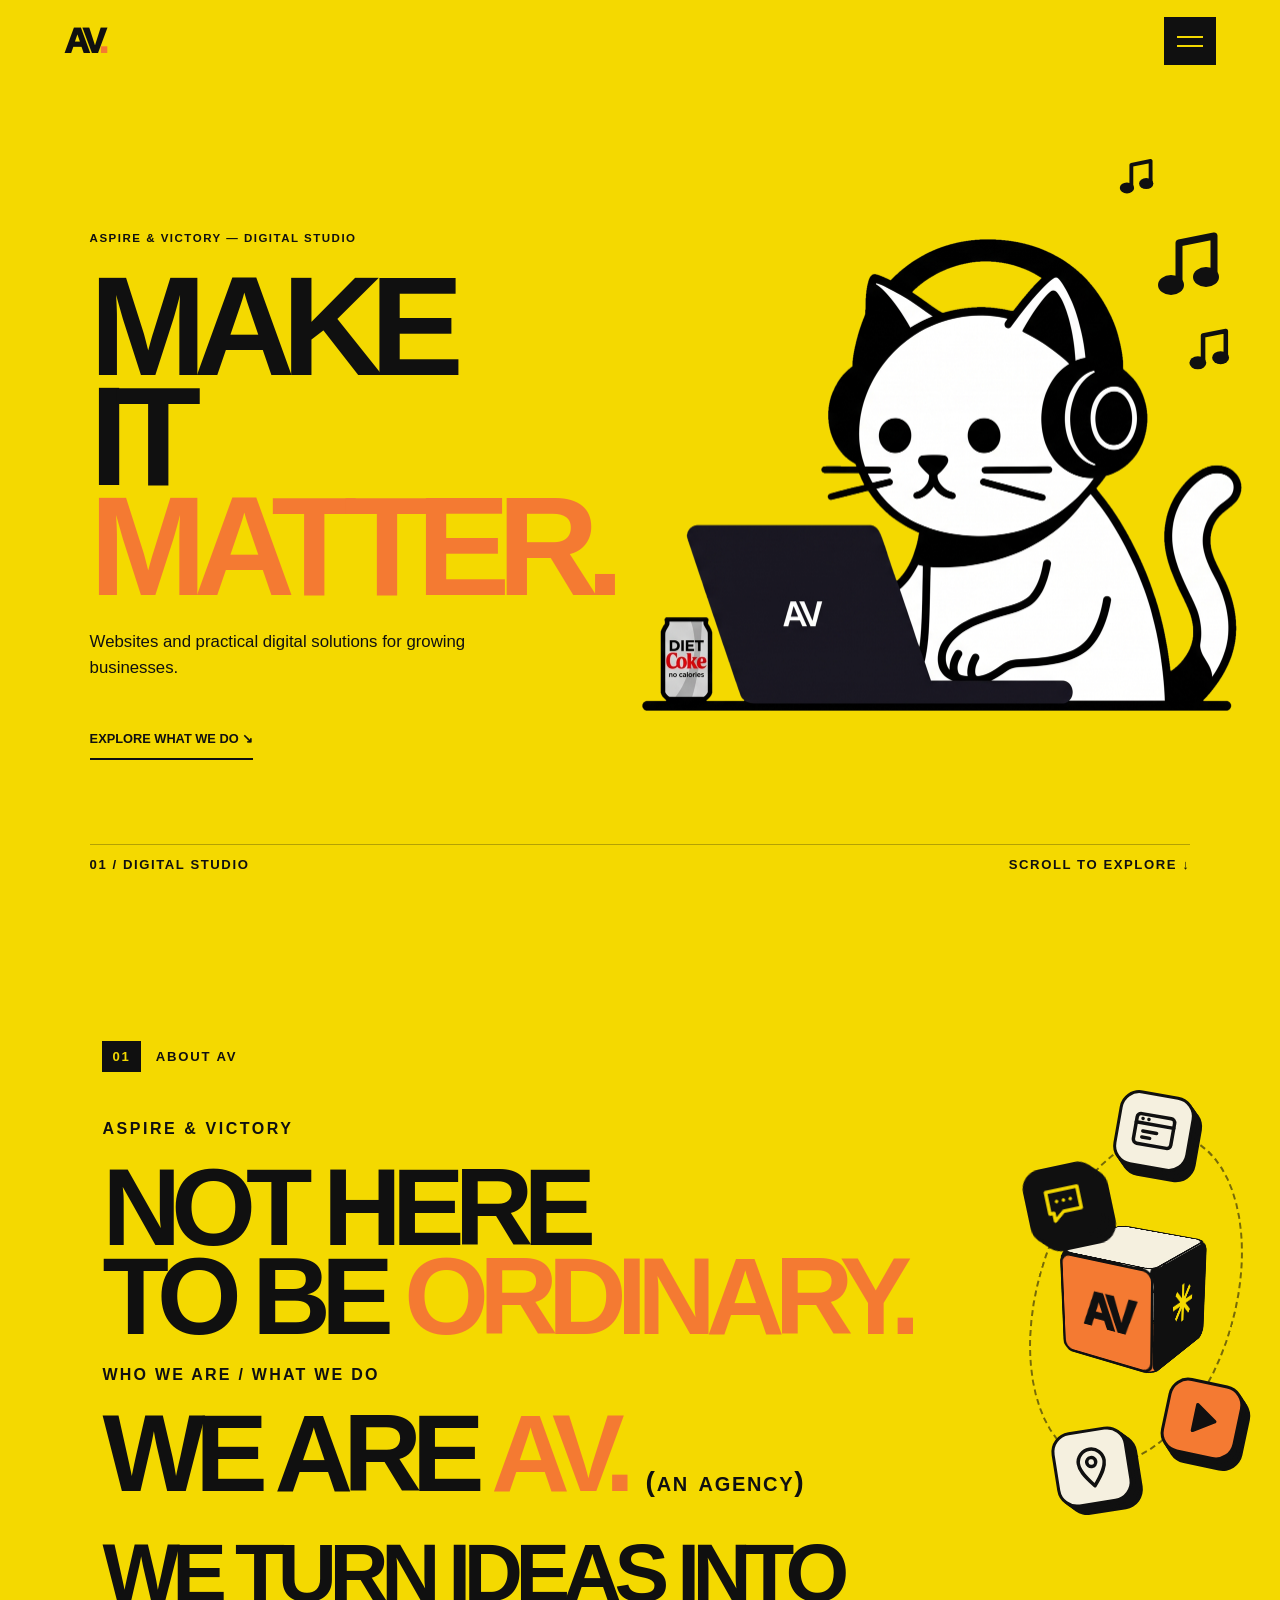
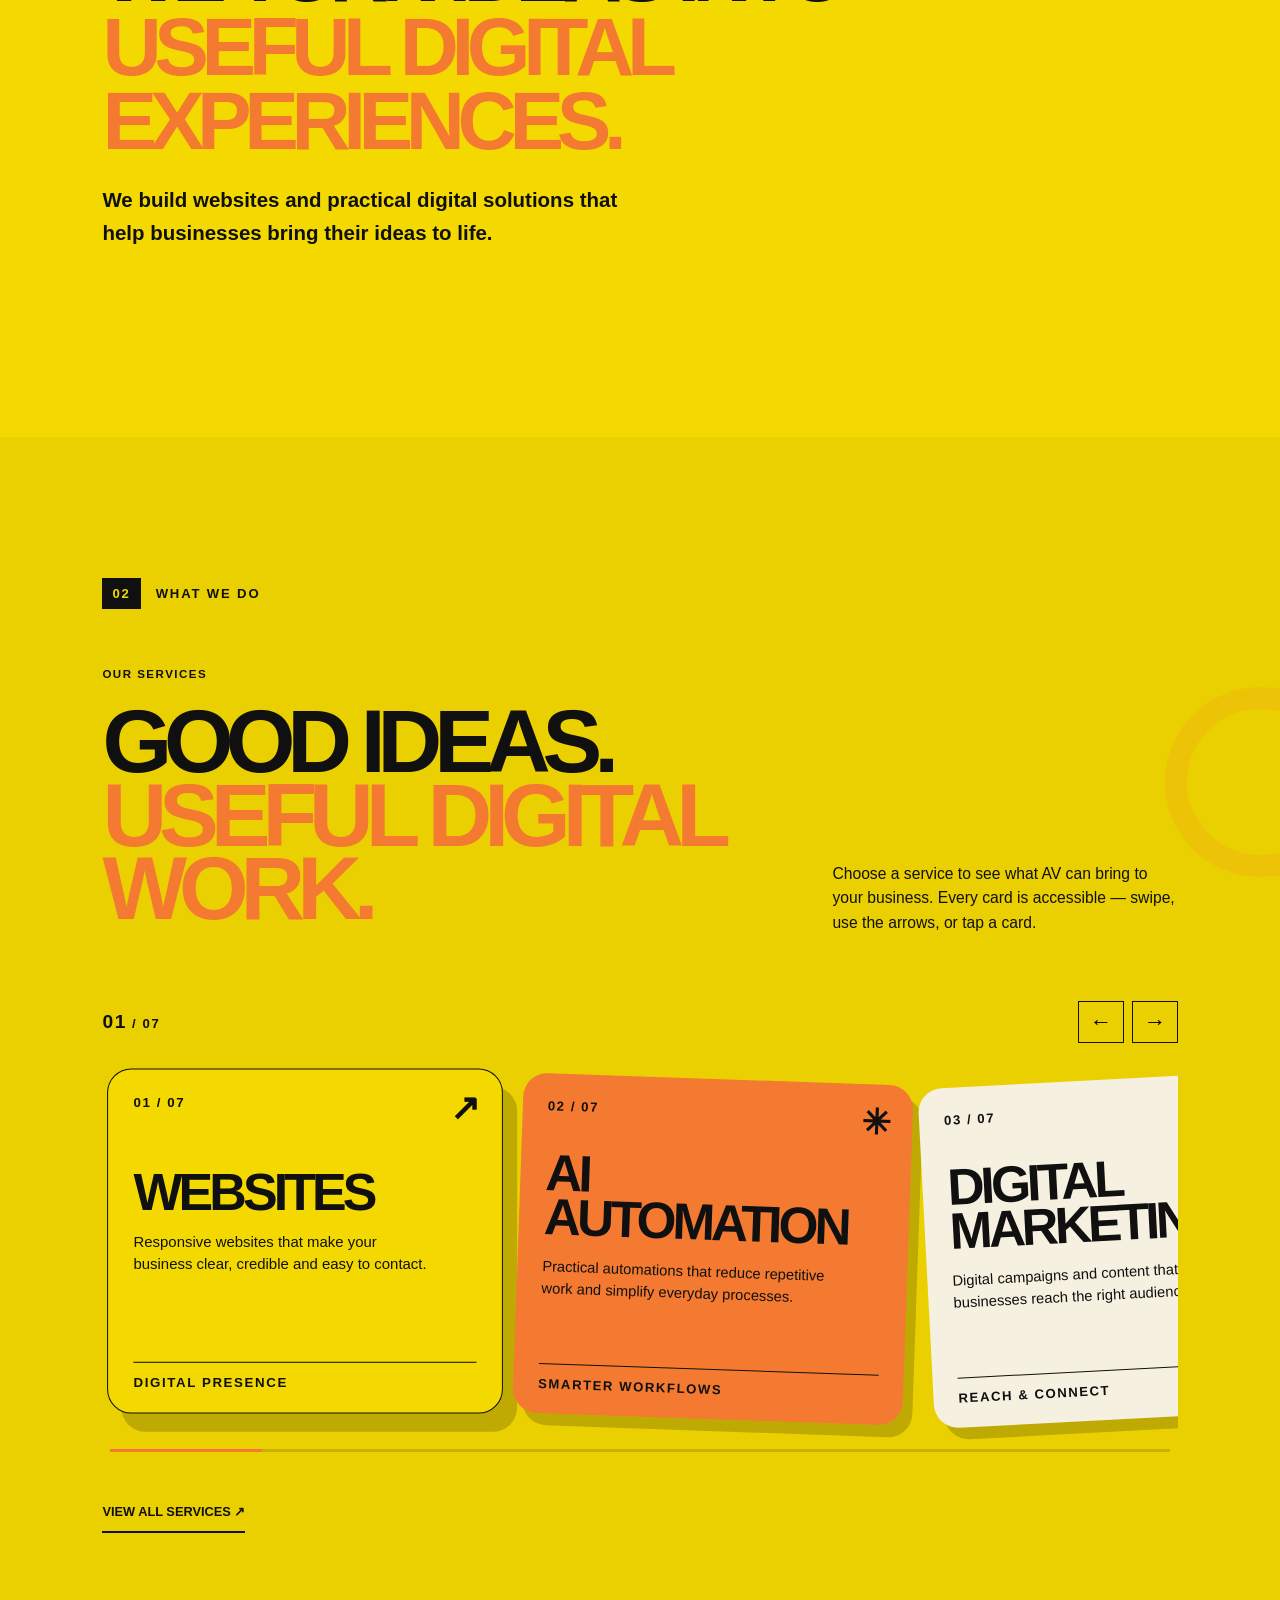
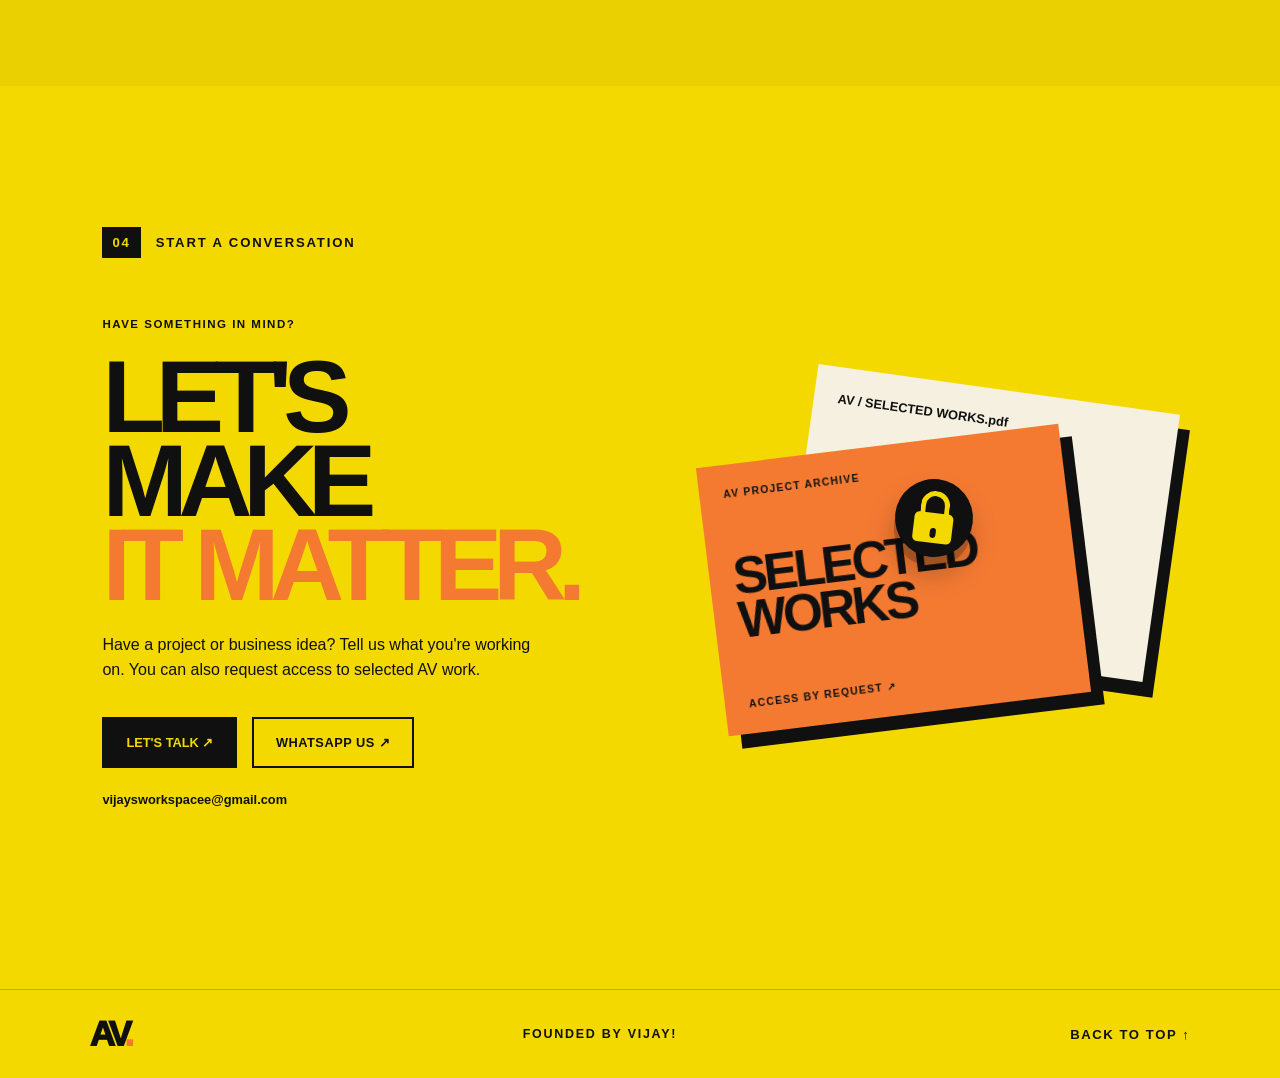
==== commit aa7b0a61: "Rename index (9).html to index.html" ====
--- a/index.html
+++ b/index.html
@@ -5,9 +5,11 @@
   <meta name="viewport" content="width=device-width,initial-scale=1">
   <meta name="theme-color" content="#f4d900">
   <title>AV — Aspire & Victory</title>
-  <link rel="stylesheet" href="style.css?v=3">
+  <link rel="stylesheet" href="style.css?v=4">
 </head>
 <body>
+  <div class="av-intro" aria-hidden="true"><p>ASPIRE <span>&amp;</span> VICTORY</p></div>
+  <script>try{if(sessionStorage.getItem('avIntro'))document.querySelector('.av-intro').remove();else sessionStorage.setItem('avIntro','1')}catch(e){}</script>
   <header class="site-header">
     <a class="logo" href="index.html" aria-label="Aspire and Victory home">AV<span>.</span></a>
     <button class="menu-toggle" aria-label="Open menu" aria-expanded="false"><i></i><i></i></button>
--- a/style.css
+++ b/style.css
@@ -698,3 +698,17 @@
 }
 @keyframes av-fall{from{translate:90px -520px;rotate:25deg;scale:1.3;opacity:0}}
 @media(prefers-reduced-motion:reduce){.service-stack .service-card{animation:none!important}}
+
+/* HERO mascot: sit beside the headline on desktop */
+@media(min-width:761px){
+  .hero-cat,.hero-fx{--w:min(50vw,600px,82vh);width:var(--w);right:3%;bottom:max(78px,calc(50% - 25px - var(--w)*.394))}
+}
+@media(min-width:761px) and (max-width:900px){.hero-cat,.hero-fx{--w:42vw}.av-hero .hero-copy{width:52%}}
+
+/* OPENING screen */
+.av-intro{position:fixed;inset:0;z-index:100;display:grid;place-items:center;padding:0 7vw;background:var(--ink);color:var(--yellow);text-align:center;animation:av-intro-out .8s ease 1.7s forwards}
+.av-intro p{margin:0;font-size:clamp(1.5rem,6vw,4.5rem);font-weight:900;letter-spacing:.02em;animation:av-intro-text .8s ease-out .15s both}
+.av-intro p span{color:var(--orange)}
+@keyframes av-intro-text{from{opacity:0;translate:0 24px}}
+@keyframes av-intro-out{to{opacity:0;visibility:hidden}}
+@media(prefers-reduced-motion:reduce){.av-intro{display:none}}
